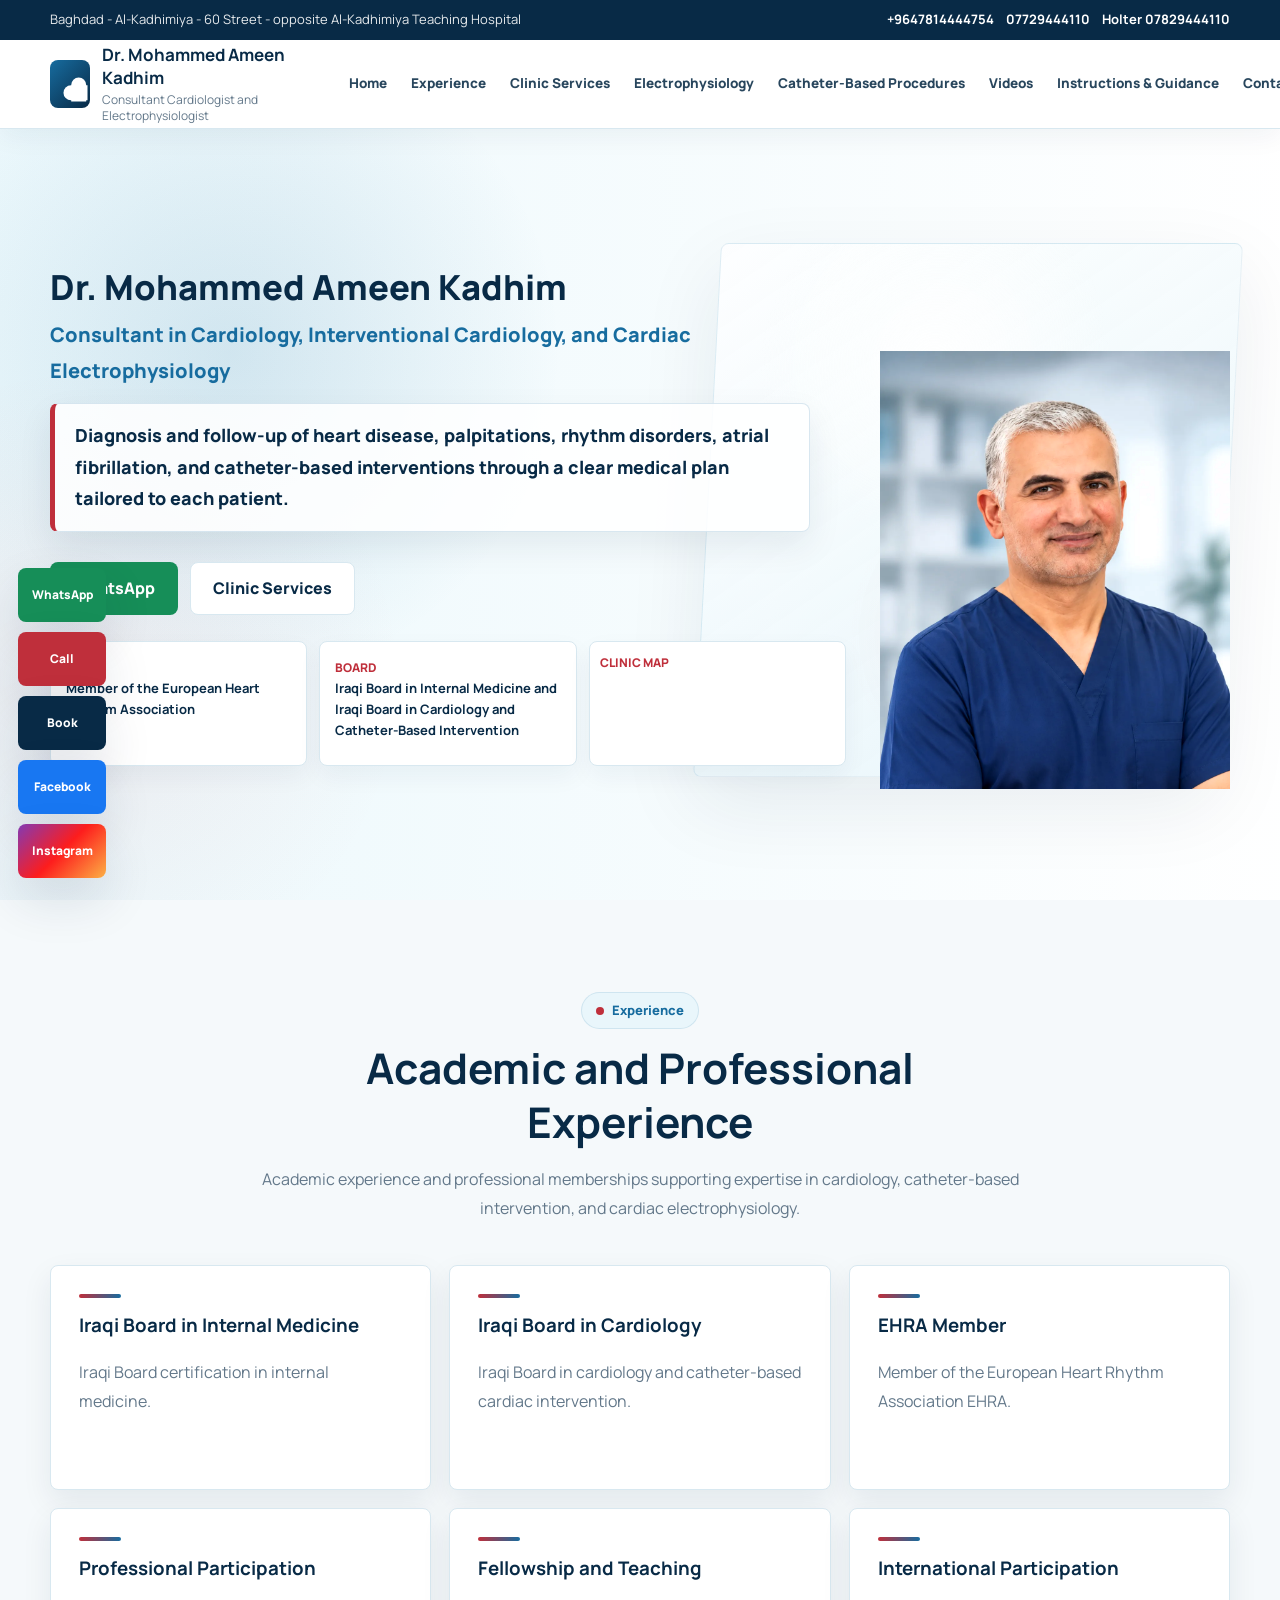
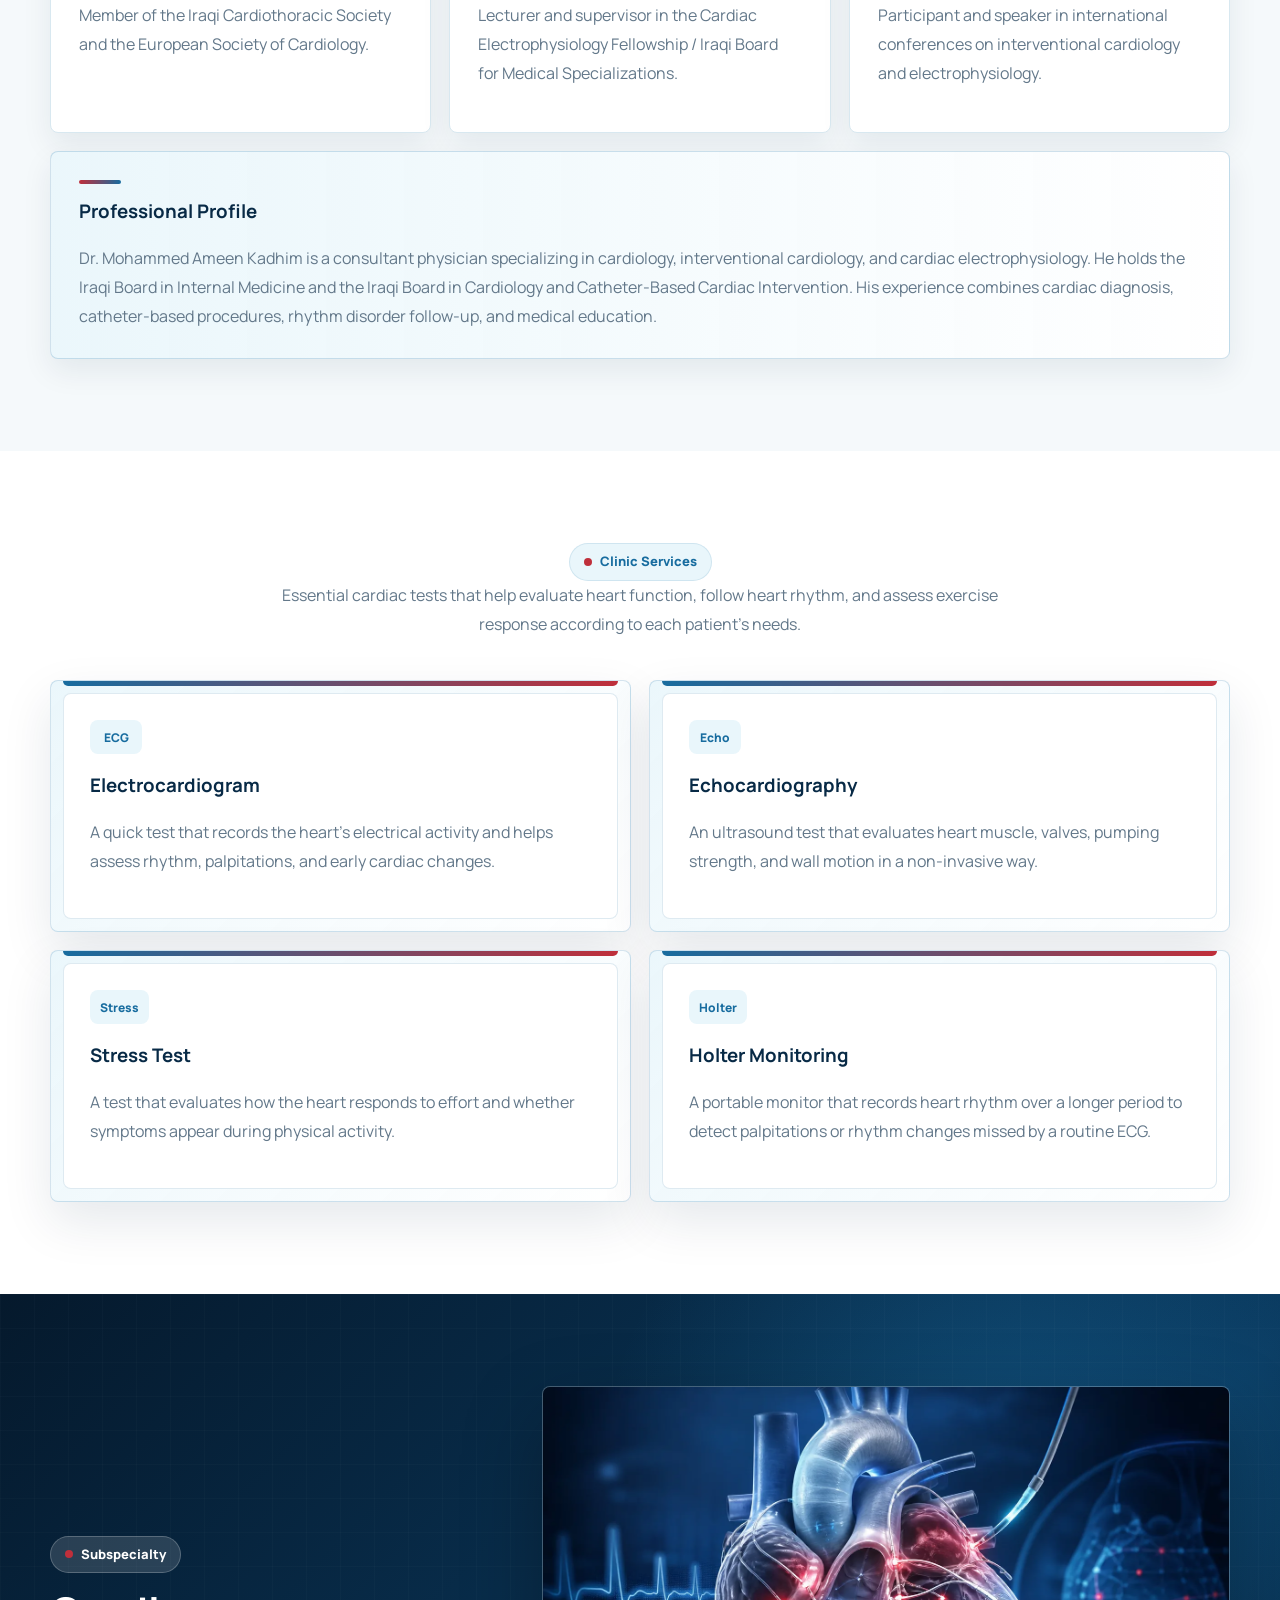
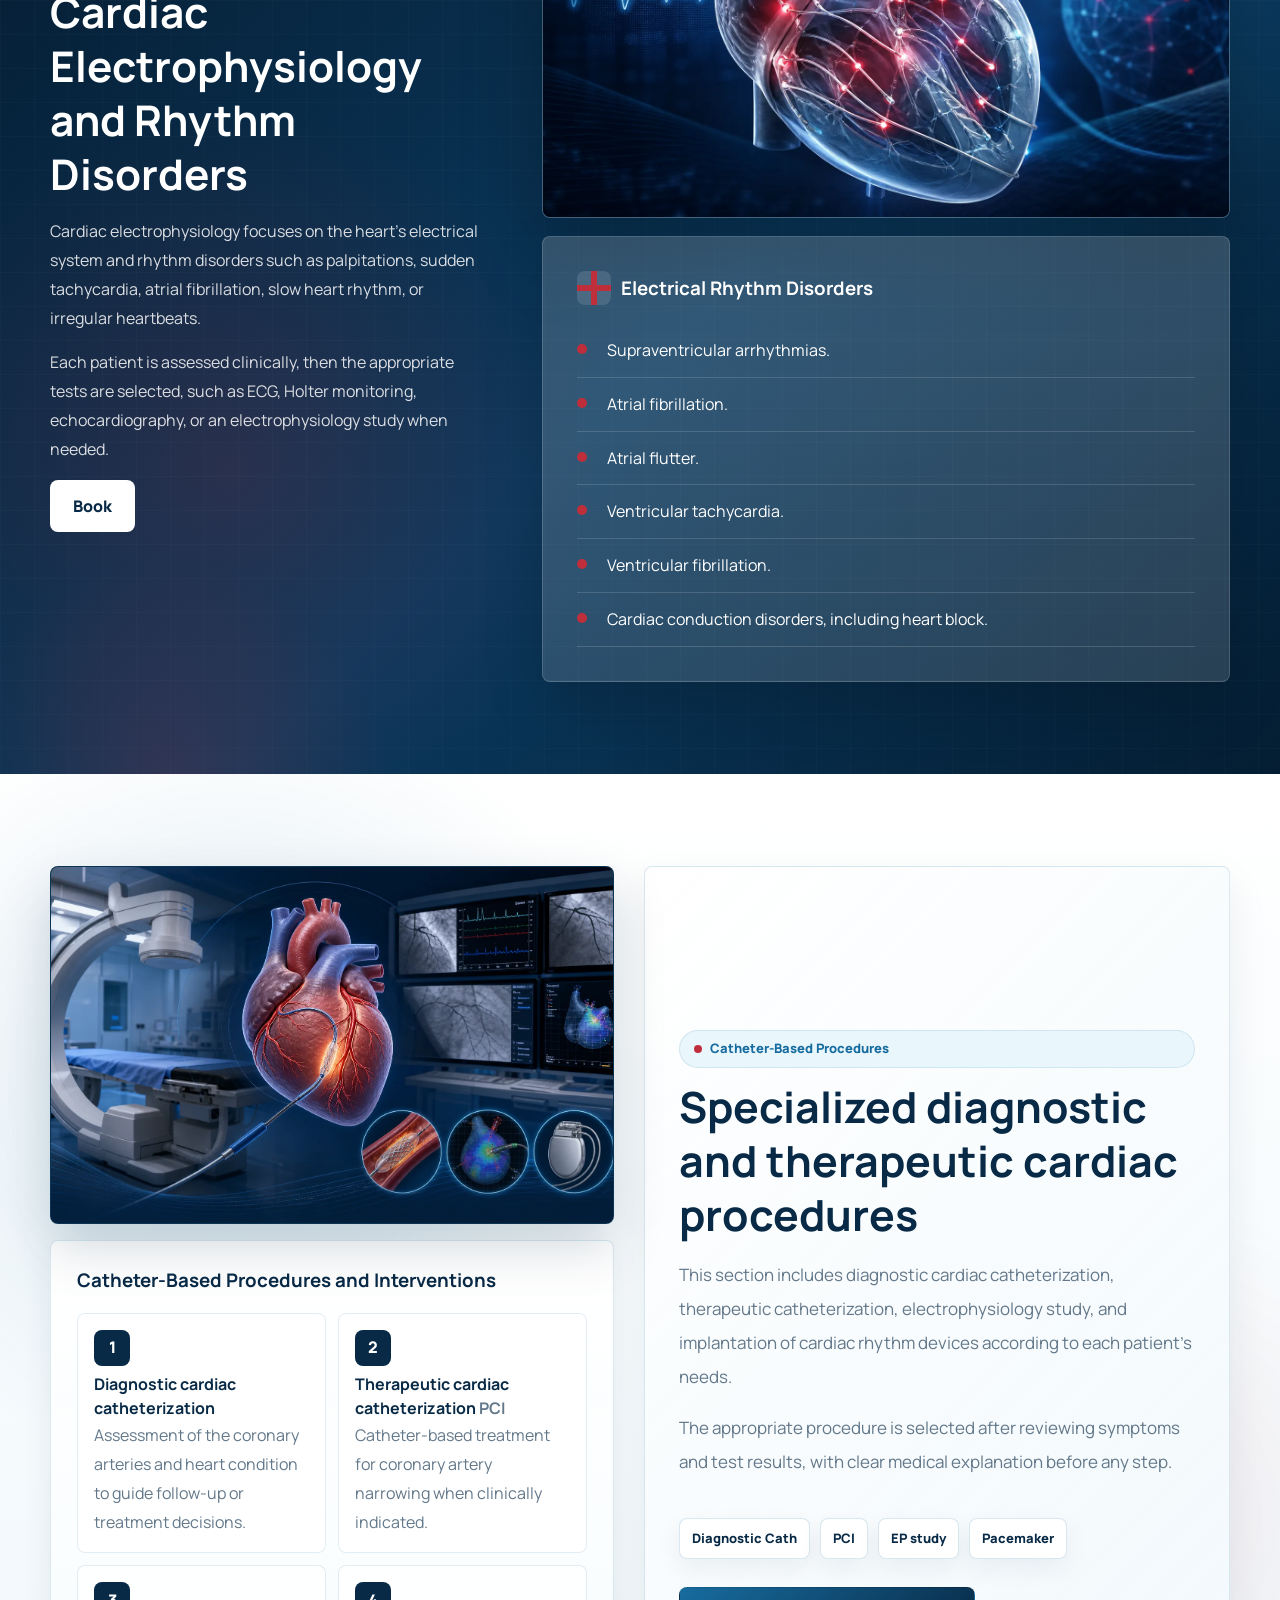
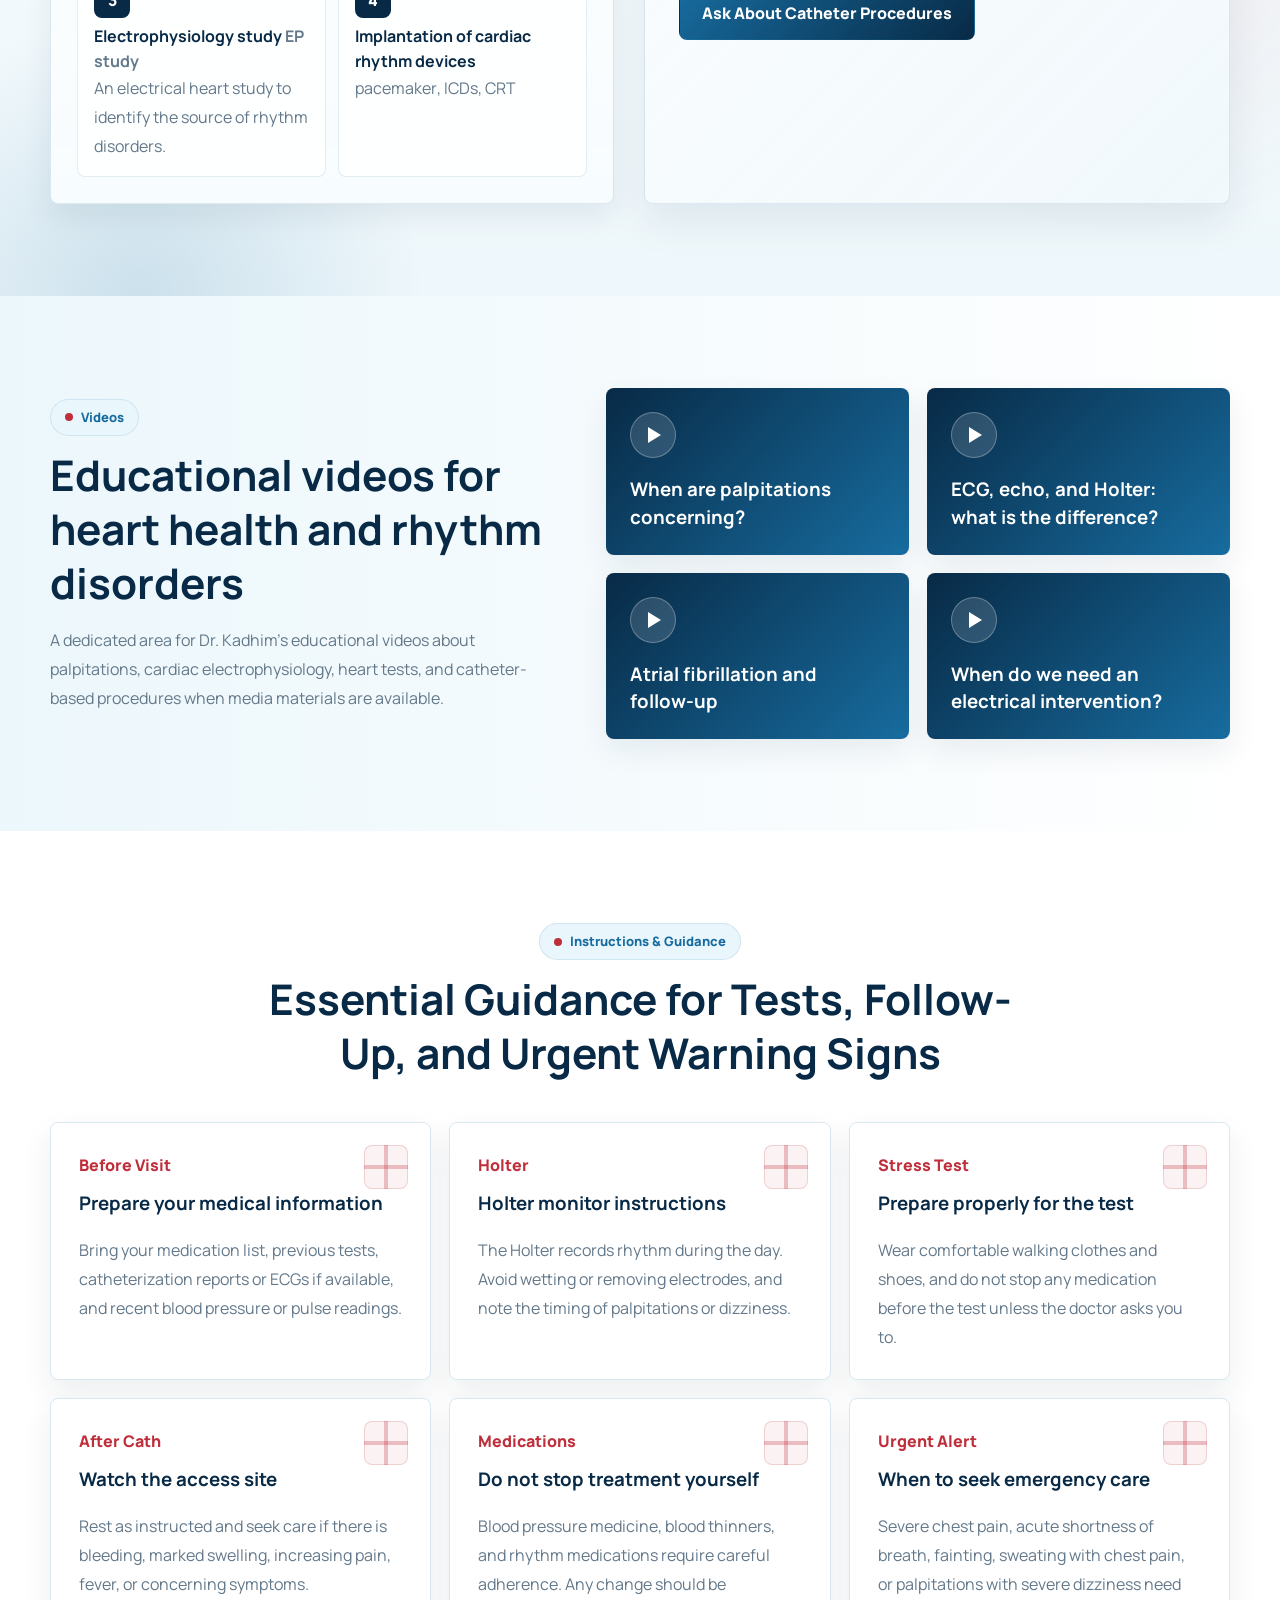
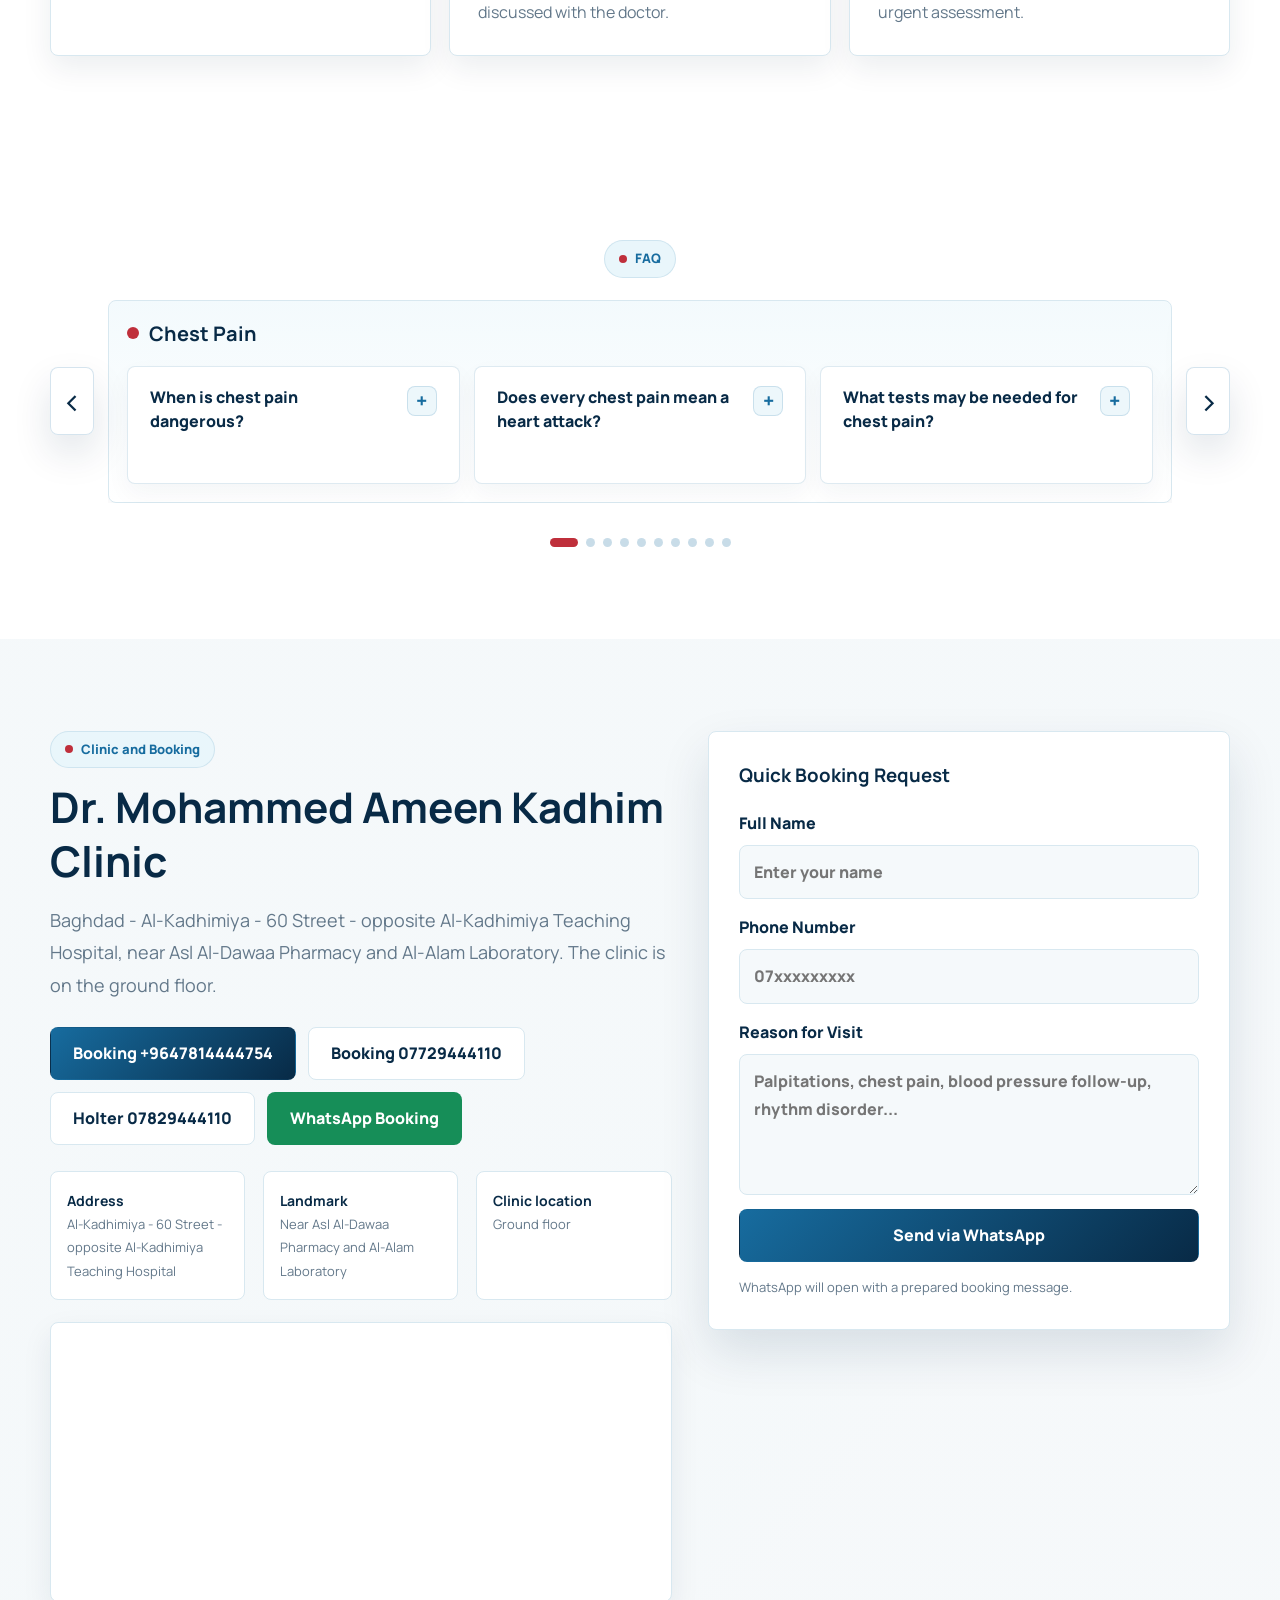
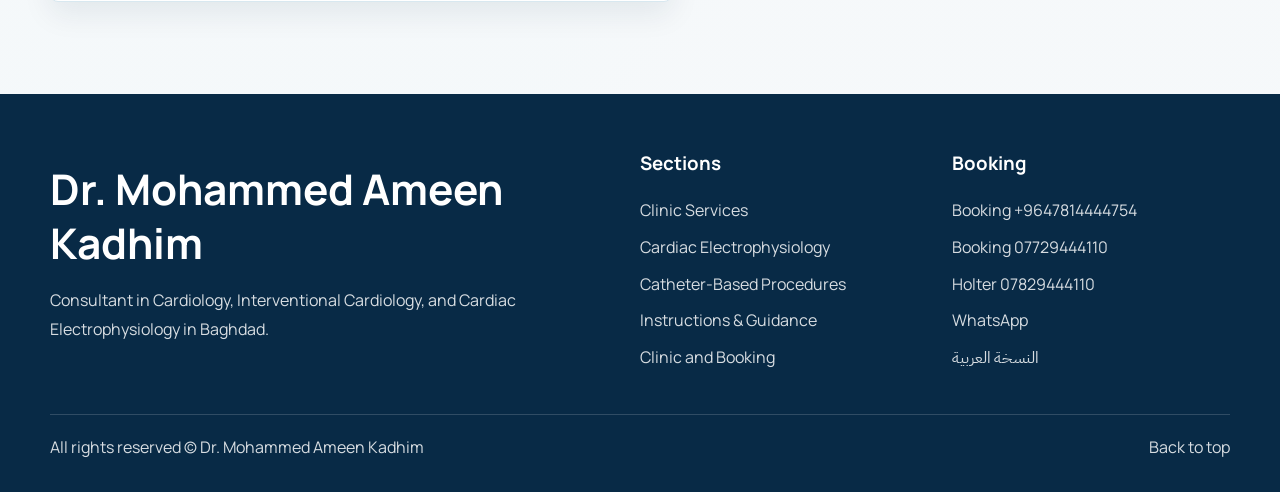
==== index-en.html @ b87ef4cc "Add files via upload" ====
<!DOCTYPE html>
<html lang="en" dir="ltr">
<head>
  <meta charset="UTF-8" />
  <meta name="viewport" content="width=device-width, initial-scale=1.0" />
  <title>Dr. Mohammed Ameen Kadhim | Consultant Cardiologist in Baghdad</title>
  <meta name="description" content="Dr. Mohammed Ameen Kadhim, consultant cardiologist specializing in interventional cardiology and cardiac electrophysiology in Baghdad. Evaluation of palpitations, arrhythmias, chest pain, catheter-based interventions, and heart rhythm disorders." />
  <meta name="keywords" content="cardiologist Baghdad, cardiologist Al-Kadhimiya, Kadhimiya cardiologist, electrophysiology Baghdad, heart rhythm specialist, palpitations, arrhythmia, cardiac catheterization Baghdad, Dr. Mohammed Ameen Kadhim" />
  <meta name="author" content="Dr. Mohammed Ameen Kadhim" />
  <meta name="theme-color" content="#082a46" />
  <link rel="canonical" href="index-en.html" />
  <meta property="og:title" content="Dr. Mohammed Ameen Kadhim | Consultant Cardiologist and Electrophysiologist in Baghdad" />
  <meta property="og:description" content="Specialized cardiac care in Baghdad for palpitations, rhythm disorders, atrial fibrillation, cardiac catheterization, and electrophysiology." />
  <meta property="og:type" content="website" />
  <meta property="og:url" content="index-en.html" />
  <meta property="og:site_name" content="Dr. Mohammed Ameen Kadhim Clinic" />
  <meta property="og:locale" content="en_US" />
  <meta property="og:locale:alternate" content="ar_IQ" />
  <meta property="og:image" content="assets/images/doctor-main.png" />
  <meta property="og:image:type" content="image/png" />
  <meta property="og:image:alt" content="Dr. Mohammed Ameen Kadhim, consultant cardiologist and electrophysiologist in Baghdad" />
  <meta name="twitter:card" content="summary_large_image" />
  <meta name="twitter:title" content="Dr. Mohammed Ameen Kadhim | Consultant Cardiologist in Baghdad" />
  <meta name="twitter:description" content="Diagnosis and follow-up of heart disease, palpitations, rhythm disorders, atrial fibrillation, and catheter-based interventions in Baghdad." />
  <meta name="twitter:image" content="assets/images/doctor-main.png" />
  <meta name="twitter:image:alt" content="Dr. Mohammed Ameen Kadhim, consultant cardiologist" />
  <link rel="alternate" hreflang="ar" href="index.html" />
  <link rel="alternate" hreflang="en" href="index-en.html" />
  <link rel="alternate" hreflang="x-default" href="index.html" />
  <link rel="preconnect" href="https://fonts.googleapis.com" />
  <link rel="preconnect" href="https://fonts.gstatic.com" crossorigin />
  <link href="https://fonts.googleapis.com/css2?family=IBM+Plex+Sans+Arabic:wght@400;500;600;700;800&family=Manrope:wght@400;500;600;700;800&display=swap" rel="stylesheet" />
  <link rel="preload" href="assets/images/doctor-main.webp" as="image" type="image/webp" />
  <link rel="stylesheet" href="styles.css" />
  <script type="application/ld+json">
  {
    "@context": "https://schema.org",
    "@type": "Physician",
    "name": "Dr. Mohammed Ameen Kadhim",
    "url": "index-en.html",
    "image": "assets/images/doctor-main.png",
    "description": "Consultant cardiologist specializing in interventional cardiology and cardiac electrophysiology in Baghdad.",
    "medicalSpecialty": ["Cardiology", "Interventional Cardiology", "Cardiac Electrophysiology"],
    "telephone": ["+9647814444754", "+9647729444110", "+9647829444110"],
    "address": {
      "@type": "PostalAddress",
      "addressLocality": "Baghdad",
      "streetAddress": "Al-Kadhimiya - 60 Street - opposite Al-Kadhimiya Teaching Hospital - near Asl Al-Dawaa Pharmacy and Al-Alam Laboratory - ground floor",
      "addressCountry": "IQ"
    },
    "areaServed": "Baghdad",
    "knowsAbout": ["Cardiology", "Palpitations", "Arrhythmias", "Cardiac Electrophysiology", "Interventional Cardiology", "Atrial Fibrillation"]
  }
  </script>
</head>
<body>
  <header class="site-header" id="top">
    <div class="top-strip">
      <div class="container top-strip-inner">
        <span>Baghdad - Al-Kadhimiya - 60 Street - opposite Al-Kadhimiya Teaching Hospital</span>
        <div class="top-links">
          <a href="tel:+9647814444754">+9647814444754</a>
          <a href="tel:07729444110">07729444110</a>
          <a href="tel:07829444110">Holter 07829444110</a>
        </div>
      </div>
    </div>
    <div class="container nav-wrap">
      <a class="brand" href="#home" aria-label="Dr. Mohammed Ameen Kadhim">
        <span class="brand-mark" aria-hidden="true"><span></span></span>
        <span class="brand-text">
          <strong>Dr. Mohammed Ameen Kadhim</strong>
          <small>Consultant Cardiologist and Electrophysiologist</small>
        </span>
      </a>
      <button class="menu-toggle" type="button" aria-label="Open menu" aria-expanded="false">
        <span></span><span></span><span></span>
      </button>
      <nav class="main-nav" aria-label="Main navigation">
        <a href="#home">Home</a>
        <a href="#qualifications">Experience</a>
        <a href="#services">Clinic Services</a>
        <a href="#electrophysiology">Electrophysiology</a>
        <a href="#interventions">Catheter-Based Procedures</a>
        <a href="#videos">Videos</a>
        <a href="#guidance">Instructions & Guidance</a>
        <a href="#contact">Contact</a>
      </nav>
      <a class="language-switch" href="index.html" lang="ar" hreflang="ar">&#1575;&#1604;&#1593;&#1585;&#1576;&#1610;&#1577;</a>
    </div>
  </header>

  <main>
    <section class="hero section-pad" id="home">
      <div class="container hero-grid">
        <div class="hero-content">
          <h1>Dr. Mohammed Ameen Kadhim</h1>
          <p class="lead">Consultant in Cardiology, Interventional Cardiology, and Cardiac Electrophysiology</p>
          <p class="hero-copy">Diagnosis and follow-up of heart disease, palpitations, rhythm disorders, atrial fibrillation, and catheter-based interventions through a clear medical plan tailored to each patient.</p>
          <div class="hero-actions">
            <a class="btn btn-whatsapp" href="https://wa.me/9647814444754" target="_blank" rel="noopener">WhatsApp</a>
            <a class="btn btn-outline" href="#services">Clinic Services</a>
          </div>
          <div class="hero-badges" aria-label="Specialty highlights">
            <div>
              <span>EHRA</span>
              <strong>Member of the European Heart Rhythm Association</strong>
            </div>
            <div>
              <span>Board</span>
              <strong>Iraqi Board in Internal Medicine and Iraqi Board in Cardiology and Catheter-Based Intervention</strong>
            </div>
            <div class="map-badge">
              <span>Clinic Map</span>
              <iframe
                title="Dr. Mohammed Ameen Kadhim clinic map"
                src="https://www.google.com/maps?q=%D8%A8%D8%BA%D8%AF%D8%A7%D8%AF%20%D8%A7%D9%84%D9%83%D8%A7%D8%B8%D9%85%D9%8A%D8%A9%20%D8%B4%D8%A7%D8%B1%D8%B9%2060%20%D9%85%D9%82%D8%A7%D8%A8%D9%84%20%D9%85%D8%B3%D8%AA%D8%B4%D9%81%D9%89%20%D8%A7%D9%84%D9%83%D8%A7%D8%B8%D9%85%D9%8A%D8%A9%20%D8%A7%D9%84%D8%AA%D8%B9%D9%84%D9%8A%D9%85%D9%8A&output=embed"
                loading="lazy"
                referrerpolicy="no-referrer-when-downgrade"></iframe>
            </div>
          </div>
        </div>
        <div class="hero-visual">
          <div class="doctor-frame">
            <picture>
              <source srcset="assets/images/doctor-main.webp" type="image/webp" />
              <img src="assets/images/doctor-main.png" alt="Dr. Mohammed Ameen Kadhim, consultant cardiologist" />
            </picture>
          </div>
        </div>
      </div>
    </section>

    <section class="section-pad soft-bg" id="qualifications">
      <div class="container">
        <div class="section-head">
          <span class="eyebrow">Experience</span>
          <h2>Academic and Professional Experience</h2>
          <p>Academic experience and professional memberships supporting expertise in cardiology, catheter-based intervention, and cardiac electrophysiology.</p>
        </div>
        <div class="qualification-grid">
          <article class="info-card"><h3>Iraqi Board in Internal Medicine</h3><p>Iraqi Board certification in internal medicine.</p></article>
          <article class="info-card"><h3>Iraqi Board in Cardiology</h3><p>Iraqi Board in cardiology and catheter-based cardiac intervention.</p></article>
          <article class="info-card"><h3>EHRA Member</h3><p>Member of the European Heart Rhythm Association EHRA.</p></article>
          <article class="info-card"><h3>Professional Participation</h3><p>Member of the Iraqi Cardiothoracic Society and the European Society of Cardiology.</p></article>
          <article class="info-card"><h3>Fellowship and Teaching</h3><p>Lecturer and supervisor in the Cardiac Electrophysiology Fellowship / Iraqi Board for Medical Specializations.</p></article>
          <article class="info-card"><h3>International Participation</h3><p>Participant and speaker in international conferences on interventional cardiology and electrophysiology.</p></article>
          <article class="info-card wide-info"><h3>Professional Profile</h3><p>Dr. Mohammed Ameen Kadhim is a consultant physician specializing in cardiology, interventional cardiology, and cardiac electrophysiology. He holds the Iraqi Board in Internal Medicine and the Iraqi Board in Cardiology and Catheter-Based Cardiac Intervention. His experience combines cardiac diagnosis, catheter-based procedures, rhythm disorder follow-up, and medical education.</p></article>
        </div>
      </div>
    </section>

    <section class="section-pad" id="services">
      <div class="container">
        <div class="section-head">
          <span class="eyebrow">Clinic Services</span>
          <p>Essential cardiac tests that help evaluate heart function, follow heart rhythm, and assess exercise response according to each patient's needs.</p>
        </div>
        <div class="service-grid">
          <article class="service-card">
            <div class="service-inner"><span>ECG</span><h3>Electrocardiogram</h3><p>A quick test that records the heart's electrical activity and helps assess rhythm, palpitations, and early cardiac changes.</p></div>
          </article>
          <article class="service-card">
            <div class="service-inner"><span>Echo</span><h3>Echocardiography</h3><p>An ultrasound test that evaluates heart muscle, valves, pumping strength, and wall motion in a non-invasive way.</p></div>
          </article>
          <article class="service-card">
            <div class="service-inner"><span>Stress</span><h3>Stress Test</h3><p>A test that evaluates how the heart responds to effort and whether symptoms appear during physical activity.</p></div>
          </article>
          <article class="service-card">
            <div class="service-inner"><span>Holter</span><h3>Holter Monitoring</h3><p>A portable monitor that records heart rhythm over a longer period to detect palpitations or rhythm changes missed by a routine ECG.</p></div>
          </article>
        </div>
      </div>
    </section>

    <section class="section-pad deep-feature" id="electrophysiology">
      <div class="container split-grid">
        <div class="feature-copy">
          <span class="eyebrow light-eyebrow">Subspecialty</span>
          <h2>Cardiac Electrophysiology and Rhythm Disorders</h2>
          <p>Cardiac electrophysiology focuses on the heart's electrical system and rhythm disorders such as palpitations, sudden tachycardia, atrial fibrillation, slow heart rhythm, or irregular heartbeats.</p>
          <p>Each patient is assessed clinically, then the appropriate tests are selected, such as ECG, Holter monitoring, echocardiography, or an electrophysiology study when needed.</p>
          <a class="btn btn-light" href="#contact">Book</a>
        </div>
        <div class="ep-stack">
          <figure class="ep-visual">
            <picture>
              <source srcset="assets/images/electrophysiology-visual.webp" type="image/webp" />
              <img src="assets/images/electrophysiology-visual.png" alt="Professional cardiac electrophysiology and rhythm mapping medical visual" loading="lazy" />
            </picture>
          </figure>
          <div class="dark-panel">
            <h3>Electrical Rhythm Disorders</h3>
            <ul>
              <li>Supraventricular arrhythmias.</li>
              <li>Atrial fibrillation.</li>
              <li>Atrial flutter.</li>
              <li>Ventricular tachycardia.</li>
              <li>Ventricular fibrillation.</li>
              <li>Cardiac conduction disorders, including heart block.</li>
            </ul>
          </div>
        </div>
      </div>
    </section>

    <section class="section-pad interventions-section" id="interventions">
      <div class="container split-grid reverse-on-mobile">
        <div class="intervention-showcase">
          <figure class="intervention-visual">
            <picture>
              <source srcset="assets/images/interventions-visual.webp" type="image/webp" />
              <img src="assets/images/interventions-visual.png" alt="Cardiac catheterization and electrophysiology procedures visual" loading="lazy" />
            </picture>
          </figure>
          <div class="timeline-card">
            <h3>Catheter-Based Procedures and Interventions</h3>
            <ol>
              <li><strong>Diagnostic cardiac catheterization</strong><span>Assessment of the coronary arteries and heart condition to guide follow-up or treatment decisions.</span></li>
              <li><strong>Therapeutic cardiac catheterization <span class="inline-ltr">PCI</span></strong><span>Catheter-based treatment for coronary artery narrowing when clinically indicated.</span></li>
              <li><strong>Electrophysiology study <span class="inline-ltr">EP study</span></strong><span>An electrical heart study to identify the source of rhythm disorders.</span></li>
              <li><strong>Implantation of cardiac rhythm devices</strong><span><span class="inline-ltr">pacemaker</span>, <span class="inline-ltr">ICDs</span>, <span class="inline-ltr">CRT</span></span></li>
            </ol>
          </div>
        </div>
        <div class="intervention-copy">
          <span class="eyebrow">Catheter-Based Procedures</span>
          <h2>Specialized diagnostic and therapeutic cardiac procedures</h2>
          <p>This section includes diagnostic cardiac catheterization, therapeutic catheterization, electrophysiology study, and implantation of cardiac rhythm devices according to each patient's needs.</p>
          <p>The appropriate procedure is selected after reviewing symptoms and test results, with clear medical explanation before any step.</p>
          <div class="cath-tags" aria-label="Procedure types">
            <span>Diagnostic Cath</span>
            <span>PCI</span>
            <span>EP study</span>
            <span>Pacemaker</span>
          </div>
          <a class="btn btn-primary" href="tel:07729444110">Ask About Catheter Procedures</a>
        </div>
      </div>
    </section>

    <section class="section-pad video-section" id="videos">
      <div class="container split-grid">
        <div>
          <span class="eyebrow">Videos</span>
          <h2>Educational videos for heart health and rhythm disorders</h2>
          <p>A dedicated area for Dr. Kadhim's educational videos about palpitations, cardiac electrophysiology, heart tests, and catheter-based procedures when media materials are available.</p>
        </div>
        <div class="video-grid">
          <article class="video-card"><span></span><h3>When are palpitations concerning?</h3></article>
          <article class="video-card"><span></span><h3>ECG, echo, and Holter: what is the difference?</h3></article>
          <article class="video-card"><span></span><h3>Atrial fibrillation and follow-up</h3></article>
          <article class="video-card"><span></span><h3>When do we need an electrical intervention?</h3></article>
        </div>
      </div>
    </section>

    <section class="section-pad guidance-section" id="guidance">
      <div class="container">
        <div class="section-head">
          <span class="eyebrow">Instructions & Guidance</span>
          <h2>Essential Guidance for Tests, Follow-Up, and Urgent Warning Signs</h2>
        </div>
        <div class="article-grid guidance-grid">
          <article class="article-card"><span>Before Visit</span><h3>Prepare your medical information</h3><p>Bring your medication list, previous tests, catheterization reports or ECGs if available, and recent blood pressure or pulse readings.</p></article>
          <article class="article-card"><span>Holter</span><h3>Holter monitor instructions</h3><p>The Holter records rhythm during the day. Avoid wetting or removing electrodes, and note the timing of palpitations or dizziness.</p></article>
          <article class="article-card"><span>Stress Test</span><h3>Prepare properly for the test</h3><p>Wear comfortable walking clothes and shoes, and do not stop any medication before the test unless the doctor asks you to.</p></article>
          <article class="article-card"><span>After Cath</span><h3>Watch the access site</h3><p>Rest as instructed and seek care if there is bleeding, marked swelling, increasing pain, fever, or concerning symptoms.</p></article>
          <article class="article-card"><span>Medications</span><h3>Do not stop treatment yourself</h3><p>Blood pressure medicine, blood thinners, and rhythm medications require careful adherence. Any change should be discussed with the doctor.</p></article>
          <article class="article-card"><span>Urgent Alert</span><h3>When to seek emergency care</h3><p>Severe chest pain, acute shortness of breath, fainting, sweating with chest pain, or palpitations with severe dizziness need urgent assessment.</p></article>
        </div>
      </div>
    </section>

    <section class="section-pad" id="faq">
      <div class="container faq-grid">
        <div>
          <span class="eyebrow">FAQ</span>
        </div>
        <div class="faq-carousel" data-faq-carousel>
          <button class="faq-arrow faq-arrow-prev" type="button" aria-label="Previous FAQ topic" data-faq-prev>‹</button>
          <div class="faq-list" tabindex="0">
          <section class="faq-category" id="faq-chest-en">
            <h3>Chest Pain</h3>
            <article class="faq-item"><button type="button">When is chest pain dangerous?</button><p>If the pain is severe, new, or comes with shortness of breath, sweating, nausea, dizziness, or spreads to the shoulder, arm, or jaw, it should be treated as an emergency.</p></article>
            <article class="faq-item"><button type="button">Does every chest pain mean a heart attack?</button><p>Not always. Chest pain may come from the heart, stomach, muscles, or lungs, but important cardiac causes are usually ruled out first because they can be serious.</p></article>
            <article class="faq-item"><button type="button">What tests may be needed for chest pain?</button><p>Depending on the case, the patient may need ECG, cardiac enzyme blood tests, echocardiography, stress testing, or catheterization if results indicate it.</p></article>
          </section>

          <section class="faq-category" id="faq-palpitations-en">
            <h3>Palpitations</h3>
            <article class="faq-item"><button type="button">When should I see a doctor for palpitations?</button><p>Medical assessment is needed if palpitations are recurrent, prolonged, worsening, or associated with chest pain, fainting, severe dizziness, or shortness of breath.</p></article>
            <article class="faq-item"><button type="button">Are palpitations always dangerous?</button><p>No. Some cases are related to anxiety, stimulants, poor sleep, or stress, but recurrent palpitations may indicate a heart rhythm disorder.</p></article>
            <article class="faq-item"><button type="button">Which tests can identify the cause of palpitations?</button><p>Common tests include ECG, Holter monitoring, echocardiography, blood tests, and sometimes an electrophysiology study depending on the doctor's assessment.</p></article>
          </section>

          <section class="faq-category" id="faq-rhythm-en">
            <h3>Heart Rhythm Disorders</h3>
            <article class="faq-item"><button type="button">What does a rhythm disorder mean?</button><p>It means the heartbeat may be too fast, too slow, or irregular, and it may appear as palpitations, dizziness, fatigue, or shortness of breath.</p></article>
            <article class="faq-item"><button type="button">When is a rhythm disorder an emergency?</button><p>If it is associated with chest pain, severe shortness of breath, or fainting, emergency care is needed because some rhythm disorders require urgent treatment.</p></article>
            <article class="faq-item"><button type="button">Can rhythm disorders be treated?</button><p>Yes. Treatment may include medication, lifestyle changes, cardioversion, catheter ablation, or implanted devices depending on the type and severity.</p></article>
          </section>

          <section class="faq-category" id="faq-af-en">
            <h3>Atrial Fibrillation</h3>
            <article class="faq-item"><button type="button">What is atrial fibrillation?</button><p>Atrial fibrillation is a rhythm disorder where the pulse becomes irregular. Patients may feel palpitations, fatigue, shortness of breath, or dizziness.</p></article>
            <article class="faq-item"><button type="button">Is atrial fibrillation dangerous?</button><p>It may increase stroke risk if not followed properly. The doctor decides whether blood thinners or rhythm/rate control medications are needed.</p></article>
            <article class="faq-item"><button type="button">How is atrial fibrillation treated?</button><p>Treatment may include rate-control medication, blood thinners, rhythm-control medication, cardioversion, or catheter ablation in selected cases.</p></article>
          </section>

          <section class="faq-category" id="faq-bp-en">
            <h3>High Blood Pressure</h3>
            <article class="faq-item"><button type="button">Does high blood pressure cause symptoms?</button><p>Often it causes no clear symptoms, which is why regular measurement is important instead of relying only on how a person feels.</p></article>
            <article class="faq-item"><button type="button">When should blood pressure treatment start?</button><p>The decision depends on repeated readings, age, diabetes, kidney or heart disease, and overall cardiovascular risk. Treatment may include lifestyle changes and medications.</p></article>
            <article class="faq-item"><button type="button">Can I stop blood pressure medicine if readings improve?</button><p>No. Do not stop medication on your own. If readings improve, the doctor decides whether to reduce or adjust treatment.</p></article>
          </section>

          <section class="faq-category" id="faq-cath-en">
            <h3>Diagnostic Cardiac Catheterization</h3>
            <article class="faq-item"><button type="button">When does a patient need cardiac catheterization?</button><p>It may be requested for chest pain, abnormal stress test or ECG findings, suspected coronary narrowing, or the need for accurate assessment of coronary arteries.</p></article>
            <article class="faq-item"><button type="button">What should I do before catheterization?</button><p>The medical team may ask for fasting, a full medication list, especially blood thinners and diabetes medications, and information about allergies, kidney disease, or pregnancy.</p></article>
            <article class="faq-item"><button type="button">Is catheterization painful?</button><p>It is usually done with local anesthesia and mild sedation. The patient may feel pressure or mild discomfort at the access site, but severe pain is not typical.</p></article>
          </section>

          <section class="faq-category" id="faq-after-cath-en">
            <h3>After Catheterization or Stent</h3>
            <article class="faq-item"><button type="button">What should I do after catheterization?</button><p>Rest, drink fluids if allowed, monitor the access site, keep the area clean and dry, and avoid exertion according to the doctor's instructions.</p></article>
            <article class="faq-item"><button type="button">When can I return to movement and work?</button><p>This depends on the procedure type and access site. Heavy lifting and strenuous activity are usually avoided for a short period, and return to work depends on the case and job type.</p></article>
            <article class="faq-item"><button type="button">Can I stop blood thinners after a stent?</button><p>No. Stopping blood thinners or antiplatelet medication without medical advice may cause stent blockage or a clot. Take medication exactly as prescribed.</p></article>
          </section>

          <section class="faq-category" id="faq-ep-en">
            <h3>Cardiac Electrophysiology</h3>
            <article class="faq-item"><button type="button">What is cardiac electrophysiology?</button><p>It is specialized testing and assessment of the heart's electrical system to identify the source of rhythm disorders, especially with recurrent palpitations or sudden tachycardia.</p></article>
            <article class="faq-item"><button type="button">When is an electrophysiology study needed?</button><p>It may be needed for recurrent palpitations, sudden tachycardia, unexplained fainting, or rhythm disorders not clearly captured by routine tests.</p></article>
            <article class="faq-item"><button type="button">Can palpitations be treated with electrical catheter ablation?</button><p>Some rhythm disorders can be treated with catheter ablation, a procedure used to stop abnormal electrical signals in the heart.</p></article>
          </section>

          <section class="faq-category" id="faq-echo-en">
            <h3>Echocardiography</h3>
            <article class="faq-item"><button type="button">What is an echo?</button><p>An echo is an ultrasound of the heart that shows heart movement, pumping strength, valves, and blood flow inside the heart.</p></article>
            <article class="faq-item"><button type="button">When does a patient need an echo?</button><p>It may be requested for shortness of breath, chest pain, heart murmur, weak heart muscle, valve disease, or follow-up of a known cardiac condition.</p></article>
            <article class="faq-item"><button type="button">Is an echo painful?</button><p>No. It is usually painless and uses sound waves to create images of the heart.</p></article>
          </section>

          <section class="faq-category" id="faq-stress-en">
            <h3>Stress Test</h3>
            <article class="faq-item"><button type="button">Why does the doctor request a stress test?</button><p>It is used to evaluate the heart during exercise and may help diagnose coronary artery problems or some rhythm disorders.</p></article>
            <article class="faq-item"><button type="button">Is a stress test suitable for every patient?</button><p>No. The doctor decides based on age, symptoms, ECG, blood pressure, and walking ability. Some patients need alternative tests.</p></article>
            <article class="faq-item"><button type="button">Should I stop my medicines before a stress test?</button><p>Do not stop any medication unless the doctor asks you to, because some medications may affect the test result or patient safety.</p></article>
          </section>
          </div>
          <button class="faq-arrow faq-arrow-next" type="button" aria-label="Next FAQ topic" data-faq-next>›</button>
          <div class="faq-dots" aria-label="FAQ topic indicator" data-faq-dots></div>
        </div>
      </div>
    </section>

    <section class="section-pad contact-section" id="contact">
      <div class="container contact-grid">
        <div>
          <span class="eyebrow">Clinic and Booking</span>
          <h2>Dr. Mohammed Ameen Kadhim Clinic</h2>
          <p class="address">Baghdad - Al-Kadhimiya - 60 Street - opposite Al-Kadhimiya Teaching Hospital, near Asl Al-Dawaa Pharmacy and Al-Alam Laboratory. The clinic is on the ground floor.</p>
          <div class="contact-actions">
            <a class="btn btn-primary" href="tel:+9647814444754">Booking +9647814444754</a>
            <a class="btn btn-outline" href="tel:07729444110">Booking 07729444110</a>
            <a class="btn btn-outline" href="tel:07829444110">Holter 07829444110</a>
            <a class="btn btn-whatsapp" href="https://wa.me/9647814444754" target="_blank" rel="noopener">WhatsApp Booking</a>
          </div>
          <div class="clinic-details">
            <div><strong>Address</strong><span>Al-Kadhimiya - 60 Street - opposite Al-Kadhimiya Teaching Hospital</span></div>
            <div><strong>Landmark</strong><span>Near Asl Al-Dawaa Pharmacy and Al-Alam Laboratory</span></div>
            <div><strong>Clinic location</strong><span>Ground floor</span></div>
          </div>
          <div class="map-panel" aria-label="Clinic location on map">
            <iframe
              title="Dr. Mohammed Ameen Kadhim clinic location"
              src="https://www.google.com/maps?q=%D8%A8%D8%BA%D8%AF%D8%A7%D8%AF%20%D8%A7%D9%84%D9%83%D8%A7%D8%B8%D9%85%D9%8A%D8%A9%20%D8%B4%D8%A7%D8%B1%D8%B9%2060%20%D9%85%D9%82%D8%A7%D8%A8%D9%84%20%D9%85%D8%B3%D8%AA%D8%B4%D9%81%D9%89%20%D8%A7%D9%84%D9%83%D8%A7%D8%B8%D9%85%D9%8A%D8%A9%20%D8%A7%D9%84%D8%AA%D8%B9%D9%84%D9%8A%D9%85%D9%8A&output=embed"
              loading="lazy"
              referrerpolicy="no-referrer-when-downgrade"></iframe>
          </div>
        </div>
        <form class="booking-form" action="https://wa.me/9647814444754" target="_blank">
          <h3>Quick Booking Request</h3>
          <label>Full Name<input type="text" name="name" placeholder="Enter your name" autocomplete="name" /></label>
          <label>Phone Number<input type="tel" name="phone" placeholder="07xxxxxxxxx" autocomplete="tel" /></label>
          <label>Reason for Visit<textarea name="message" rows="4" placeholder="Palpitations, chest pain, blood pressure follow-up, rhythm disorder..."></textarea></label>
          <button class="btn btn-primary" type="submit">Send via WhatsApp</button>
          <p>WhatsApp will open with a prepared booking message.</p>
        </form>
      </div>
    </section>
  </main>

  <footer class="site-footer">
    <div class="container footer-grid">
      <div>
        <h2>Dr. Mohammed Ameen Kadhim</h2>
        <p>Consultant in Cardiology, Interventional Cardiology, and Cardiac Electrophysiology in Baghdad.</p>
      </div>
      <div>
        <h3>Sections</h3>
        <a href="#services">Clinic Services</a>
        <a href="#electrophysiology">Cardiac Electrophysiology</a>
        <a href="#interventions">Catheter-Based Procedures</a>
        <a href="#guidance">Instructions & Guidance</a>
        <a href="#contact">Clinic and Booking</a>
      </div>
      <div>
        <h3>Booking</h3>
        <a href="tel:+9647814444754">Booking +9647814444754</a>
        <a href="tel:07729444110">Booking 07729444110</a>
        <a href="tel:07829444110">Holter 07829444110</a>
        <a href="https://wa.me/9647814444754" target="_blank" rel="noopener">WhatsApp</a>
        <a href="index.html" lang="ar" hreflang="ar">&#1575;&#1604;&#1606;&#1587;&#1582;&#1577; &#1575;&#1604;&#1593;&#1585;&#1576;&#1610;&#1577;</a>
      </div>
    </div>
    <div class="container footer-bottom">
      <span>All rights reserved &copy; Dr. Mohammed Ameen Kadhim</span>
      <a href="#top">Back to top</a>
    </div>
  </footer>

  <div class="floating-actions" aria-label="Quick contact buttons">
    <a class="floating-whatsapp" href="https://wa.me/9647814444754" target="_blank" rel="noopener" aria-label="WhatsApp contact">WhatsApp</a>
    <a class="floating-call" href="tel:07729444110" aria-label="Booking call">Call</a>
    <a class="floating-booking" href="#contact" aria-label="Book an appointment">Book</a>
    <a class="floating-facebook" href="https://www.facebook.com/profile.php?id=61590721949825" target="_blank" rel="noopener" aria-label="Facebook page">Facebook</a>
    <a class="floating-instagram" href="https://www.instagram.com/dr.mohammed.amin.kazim/" target="_blank" rel="noopener" aria-label="Instagram page">Instagram</a>
  </div>

  <nav class="mobile-quickbar" aria-label="Quick contact">
    <a href="tel:07729444110">Call</a>
    <a href="https://wa.me/9647814444754" target="_blank" rel="noopener">WhatsApp</a>
    <a href="#contact">Book</a>
    <a href="https://www.facebook.com/profile.php?id=61590721949825" target="_blank" rel="noopener">Facebook</a>
    <a href="https://www.instagram.com/dr.mohammed.amin.kazim/" target="_blank" rel="noopener">Instagram</a>
  </nav>

  <script src="script.js"></script>
</body>
</html>
---- styles.css ----
:root {
  --navy: #082a46;
  --navy-2: #0e3b61;
  --blue: #176c9f;
  --cyan: #e9f6fb;
  --red: #bf2f3b;
  --red-soft: #fff0f1;
  --green: #168e58;
  --ink: #172f45;
  --muted: #63788a;
  --line: #d8e8f0;
  --soft: #f5f9fb;
  --white: #ffffff;
  --shadow: 0 22px 50px rgba(8, 42, 70, 0.12);
  --shadow-soft: 0 12px 30px rgba(8, 42, 70, 0.08);
}

* {
  box-sizing: border-box;
}

html {
  max-width: 100%;
  overflow-x: hidden;
  scroll-behavior: smooth;
}

body {
  max-width: 100%;
  overflow-x: hidden;
  margin: 0;
  padding-top: 118px;
  font-family: "IBM Plex Sans Arabic", Tahoma, Arial, sans-serif;
  color: var(--ink);
  background: var(--white);
  line-height: 1.8;
}

body.nav-open {
  overflow: hidden;
}

a {
  color: inherit;
  text-decoration: none;
}

img {
  display: block;
  max-width: 100%;
}

button,
input,
textarea {
  font: inherit;
}

section {
  scroll-margin-top: 132px;
}

.container {
  width: min(1180px, calc(100% - 32px));
  margin-inline: auto;
}

.section-pad {
  padding: 92px 0;
}

.soft-bg {
  background: var(--soft);
}

.site-header {
  position: fixed;
  inset: 0 0 auto 0;
  z-index: 80;
  background: rgba(255, 255, 255, 0.98);
  border-bottom: 1px solid var(--line);
  box-shadow: 0 8px 24px rgba(8, 42, 70, 0.05);
  backdrop-filter: blur(14px);
}

.top-strip {
  color: rgba(255, 255, 255, 0.9);
  background: var(--navy);
  font-size: 13px;
}

.top-strip-inner {
  min-height: 40px;
  display: flex;
  align-items: center;
  justify-content: space-between;
  gap: 18px;
}

.top-links {
  display: flex;
  gap: 12px;
  align-items: center;
  direction: ltr;
}

.top-links a {
  color: var(--white);
  font-weight: 700;
}

.nav-wrap {
  min-height: 88px;
  display: flex;
  align-items: center;
  gap: 18px;
}

.brand {
  display: flex;
  align-items: center;
  gap: 12px;
  min-width: 270px;
}

.brand-mark {
  width: 48px;
  height: 48px;
  display: grid;
  place-items: center;
  background: linear-gradient(135deg, var(--blue), var(--navy));
  border-radius: 8px;
}

.brand-mark span {
  width: 23px;
  height: 23px;
  position: relative;
  transform: rotate(-45deg);
}

.brand-mark span::before,
.brand-mark span::after {
  content: "";
  position: absolute;
  width: 15px;
  height: 24px;
  background: var(--white);
  border-radius: 15px 15px 0 0;
  transform: rotate(45deg);
  transform-origin: 0 100%;
}

.brand-mark span::after {
  right: 0;
  transform: rotate(-45deg);
  transform-origin: 100% 100%;
}

.brand-text strong,
.brand-text small {
  display: block;
  line-height: 1.35;
}

.brand-text strong {
  color: var(--navy);
  font-size: 17px;
}

.brand-text small {
  color: var(--muted);
  font-size: 12px;
  margin-top: 2px;
}

.main-nav {
  display: flex;
  align-items: center;
  gap: 14px;
  margin-inline-start: auto;
  font-size: 14px;
  font-weight: 800;
}

.main-nav a {
  position: relative;
  isolation: isolate;
  overflow: hidden;
  color: #28465d;
  padding: 10px 6px;
  border-bottom: 2px solid transparent;
  border-radius: 8px;
  white-space: nowrap;
  transition: color 0.2s ease, background 0.2s ease, box-shadow 0.2s ease, border-color 0.2s ease;
}

.main-nav a:hover,
.main-nav a.active {
  color: var(--blue);
  border-color: var(--red);
}

.main-nav a.active {
  background: linear-gradient(135deg, rgba(233, 246, 251, 0.96), rgba(255, 255, 255, 0.74));
  box-shadow: 0 10px 24px rgba(8, 42, 70, 0.08);
}

.main-nav a.active::before {
  content: "";
  position: absolute;
  inset: 0;
  z-index: -1;
  background: linear-gradient(115deg, transparent 0 32%, rgba(255, 255, 255, 0.95) 44%, transparent 56% 100%);
  transform: translateX(115%);
  animation: navShine 2.7s ease-in-out infinite;
}

.main-nav a.active::after {
  content: "";
  position: absolute;
  right: 50%;
  bottom: 2px;
  width: 34px;
  height: 3px;
  border-radius: 999px;
  background: var(--red);
  box-shadow: 0 0 14px rgba(191, 47, 59, 0.42);
  transform: translateX(50%);
}

@keyframes navShine {
  0%,
  42% {
    transform: translateX(115%);
  }

  72%,
  100% {
    transform: translateX(-115%);
  }
}

.menu-toggle {
  display: none;
  width: 44px;
  height: 44px;
  border: 1px solid var(--line);
  border-radius: 8px;
  background: var(--white);
  cursor: pointer;
}

.menu-toggle span {
  display: block;
  width: 20px;
  height: 2px;
  margin: 5px auto;
  background: var(--navy);
}

.btn {
  min-height: 46px;
  display: inline-flex;
  align-items: center;
  justify-content: center;
  gap: 8px;
  padding: 11px 22px;
  border: 1px solid transparent;
  border-radius: 8px;
  font-weight: 900;
  cursor: pointer;
  transition: transform 0.2s ease, box-shadow 0.2s ease, background 0.2s ease;
}

.btn:hover {
  transform: translateY(-2px);
  box-shadow: var(--shadow-soft);
}

.btn-primary {
  color: var(--white);
  background: linear-gradient(135deg, var(--blue), var(--navy));
}

.btn-outline {
  color: var(--navy);
  background: var(--white);
  border-color: var(--line);
}

.btn-whatsapp {
  color: var(--white);
  background: var(--green);
}

.btn-light {
  color: var(--navy);
  background: var(--white);
}

.language-switch {
  min-height: 46px;
  display: inline-flex;
  align-items: center;
  justify-content: center;
  padding: 10px 18px;
  color: var(--navy);
  background: var(--cyan);
  border: 1px solid rgba(23, 108, 159, 0.16);
  border-radius: 8px;
  font-size: 15px;
  font-weight: 900;
  white-space: nowrap;
}

.language-switch:hover {
  color: var(--white);
  background: var(--navy);
}

.hero {
  position: relative;
  overflow: hidden;
  min-height: calc(100vh - 118px);
  display: flex;
  align-items: center;
  background:
    radial-gradient(circle at 18% 30%, rgba(23, 108, 159, 0.14), transparent 28%),
    radial-gradient(circle at 7% 72%, rgba(191, 47, 59, 0.07), transparent 24%),
    linear-gradient(90deg, rgba(235, 248, 252, 0.94), rgba(255, 255, 255, 0.96)),
    linear-gradient(135deg, #ffffff, #eef7fb);
}

.hero::before {
  content: "";
  position: absolute;
  inset-inline-end: 4%;
  top: 16%;
  width: min(520px, 42vw);
  height: 68%;
  border: 1px solid rgba(23, 108, 159, 0.1);
  border-radius: 8px;
  background:
    radial-gradient(circle at 42% 22%, rgba(255, 255, 255, 0.84), transparent 34%),
    radial-gradient(circle at 58% 72%, rgba(191, 47, 59, 0.08), transparent 32%),
    linear-gradient(145deg, rgba(255, 255, 255, 0.72), rgba(220, 241, 248, 0.62));
  box-shadow: 0 28px 80px rgba(8, 42, 70, 0.08);
  transform: skewX(-3deg);
}

.hero-grid {
  position: relative;
  display: grid;
  grid-template-columns: 1.05fr 0.95fr;
  align-items: center;
  gap: 56px;
}

.hero-content,
.hero-visual {
  min-width: 0;
}

.eyebrow {
  display: inline-flex;
  align-items: center;
  gap: 8px;
  color: var(--blue);
  background: var(--cyan);
  border: 1px solid rgba(23, 108, 159, 0.12);
  border-radius: 999px;
  padding: 6px 14px;
  font-size: 13px;
  font-weight: 900;
}

.eyebrow::before {
  content: "";
  width: 8px;
  height: 8px;
  background: var(--red);
  border-radius: 50%;
}

.light-eyebrow {
  color: var(--white);
  background: rgba(255, 255, 255, 0.14);
  border-color: rgba(255, 255, 255, 0.22);
}

h1,
h2,
h3,
p {
  margin-top: 0;
}

h1 {
  margin: 16px 0 12px;
  color: var(--navy);
  font-size: clamp(44px, 4.6vw, 72px);
  font-weight: 800;
  line-height: 1.12;
  letter-spacing: 0;
  white-space: nowrap;
}

h2 {
  margin: 12px 0 16px;
  color: var(--navy);
  font-size: clamp(28px, 3.3vw, 44px);
  line-height: 1.28;
}

h3 {
  color: var(--navy);
  line-height: 1.45;
}

.lead {
  margin-bottom: 14px;
  color: var(--blue);
  font-size: 24px;
  font-weight: 900;
}

.hero-copy {
  max-width: 720px;
  color: var(--navy);
  background: rgba(255, 255, 255, 0.86);
  border: 1px solid rgba(23, 108, 159, 0.16);
  border-inline-start: 5px solid var(--red);
  border-radius: 8px;
  padding: 16px 20px;
  font-size: 20px;
  font-weight: 800;
  line-height: 2;
  box-shadow: 0 14px 34px rgba(8, 42, 70, 0.08);
}

.hero-actions {
  display: flex;
  flex-wrap: wrap;
  gap: 12px;
  margin: 30px 0 26px;
}

.hero-badges {
  display: grid;
  grid-template-columns: repeat(3, 1fr);
  gap: 12px;
}

.hero-badges div,
.trust-grid div,
.info-card,
.service-card,
.symptom-grid article,
.timeline-card,
.article-card,
.faq-item,
.booking-form,
.clinic-details div {
  border: 1px solid var(--line);
  border-radius: 8px;
  background: var(--white);
}

.hero-badges div {
  padding: 15px;
  box-shadow: 0 10px 25px rgba(8, 42, 70, 0.05);
}

.hero-badges .map-badge {
  padding: 10px;
  overflow: hidden;
}

.map-badge iframe {
  width: 100%;
  height: 74px;
  display: block;
  margin-top: 8px;
  border: 0;
  border-radius: 6px;
  filter: saturate(0.9) contrast(1.02);
}

.hero-badges span {
  display: block;
  color: var(--red);
  font-size: 12px;
  font-weight: 900;
  text-transform: uppercase;
}

.hero-badges strong {
  display: block;
  color: var(--navy);
  font-size: 13px;
  line-height: 1.6;
}

.hero-visual {
  position: relative;
  display: flex;
  justify-content: center;
  align-items: end;
  min-height: 560px;
}

.hero-visual::before {
  content: "";
  position: absolute;
  inset-inline-end: 8%;
  bottom: 8%;
  width: min(470px, 82%);
  aspect-ratio: 1;
  border-radius: 50%;
  background:
    radial-gradient(circle, rgba(255, 255, 255, 0.9) 0 30%, rgba(212, 239, 247, 0.54) 31% 54%, transparent 70%);
  filter: blur(1px);
}

.hero-visual::after {
  content: "";
  position: absolute;
  inset-inline-end: 3%;
  bottom: 12%;
  width: min(420px, 74%);
  height: 90px;
  border-radius: 50%;
  background: radial-gradient(ellipse, rgba(8, 42, 70, 0.16), transparent 70%);
  filter: blur(12px);
}

.doctor-frame {
  position: relative;
  z-index: 1;
  width: min(410px, 100%);
  padding: 0;
  overflow: hidden;
  background: transparent;
  border: 0;
  border-radius: 0;
  box-shadow: none;
}

.doctor-frame::before {
  display: none;
}

.doctor-frame::after {
  display: none;
}

.doctor-frame img {
  position: relative;
  width: 100%;
  aspect-ratio: 4 / 5;
  max-height: 520px;
  object-fit: cover;
  object-position: center top;
  border-radius: 0;
  background: transparent;
  filter: contrast(1.02) saturate(1.03);
}

.doctor-frame picture,
.ep-visual picture,
.intervention-visual picture {
  display: block;
  width: 100%;
  height: 100%;
}

.trust-bar {
  position: relative;
  z-index: 3;
  margin-top: -42px;
}

.trust-grid {
  display: grid;
  grid-template-columns: repeat(4, 1fr);
  gap: 14px;
  padding: 18px;
  background: var(--white);
  border: 1px solid var(--line);
  border-radius: 8px;
  box-shadow: var(--shadow);
}

.trust-grid div {
  padding: 20px 16px;
  text-align: center;
}

.trust-grid strong {
  display: block;
  color: var(--navy);
  font-size: 18px;
}

.trust-grid span {
  display: block;
  color: var(--muted);
  font-size: 13px;
}

.split-grid {
  display: grid;
  grid-template-columns: 0.9fr 1.1fr;
  gap: 46px;
  align-items: center;
}

.split-grid p,
.section-head p,
.about-grid p,
.contact-section p {
  color: var(--muted);
}

.alert-note {
  margin-top: 24px;
  padding: 16px 18px;
  color: #67333a;
  background: var(--red-soft);
  border: 1px solid rgba(191, 47, 59, 0.18);
  border-radius: 8px;
}

.alert-note strong {
  color: var(--red);
}

.symptom-grid,
.qualification-grid,
.service-grid,
.article-grid,
.video-grid,
.clinic-details {
  display: grid;
  gap: 18px;
}

.symptom-grid {
  grid-template-columns: repeat(2, 1fr);
}

.symptom-grid article {
  min-height: 190px;
  padding: 24px;
  box-shadow: var(--shadow-soft);
}

.symptom-grid article span {
  display: block;
  width: 42px;
  height: 42px;
  margin-bottom: 18px;
  background:
    linear-gradient(90deg, transparent 45%, var(--red) 45%, var(--red) 55%, transparent 55%),
    linear-gradient(0deg, transparent 45%, var(--red) 45%, var(--red) 55%, transparent 55%),
    var(--red-soft);
  border-radius: 8px;
}

.symptom-grid p,
.info-card p,
.service-card p,
.article-card p,
.timeline-card span {
  color: var(--muted);
  margin-bottom: 0;
}

.section-head {
  max-width: 760px;
  margin: 0 auto 42px;
  text-align: center;
}

.qualification-grid {
  grid-template-columns: repeat(3, 1fr);
}

.info-card {
  min-height: 225px;
  padding: 28px;
  box-shadow: var(--shadow-soft);
}

.info-card h3 {
  position: relative;
  padding-top: 18px;
}

.info-card h3::before {
  content: "";
  position: absolute;
  top: 0;
  inset-inline-start: 0;
  width: 42px;
  height: 4px;
  background: linear-gradient(90deg, var(--red), var(--blue));
  border-radius: 999px;
}

.info-card span {
  display: grid;
  place-items: center;
  width: 44px;
  height: 44px;
  margin-bottom: 18px;
  color: var(--red);
  background: var(--red-soft);
  border-radius: 8px;
  font-weight: 900;
}

.wide-info {
  grid-column: 1 / -1;
  min-height: auto;
  background:
    linear-gradient(90deg, rgba(233, 246, 251, 0.92), rgba(255, 255, 255, 0.98)),
    var(--white);
  border-color: rgba(23, 108, 159, 0.2);
}

.service-grid {
  grid-template-columns: repeat(2, minmax(0, 1fr));
  gap: 18px;
}

.service-card {
  position: relative;
  overflow: hidden;
  min-height: 250px;
  padding: 12px;
  background:
    linear-gradient(135deg, rgba(233, 246, 251, 0.92), rgba(255, 255, 255, 0.98)),
    var(--white);
  border-color: rgba(23, 108, 159, 0.18);
  box-shadow: 0 20px 50px rgba(8, 42, 70, 0.1);
}

.service-card::before {
  content: "";
  position: absolute;
  inset-inline-start: 12px;
  inset-inline-end: 12px;
  top: 0;
  width: auto;
  height: 5px;
  background: linear-gradient(90deg, var(--blue), var(--red));
  border-radius: 0 0 999px 999px;
}

.service-inner {
  position: relative;
  z-index: 1;
  height: 100%;
  min-height: 226px;
  padding: 26px;
  border: 1px solid rgba(23, 108, 159, 0.14);
  border-radius: 8px;
  background: var(--white);
  box-shadow: inset 0 1px 0 rgba(255, 255, 255, 0.9);
}

.service-inner > span {
  display: inline-grid;
  place-items: center;
  min-width: 52px;
  height: 34px;
  margin-bottom: 18px;
  padding: 0 10px;
  color: var(--blue);
  background: var(--cyan);
  border-radius: 8px;
  font-size: 12px;
  font-weight: 900;
  direction: ltr;
}

.deep-feature {
  position: relative;
  overflow: hidden;
  color: var(--white);
  background:
    radial-gradient(circle at 78% 18%, rgba(35, 148, 215, 0.28), transparent 30%),
    radial-gradient(circle at 18% 72%, rgba(191, 47, 59, 0.18), transparent 28%),
    linear-gradient(135deg, rgba(5, 25, 44, 0.99), rgba(10, 57, 94, 0.98) 56%, rgba(4, 29, 50, 0.99)),
    var(--navy);
}

.deep-feature::before {
  content: "";
  position: absolute;
  inset: 0;
  background:
    linear-gradient(rgba(255, 255, 255, 0.045) 1px, transparent 1px),
    linear-gradient(90deg, rgba(255, 255, 255, 0.045) 1px, transparent 1px);
  background-size: 34px 34px;
  opacity: 0.45;
  pointer-events: none;
}

.deep-feature::after {
  content: "";
  position: absolute;
  inset-inline-start: -6%;
  bottom: -24%;
  width: 38%;
  aspect-ratio: 1;
  border-radius: 50%;
  background: radial-gradient(circle, rgba(191, 47, 59, 0.2), transparent 66%);
  pointer-events: none;
}

.deep-feature .container {
  position: relative;
  z-index: 1;
}

.deep-feature .split-grid {
  grid-template-columns: minmax(0, 0.78fr) minmax(0, 1.22fr);
  gap: 52px;
}

.deep-feature h2,
.deep-feature h3,
.deep-feature p {
  color: var(--white);
}

.deep-feature p {
  opacity: 0.84;
}

.feature-copy {
  max-width: 680px;
}

.ep-stack {
  display: grid;
  gap: 18px;
  align-self: stretch;
}

.ep-visual {
  margin: 0;
  overflow: hidden;
  min-height: 430px;
  border: 1px solid rgba(255, 255, 255, 0.18);
  border-radius: 8px;
  background: rgba(255, 255, 255, 0.08);
  box-shadow: 0 30px 80px rgba(0, 0, 0, 0.28);
}

.ep-visual img {
  width: 100%;
  height: 100%;
  min-height: 430px;
  display: block;
  object-fit: cover;
  object-position: center;
}

.dark-panel {
  padding: 34px;
  border: 1px solid rgba(255, 255, 255, 0.16);
  border-radius: 8px;
  background:
    linear-gradient(180deg, rgba(255, 255, 255, 0.1), rgba(255, 255, 255, 0.065)),
    rgba(255, 255, 255, 0.08);
  box-shadow: 0 24px 60px rgba(0, 0, 0, 0.16);
}

.dark-panel h3 {
  display: flex;
  align-items: center;
  gap: 10px;
}

.dark-panel h3::before {
  content: "";
  width: 34px;
  height: 34px;
  background:
    linear-gradient(90deg, transparent 42%, var(--red) 42% 58%, transparent 58%),
    linear-gradient(0deg, transparent 42%, var(--red) 42% 58%, transparent 58%),
    rgba(255, 255, 255, 0.12);
  border-radius: 8px;
}

.dark-panel ul {
  margin: 0;
  padding: 0;
  list-style: none;
}

.dark-panel li {
  position: relative;
  padding: 12px 30px 12px 0;
  border-bottom: 1px solid rgba(255, 255, 255, 0.14);
}

.dark-panel li::before {
  content: "";
  position: absolute;
  right: 0;
  top: 20px;
  width: 10px;
  height: 10px;
  background: var(--red);
  border-radius: 50%;
}

.dark-panel li span {
  display: inline-block;
  color: rgba(255, 255, 255, 0.74);
  direction: ltr;
  font-size: 0.94em;
}

.timeline-card {
  padding: 26px;
  box-shadow: var(--shadow-soft);
}

.interventions-section {
  position: relative;
  overflow: hidden;
  background:
    radial-gradient(circle at 18% 28%, rgba(23, 108, 159, 0.13), transparent 30%),
    radial-gradient(circle at 88% 66%, rgba(191, 47, 59, 0.07), transparent 24%),
    linear-gradient(180deg, #ffffff, #eef7fb);
}

.interventions-section::before {
  content: "";
  position: absolute;
  inset-inline-start: -12%;
  bottom: -26%;
  width: 46%;
  aspect-ratio: 1;
  border-radius: 50%;
  background: radial-gradient(circle, rgba(23, 108, 159, 0.16), transparent 68%);
  pointer-events: none;
}

.interventions-section .container {
  position: relative;
  z-index: 1;
}

.interventions-section .split-grid {
  grid-template-columns: minmax(420px, 0.98fr) minmax(440px, 1.02fr);
  gap: 30px;
  align-items: stretch;
}

.intervention-showcase {
  display: grid;
  gap: 16px;
  align-content: start;
}

.intervention-visual {
  position: relative;
  min-height: 356px;
  margin: 0;
  overflow: hidden;
  border: 1px solid rgba(23, 108, 159, 0.15);
  border-radius: 8px;
  background: var(--navy);
  box-shadow: 0 22px 52px rgba(8, 42, 70, 0.18);
}

.intervention-visual::after {
  content: "";
  position: absolute;
  inset: 0;
  background: linear-gradient(180deg, transparent 58%, rgba(8, 42, 70, 0.24));
  pointer-events: none;
}

.intervention-visual img {
  width: 100%;
  height: 100%;
  min-height: 356px;
  display: block;
  object-fit: cover;
  object-position: center;
}

.interventions-section .timeline-card {
  background:
    linear-gradient(180deg, rgba(255, 255, 255, 0.98), rgba(247, 252, 254, 0.96)),
    var(--white);
  border: 1px solid rgba(23, 108, 159, 0.14);
}

.intervention-copy {
  max-width: none;
  min-height: 100%;
  display: flex;
  flex-direction: column;
  justify-content: center;
  padding: 34px;
  border: 1px solid rgba(23, 108, 159, 0.14);
  border-radius: 8px;
  background:
    linear-gradient(135deg, rgba(255, 255, 255, 0.94), rgba(238, 247, 251, 0.82)),
    var(--white);
  box-shadow: 0 18px 42px rgba(8, 42, 70, 0.08);
}

.intervention-copy h2 {
  max-width: 720px;
  font-size: clamp(34px, 3.35vw, 52px);
  line-height: 1.26;
}

.intervention-copy p {
  max-width: 760px;
  font-size: 17px;
  line-height: 2;
}

.intervention-copy .btn {
  align-self: flex-start;
}

.cath-tags {
  display: flex;
  flex-wrap: wrap;
  gap: 10px;
  margin: 22px 0 28px;
}

.cath-tags span {
  display: inline-flex;
  align-items: center;
  min-height: 38px;
  padding: 8px 12px;
  color: var(--navy);
  background: var(--white);
  border: 1px solid rgba(23, 108, 159, 0.16);
  border-radius: 8px;
  font-size: 13px;
  font-weight: 900;
  box-shadow: 0 10px 24px rgba(8, 42, 70, 0.06);
}

.timeline-card ol {
  display: grid;
  grid-template-columns: repeat(2, minmax(0, 1fr));
  gap: 12px;
  margin: 18px 0 0;
  padding: 0;
  list-style: none;
  counter-reset: step;
}

.timeline-card li {
  position: relative;
  min-height: 148px;
  padding: 58px 16px 16px;
  border: 1px solid rgba(23, 108, 159, 0.12);
  border-radius: 8px;
  background: rgba(255, 255, 255, 0.82);
  counter-increment: step;
}

.timeline-card li::before {
  content: counter(step);
  position: absolute;
  right: 16px;
  top: 16px;
  width: 36px;
  height: 36px;
  display: grid;
  place-items: center;
  color: var(--white);
  background: var(--navy);
  border-radius: 8px;
  font-weight: 900;
}

.timeline-card strong,
.timeline-card span {
  display: block;
}

.timeline-card .inline-ltr,
.dark-panel .inline-ltr {
  display: inline;
  direction: ltr;
  unicode-bidi: isolate;
}

.timeline-card strong {
  color: var(--navy);
  line-height: 1.55;
}

.about-section {
  background: var(--white);
}

.about-grid {
  display: grid;
  grid-template-columns: 0.86fr 1.14fr;
  gap: 48px;
  align-items: center;
}

.about-media img {
  width: 100%;
  height: 560px;
  object-fit: cover;
  object-position: top center;
  border: 12px solid var(--white);
  border-radius: 8px;
  box-shadow: var(--shadow);
  background: var(--cyan);
}

.about-tags {
  display: flex;
  flex-wrap: wrap;
  gap: 10px;
  margin-top: 22px;
}

.about-tags span {
  padding: 9px 13px;
  color: var(--navy);
  background: var(--cyan);
  border: 1px solid rgba(23, 108, 159, 0.12);
  border-radius: 8px;
  font-size: 14px;
  font-weight: 800;
}

.article-grid {
  grid-template-columns: repeat(3, 1fr);
}

.article-card {
  min-height: 230px;
  padding: 28px;
  box-shadow: var(--shadow-soft);
}

.article-card h3 {
  margin-top: 10px;
}

.article-card > span {
  color: var(--red);
  font-weight: 900;
}

.article-card a {
  display: inline-block;
  margin-top: 18px;
  color: var(--blue);
  font-weight: 900;
}

.guidance-section {
  background:
    linear-gradient(180deg, rgba(245, 249, 251, 0.96), rgba(255, 255, 255, 0.98)),
    var(--light);
}

.guidance-grid .article-card {
  position: relative;
  overflow: hidden;
  min-height: 242px;
}

.guidance-grid .article-card::after {
  content: "";
  position: absolute;
  inset-block-start: 22px;
  inset-inline-end: 22px;
  width: 42px;
  height: 42px;
  border: 1px solid rgba(191, 47, 59, 0.18);
  border-radius: 8px;
  background:
    linear-gradient(90deg, transparent 45%, rgba(191, 47, 59, 0.28) 45% 55%, transparent 55%),
    linear-gradient(0deg, transparent 45%, rgba(191, 47, 59, 0.28) 45% 55%, transparent 55%),
    rgba(191, 47, 59, 0.06);
}

.video-section {
  background:
    linear-gradient(90deg, rgba(233, 246, 251, 0.86), rgba(255, 255, 255, 0.98)),
    var(--white);
}

.video-grid {
  grid-template-columns: repeat(2, 1fr);
}

.video-card {
  min-height: 150px;
  padding: 24px;
  color: var(--white);
  background: linear-gradient(135deg, var(--navy), var(--blue));
  border-radius: 8px;
  box-shadow: var(--shadow-soft);
}

.video-card h3 {
  color: var(--white);
  margin-bottom: 0;
}

.video-card span {
  display: grid;
  place-items: center;
  width: 46px;
  height: 46px;
  margin-bottom: 18px;
  border: 1px solid rgba(255, 255, 255, 0.28);
  border-radius: 50%;
  background: rgba(255, 255, 255, 0.14);
}

.video-card span::before {
  content: "";
  width: 0;
  height: 0;
  border-top: 8px solid transparent;
  border-bottom: 8px solid transparent;
  border-right: 13px solid var(--white);
  margin-right: 3px;
}

.faq-grid {
  display: grid;
  grid-template-columns: 1fr;
  gap: 22px;
  align-items: start;
}

.faq-grid > div:first-child {
  max-width: 940px;
  margin: 0 auto;
  text-align: center;
}

.faq-carousel {
  position: relative;
  box-sizing: border-box;
  width: min(100%, 1180px);
  max-width: 100%;
  margin: 0 auto;
  padding: 0 58px 44px;
}

.faq-list {
  display: grid;
  grid-auto-flow: column;
  grid-auto-columns: 100%;
  gap: 18px;
  width: 100%;
  margin: 0;
  direction: ltr;
  overflow-x: auto;
  overscroll-behavior-x: contain;
  scroll-behavior: smooth;
  scroll-snap-type: x mandatory;
  scrollbar-width: none;
}

.faq-list::-webkit-scrollbar {
  display: none;
}

.faq-category {
  display: grid;
  grid-template-columns: repeat(3, minmax(0, 1fr));
  gap: 14px;
  padding: 18px;
  border: 1px solid var(--line);
  border-radius: 8px;
  background:
    linear-gradient(180deg, rgba(233, 246, 251, 0.54), rgba(255, 255, 255, 0.96)),
    var(--white);
  box-shadow: 0 14px 34px rgba(8, 42, 70, 0.05);
  box-sizing: border-box;
  min-width: 100%;
  scroll-snap-align: start;
  scroll-snap-stop: always;
  scroll-margin-top: 132px;
}

html[dir="rtl"] .faq-category {
  direction: rtl;
}

html[dir="ltr"] .faq-category {
  direction: ltr;
}

.faq-category h3 {
  grid-column: 1 / -1;
  display: flex;
  align-items: center;
  gap: 10px;
  margin: 0 0 4px;
  color: var(--navy);
  font-size: 20px;
}

.faq-category h3::before {
  content: "";
  width: 12px;
  height: 12px;
  background: var(--red);
  border-radius: 50%;
}

.faq-item {
  overflow: hidden;
  min-height: 118px;
  border: 1px solid rgba(23, 108, 159, 0.14);
  border-radius: 8px;
  background: var(--white);
  box-shadow: 0 10px 24px rgba(8, 42, 70, 0.045);
  transition: border-color 0.2s ease, box-shadow 0.2s ease, transform 0.2s ease;
}

.faq-item:hover,
.faq-item.active {
  border-color: rgba(23, 108, 159, 0.28);
  box-shadow: 0 18px 36px rgba(8, 42, 70, 0.08);
  transform: translateY(-2px);
}

.faq-item button {
  width: 100%;
  min-height: 64px;
  padding: 18px 22px;
  display: flex;
  align-items: flex-start;
  justify-content: space-between;
  gap: 14px;
  color: var(--navy);
  background: transparent;
  border: 0;
  text-align: right;
  font-weight: 900;
  cursor: pointer;
  line-height: 1.55;
}

.faq-item button::after {
  content: "+";
  flex: 0 0 auto;
  width: 28px;
  height: 28px;
  display: grid;
  place-items: center;
  margin-top: 1px;
  color: var(--blue);
  background: rgba(233, 246, 251, 0.82);
  border: 1px solid rgba(23, 108, 159, 0.16);
  border-radius: 8px;
  font-size: 20px;
  line-height: 1;
}

.faq-item.active button::after {
  content: "-";
  color: var(--white);
  background: var(--red);
  border-color: var(--red);
}

.faq-item p {
  display: none;
  margin: 0;
  padding: 16px 22px 20px;
  border-top: 1px solid var(--line);
  color: var(--muted);
  line-height: 1.9;
}

.faq-item.active p {
  display: block;
}

.faq-arrow {
  position: absolute;
  top: calc(50% - 22px);
  z-index: 2;
  width: 44px;
  height: 68px;
  display: grid;
  place-items: center;
  color: var(--navy);
  background: rgba(255, 255, 255, 0.96);
  border: 1px solid rgba(23, 108, 159, 0.18);
  border-radius: 8px;
  box-shadow: 0 18px 38px rgba(8, 42, 70, 0.12);
  cursor: pointer;
  font-size: 34px;
  line-height: 1;
  transform: translateY(-50%);
  transition: background 0.2s ease, color 0.2s ease, transform 0.2s ease;
}

.faq-arrow:hover {
  color: var(--white);
  background: var(--blue);
  transform: translateY(-50%) scale(1.03);
}

.faq-arrow-prev {
  inset-inline-start: 0;
}

.faq-arrow-next {
  inset-inline-end: 0;
}

.faq-dots {
  position: absolute;
  right: 58px;
  bottom: 0;
  left: 58px;
  display: flex;
  justify-content: center;
  gap: 8px;
}

.faq-dots button {
  width: 9px;
  height: 9px;
  padding: 0;
  border: 0;
  border-radius: 999px;
  background: rgba(23, 108, 159, 0.24);
  cursor: pointer;
  transition: width 0.2s ease, background 0.2s ease;
}

.faq-dots button.active {
  width: 28px;
  background: var(--red);
}

.contact-section {
  background:
    linear-gradient(rgba(245, 249, 251, 0.94), rgba(245, 249, 251, 0.94)),
    linear-gradient(135deg, rgba(8, 42, 70, 0.08), rgba(191, 47, 59, 0.06));
}

.contact-grid {
  display: grid;
  grid-template-columns: 1fr 0.84fr;
  gap: 36px;
  align-items: start;
}

.address {
  font-size: 18px;
}

.contact-actions {
  display: flex;
  flex-wrap: wrap;
  gap: 12px;
  margin: 26px 0;
}

.clinic-details {
  grid-template-columns: repeat(3, 1fr);
}

.clinic-details div {
  padding: 16px;
}

.clinic-details strong,
.clinic-details span {
  display: block;
}

.clinic-details strong {
  color: var(--navy);
  font-size: 14px;
}

.clinic-details span {
  color: var(--muted);
  font-size: 13px;
}

.map-panel {
  height: 280px;
  margin-top: 22px;
  overflow: hidden;
  border: 1px solid var(--line);
  border-radius: 8px;
  background: var(--white);
  box-shadow: var(--shadow-soft);
}

.map-panel iframe {
  width: 100%;
  height: 100%;
  border: 0;
}

.booking-form {
  display: grid;
  gap: 14px;
  padding: 30px;
  box-shadow: var(--shadow);
}

.booking-form h3 {
  margin-bottom: 6px;
}

.booking-form label {
  display: grid;
  gap: 7px;
  color: var(--navy);
  font-weight: 900;
}

.booking-form input,
.booking-form textarea {
  width: 100%;
  border: 1px solid var(--line);
  border-radius: 8px;
  padding: 12px 14px;
  color: var(--ink);
  background: var(--soft);
  outline: none;
}

.booking-form input:focus,
.booking-form textarea:focus {
  border-color: var(--blue);
  background: var(--white);
}

.booking-form p {
  margin: 0;
  color: var(--muted);
  font-size: 13px;
}

.site-footer {
  padding: 56px 0 22px;
  color: rgba(255, 255, 255, 0.84);
  background: var(--navy);
}

.footer-grid {
  display: grid;
  grid-template-columns: 1.5fr 0.75fr 0.75fr;
  gap: 34px;
}

.site-footer h2,
.site-footer h3 {
  color: var(--white);
}

.site-footer a {
  display: block;
  margin-bottom: 8px;
}

.footer-bottom {
  display: flex;
  justify-content: space-between;
  gap: 14px;
  margin-top: 34px;
  padding-top: 18px;
  border-top: 1px solid rgba(255, 255, 255, 0.16);
}

.floating-actions {
  position: fixed;
  left: 18px;
  bottom: 22px;
  z-index: 75;
  display: grid;
  gap: 10px;
}

.floating-actions a {
  width: 88px;
  min-height: 54px;
  display: grid;
  place-items: center;
  padding: 7px 6px;
  color: var(--white);
  border-radius: 8px;
  font-size: 12px;
  font-weight: 900;
  line-height: 1.2;
  text-align: center;
  white-space: nowrap;
  box-shadow: var(--shadow);
}

.floating-whatsapp {
  background: var(--green);
}

.floating-call {
  background: var(--red);
}

.floating-booking {
  background: var(--navy);
}

.floating-facebook {
  background: #1877f2;
}

.floating-instagram {
  background: linear-gradient(135deg, #833ab4, #fd1d1d, #fcb045);
}

.mobile-quickbar {
  display: none;
}

html[dir="ltr"] body {
  direction: ltr;
  font-family: "Manrope", "IBM Plex Sans Arabic", Arial, sans-serif;
}

html[dir="ltr"] .top-links,
html[dir="ltr"] .service-card > span {
  direction: ltr;
}

html[dir="ltr"] .dark-panel li {
  padding: 12px 0 12px 30px;
}

html[dir="ltr"] .dark-panel li::before {
  right: auto;
  left: 0;
}

html[dir="ltr"] .timeline-card li {
  padding: 58px 16px 16px;
}

html[dir="ltr"] .timeline-card li::before {
  right: auto;
  left: 16px;
}

html[dir="ltr"] .faq-item button {
  text-align: left;
}

html[dir="ltr"] .video-card span::before {
  border-right: 0;
  border-left: 13px solid var(--white);
  margin-right: 0;
  margin-left: 3px;
}

html[dir="ltr"] .brand {
  min-width: 275px;
}

html[dir="ltr"] .main-nav {
  flex: 1;
  justify-content: center;
  gap: 12px;
  font-size: 13.5px;
}

html[dir="ltr"] .language-switch {
  padding: 10px 16px;
}

html[dir="ltr"] .hero-grid {
  grid-template-columns: minmax(0, 1.25fr) minmax(300px, 0.55fr);
  gap: 34px;
}

html[dir="ltr"] h1 {
  max-width: none;
  font-size: clamp(34px, 2.45vw, 48px);
  line-height: 1.08;
  white-space: nowrap;
}

html[dir="ltr"] .lead {
  max-width: 820px;
  font-size: clamp(20px, 1.45vw, 25px);
}

html[dir="ltr"] .hero-copy {
  max-width: 760px;
  font-size: 18px;
  line-height: 1.75;
}

html[dir="ltr"] .doctor-frame {
  width: min(390px, 100%);
}

@media (max-width: 1280px) and (min-width: 1021px) {
  html[dir="ltr"] h1 {
    font-size: clamp(32px, 2.7vw, 40px);
  }
}

@media (max-width: 1120px) {
  .main-nav {
    gap: 14px;
    font-size: 14px;
  }

  .brand {
    min-width: 235px;
  }
}

@media (max-width: 1020px) {
  body {
    padding-top: 78px;
  }

  section {
    scroll-margin-top: 92px;
  }

  .top-strip {
    display: none;
  }

  .nav-wrap {
    min-height: 78px;
  }

  .menu-toggle {
    display: block;
    margin-inline-start: auto;
  }

  .main-nav {
    position: fixed;
    top: 78px;
    right: 16px;
    left: 16px;
    display: none;
    flex-direction: column;
    align-items: stretch;
    gap: 0;
    padding: 12px;
    background: var(--white);
    border: 1px solid var(--line);
    border-radius: 8px;
    box-shadow: var(--shadow);
  }

  .main-nav.open {
    display: flex;
  }

  .main-nav a {
    padding: 12px;
    border-bottom: 1px solid var(--line);
  }

  .hero {
    min-height: auto;
  }

  .hero-grid,
  .split-grid,
  .about-grid,
  .faq-grid,
  .contact-grid {
    grid-template-columns: 1fr;
  }

  html[dir="ltr"] .hero-grid {
    grid-template-columns: 1fr;
  }

  html[dir="ltr"] h1 {
    max-width: 100%;
    white-space: normal;
  }

  .deep-feature .split-grid {
    grid-template-columns: 1fr;
  }

  .ep-visual,
  .ep-visual img {
    min-height: 390px;
  }

  .intervention-copy {
    max-width: 100%;
    min-height: auto;
  }

  .reverse-on-mobile .timeline-card {
    order: 2;
  }

  .hero-visual {
    min-height: auto;
  }

  .trust-grid,
  .qualification-grid,
  .service-grid,
  .faq-category,
  .article-grid {
    grid-template-columns: repeat(2, 1fr);
  }

  .clinic-details {
    grid-template-columns: 1fr;
  }

  .faq-carousel {
    width: min(1180px, calc(100vw - 32px));
    padding-inline: 48px;
  }
}

@media (max-width: 700px) {
  body {
    padding-top: 70px;
    padding-bottom: 74px;
  }

  .container {
    width: min(1180px, calc(100% - 24px));
  }

  .section-pad {
    padding: 64px 0;
  }

  .nav-wrap {
    min-height: 70px;
  }

  .main-nav {
    top: 70px;
    right: 12px;
    left: 12px;
  }

  .brand {
    min-width: 0;
  }

  .brand-mark {
    width: 42px;
    height: 42px;
  }

  .brand-text small {
    display: none;
  }

  h1 {
    font-size: 36px;
  }

  html[dir="ltr"] h1 {
    font-size: 34px;
  }

  html[dir="ltr"] .hero-copy {
    font-size: 16px;
  }

  .lead {
    font-size: 19px;
  }

  .hero-actions .btn,
  .contact-actions .btn,
  .booking-form .btn {
    width: 100%;
  }

  .hero-badges,
  .trust-grid,
  .symptom-grid,
  .qualification-grid,
  .service-grid,
  .faq-category,
  .article-grid,
  .video-grid {
    grid-template-columns: 1fr;
  }

  .hero-copy {
    font-size: 16px;
    line-height: 1.9;
  }

  .faq-grid > div:first-child {
    text-align: start;
  }

  .faq-carousel {
    width: calc(100vw - 24px);
    max-width: calc(100vw - 24px);
    padding: 0 34px 38px;
  }

  .faq-arrow {
    width: 32px;
    height: 54px;
    font-size: 28px;
  }

  .faq-arrow-prev {
    inset-inline-start: 4px;
  }

  .faq-arrow-next {
    inset-inline-end: 4px;
  }

  .faq-dots {
    right: 34px;
    left: 34px;
  }

  .ep-visual,
  .ep-visual img {
    min-height: 260px;
  }

  .intervention-visual,
  .intervention-visual img {
    min-height: 240px;
  }

  .intervention-copy {
    padding: 24px;
  }

  .timeline-card {
    padding: 20px;
  }

  .timeline-card ol {
    grid-template-columns: 1fr;
  }

  .timeline-card li {
    min-height: auto;
  }

  .dark-panel {
    padding: 24px;
  }

  .map-badge iframe {
    height: 150px;
  }

  .trust-bar {
    margin-top: 0;
    padding-top: 16px;
    background: var(--white);
  }

  .trust-grid {
    padding: 12px;
  }

  .doctor-frame {
    padding: 10px;
  }

  .doctor-frame::after {
    display: none;
  }

  .about-media img {
    height: auto;
    max-height: 520px;
  }

  .map-panel {
    height: 230px;
  }

  .footer-grid {
    grid-template-columns: 1fr;
  }

  .footer-bottom {
    flex-direction: column;
  }

  .floating-actions {
    display: none;
  }

  .mobile-quickbar {
    position: fixed;
    right: 0;
    bottom: 0;
    left: 0;
    z-index: 90;
    display: grid;
    grid-template-columns: repeat(5, 1fr);
    border-top: 1px solid var(--line);
    background: var(--white);
    box-shadow: 0 -10px 30px rgba(8, 42, 70, 0.12);
  }

  .mobile-quickbar a {
    min-height: 58px;
    min-width: 0;
    display: grid;
    place-items: center;
    color: var(--navy);
    padding: 4px 2px;
    font-size: 11px;
    font-weight: 900;
    line-height: 1.2;
    text-align: center;
    white-space: nowrap;
    overflow: hidden;
    border-left: 1px solid var(--line);
  }

  .mobile-quickbar a:nth-child(2) {
    color: var(--green);
  }

  .mobile-quickbar a:nth-child(3) {
    color: var(--red);
  }

  .mobile-quickbar a:nth-child(4) {
    color: #1877f2;
  }

  .mobile-quickbar a:last-child {
    color: #c13584;
    border-left: 0;
  }
}
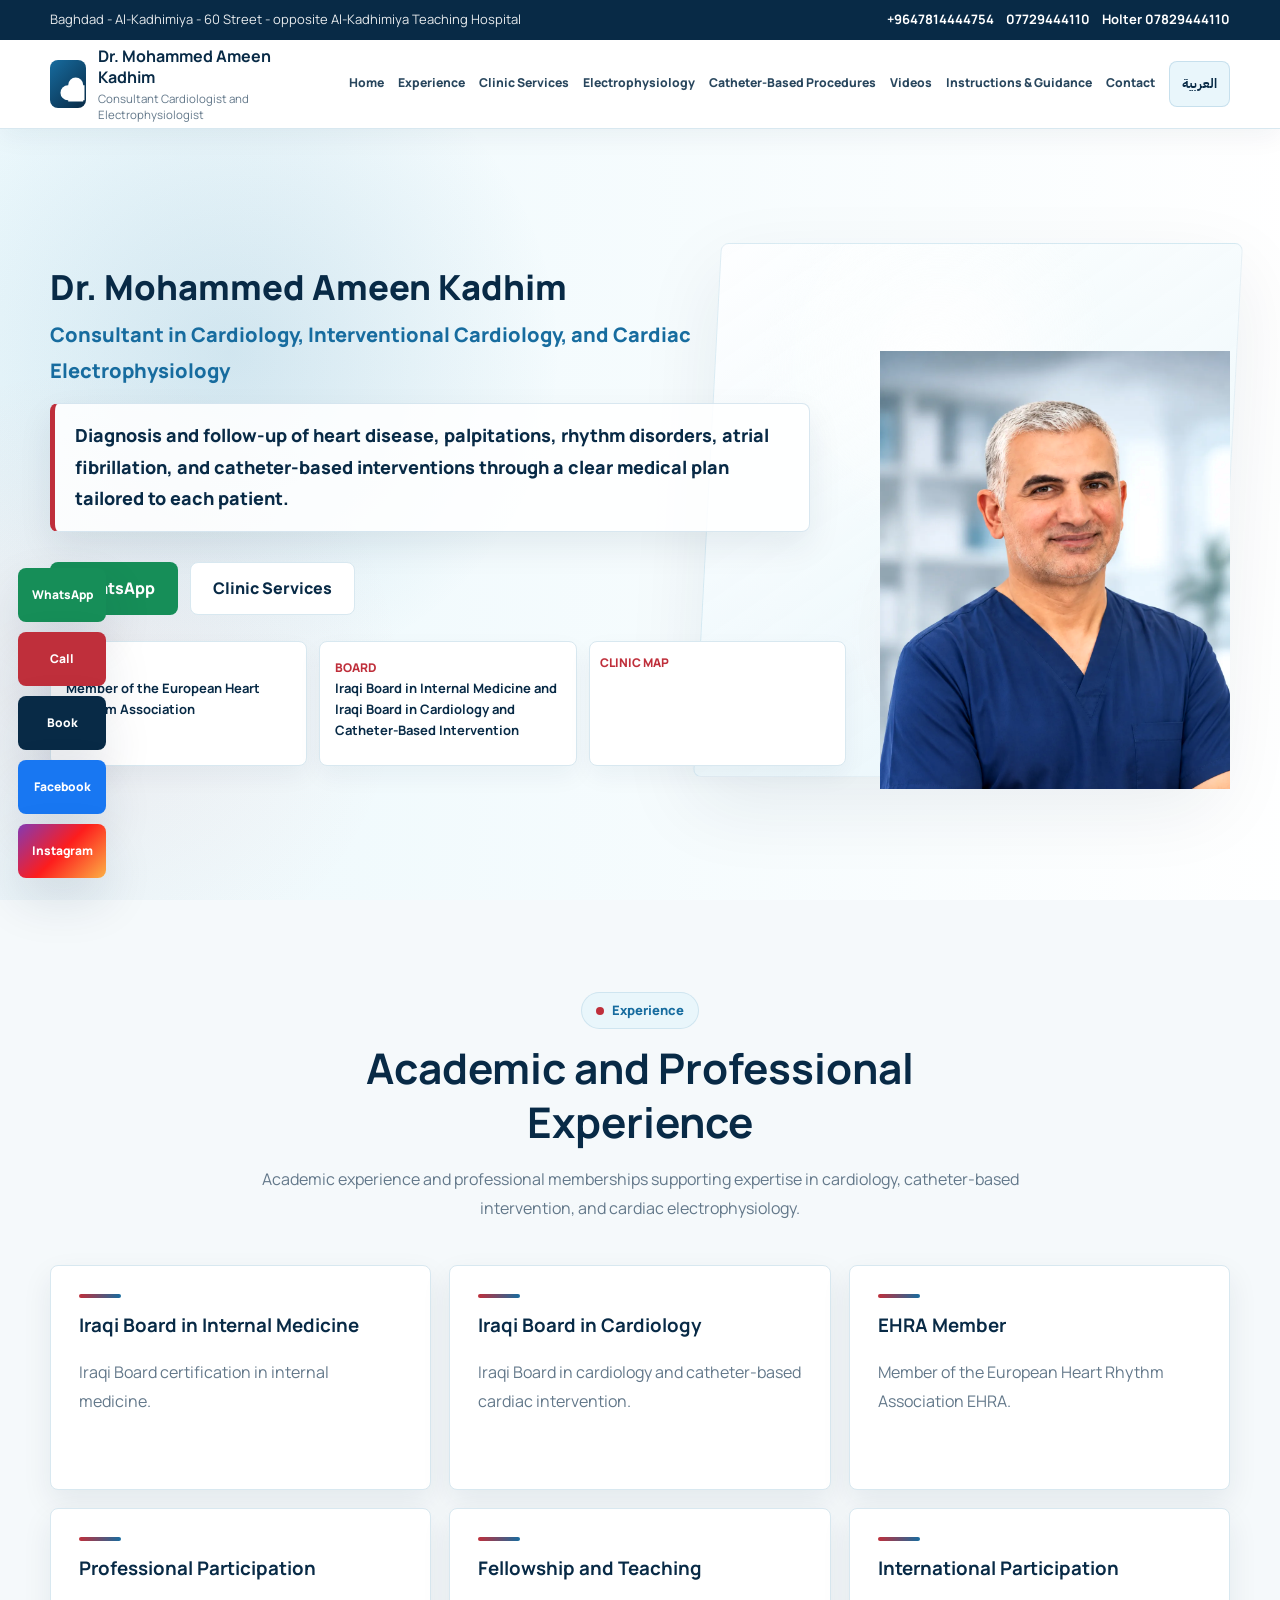
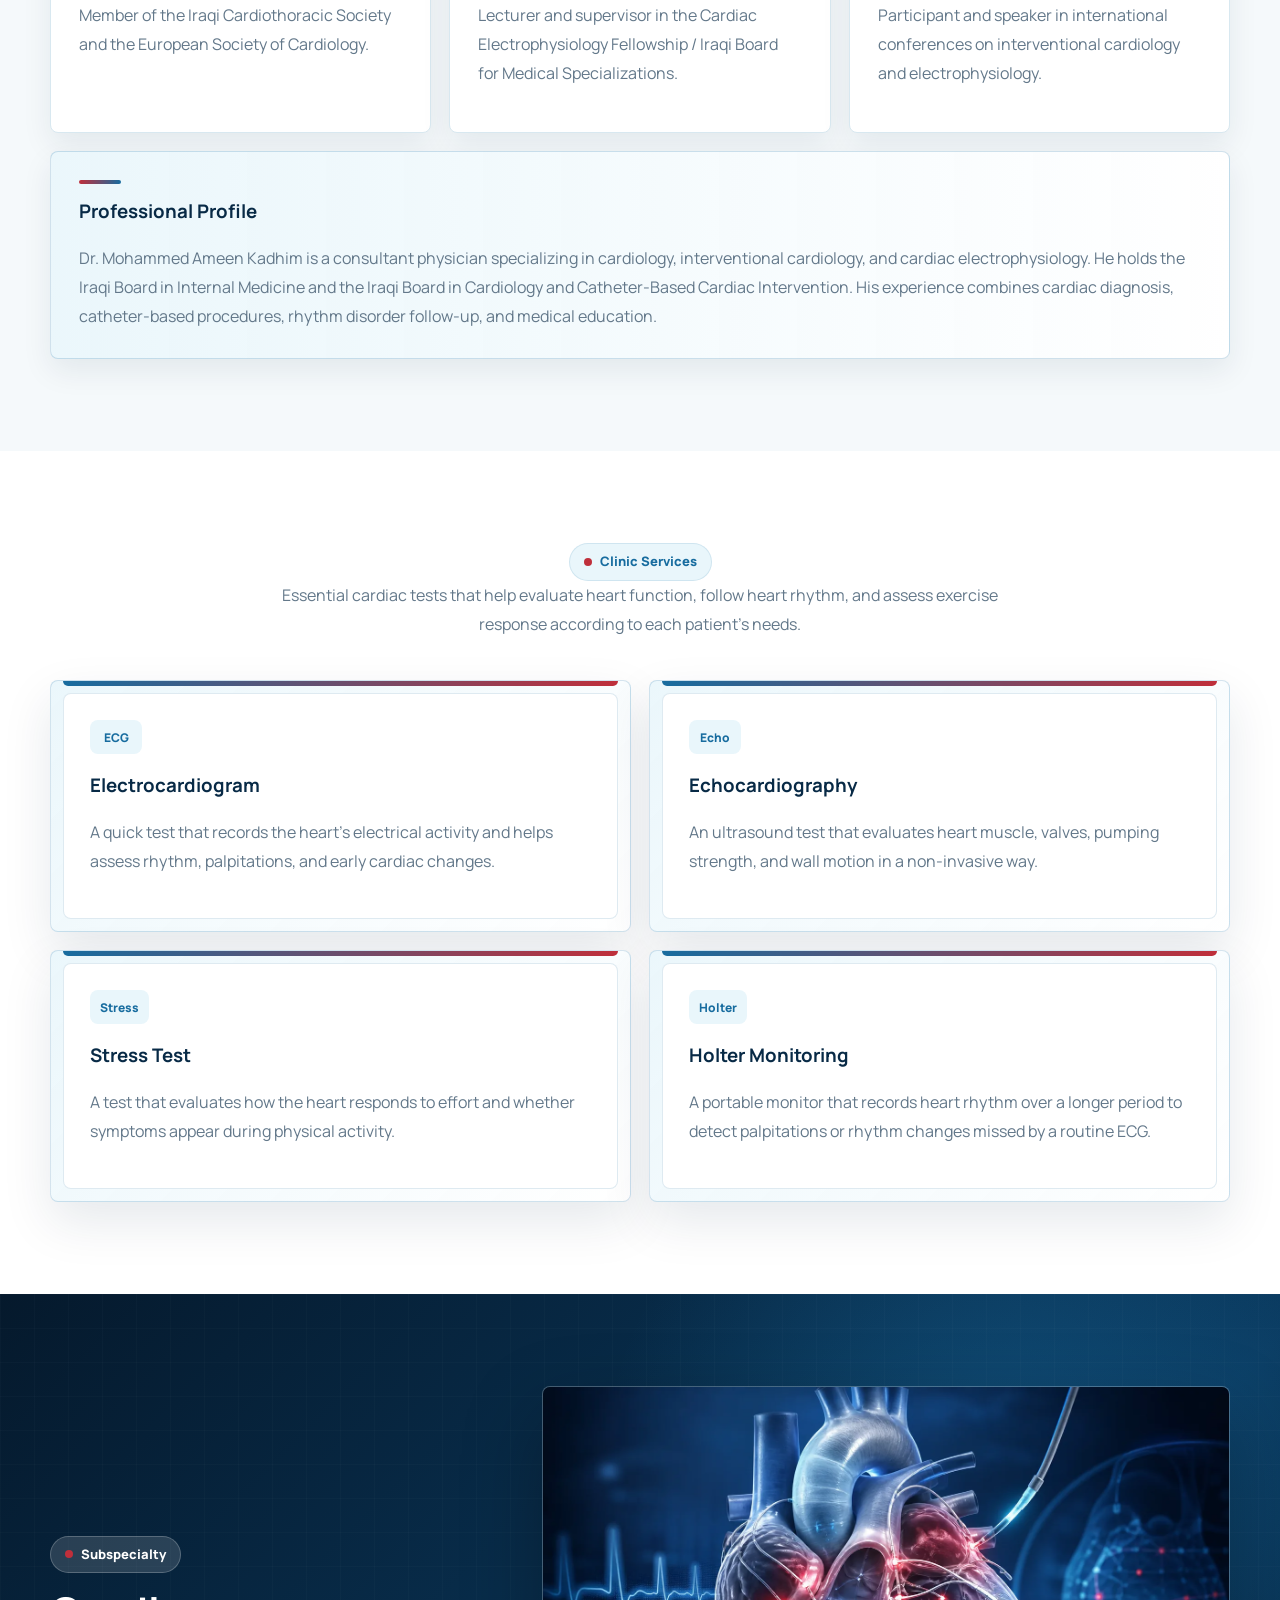
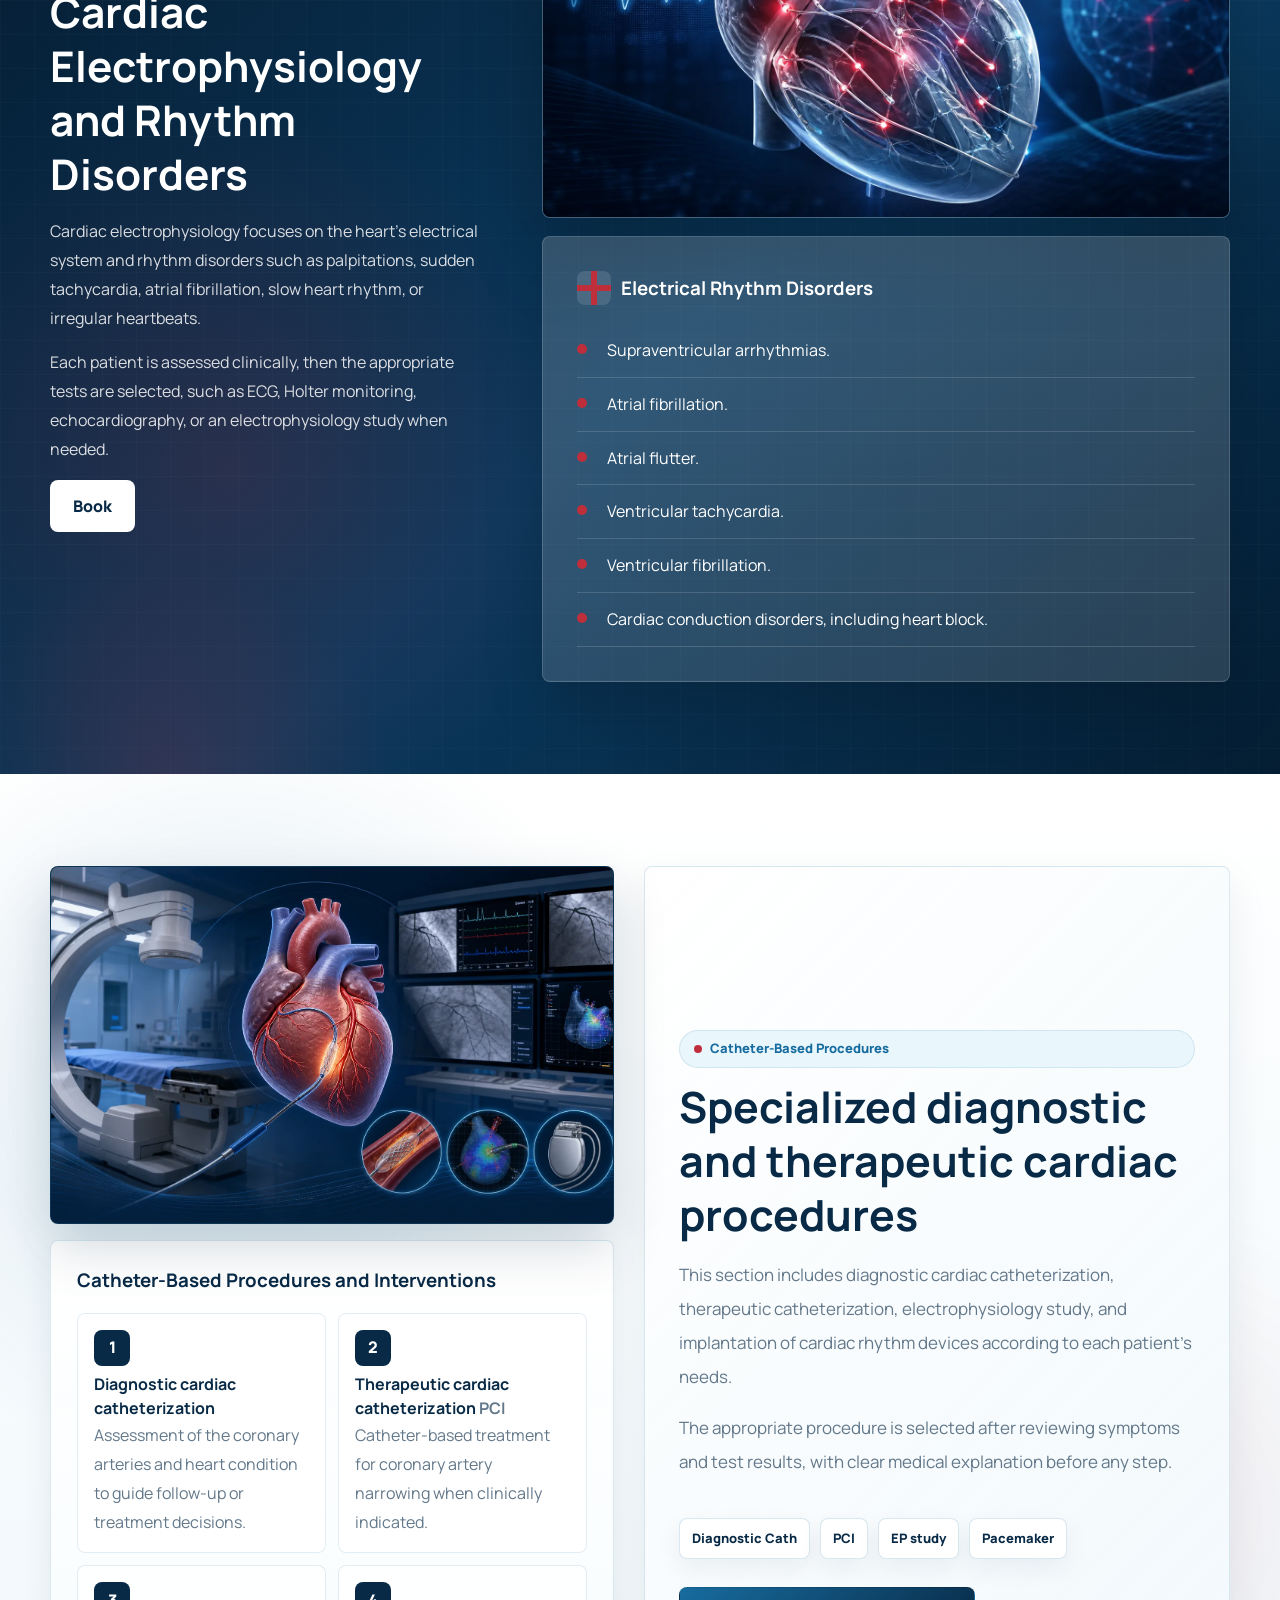
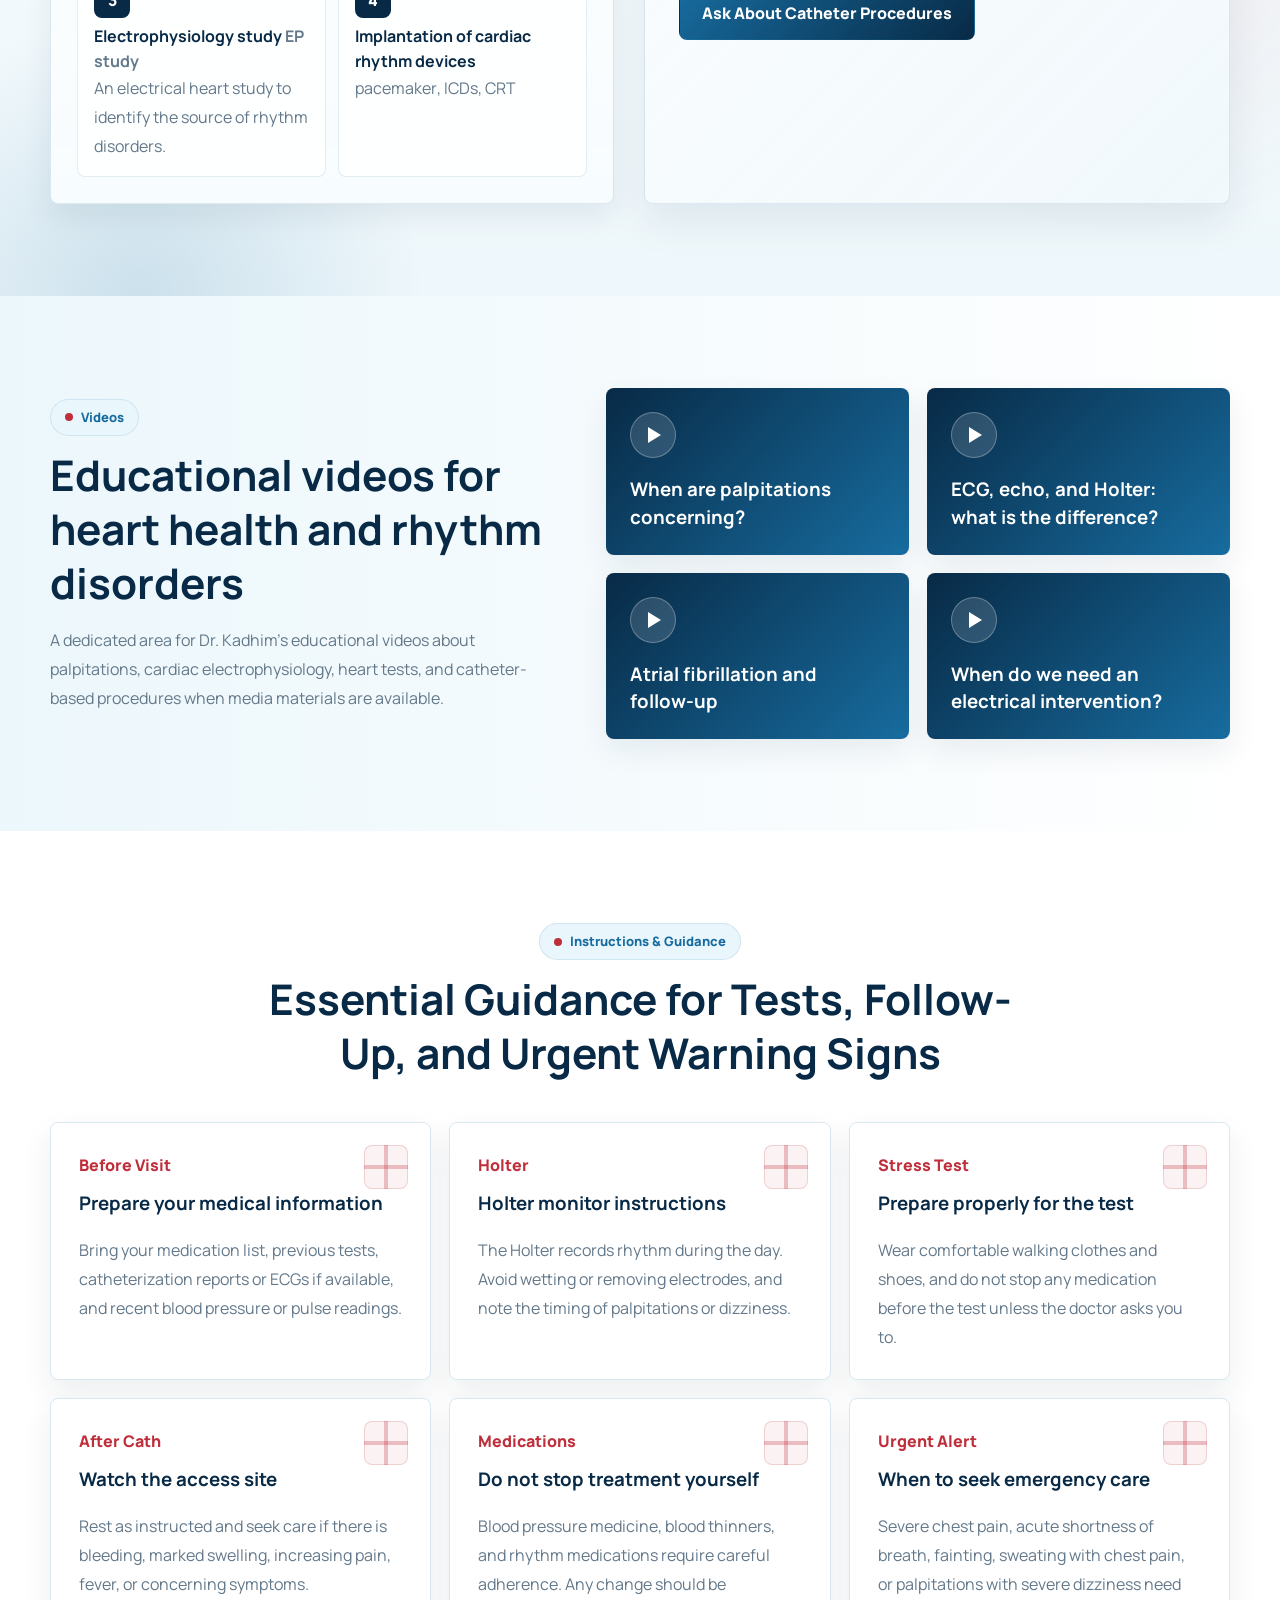
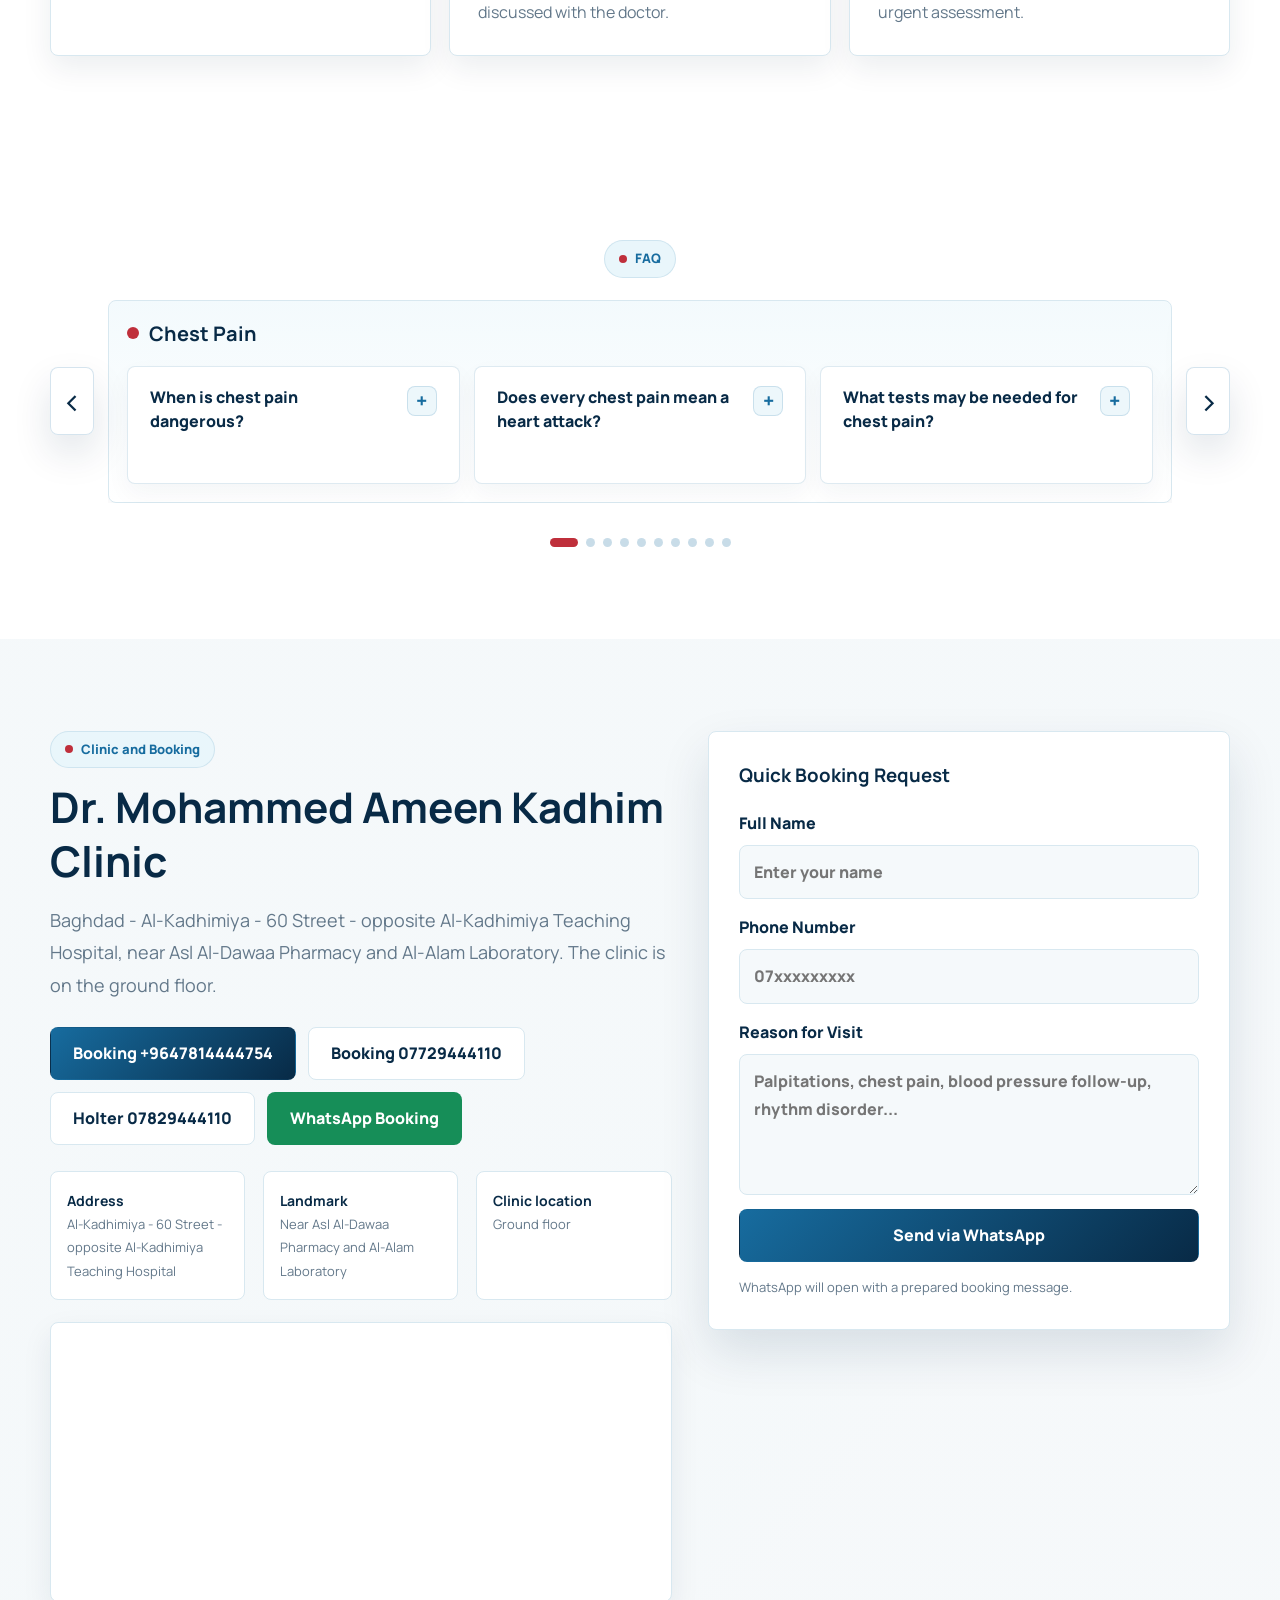
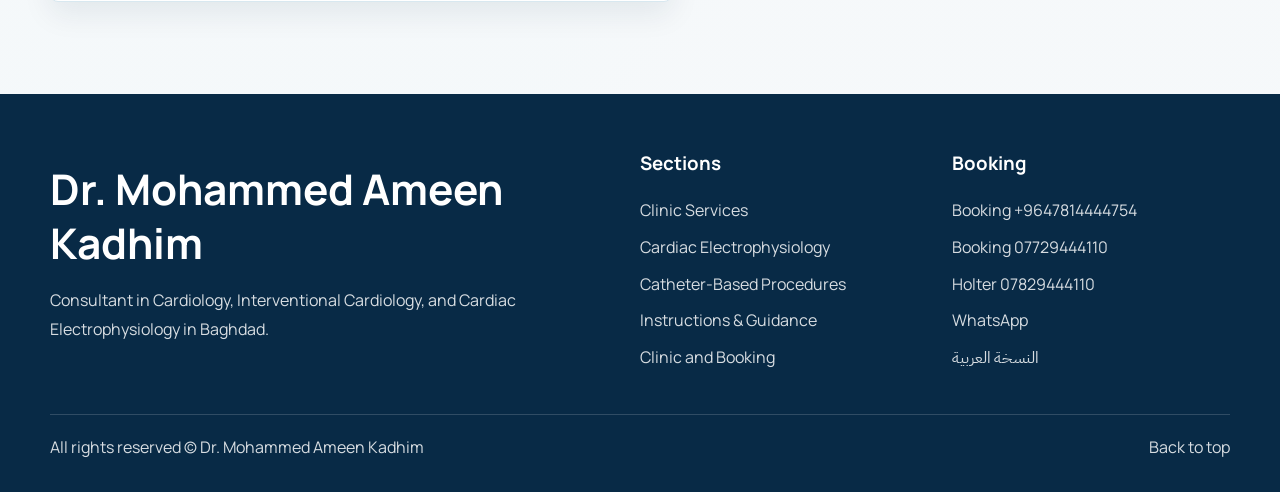
==== commit 2cd9316b: "Add files via upload" ====
--- a/index-en.html
+++ b/index-en.html
@@ -85,6 +85,7 @@
         <a href="#videos">Videos</a>
         <a href="#guidance">Instructions & Guidance</a>
         <a href="#contact">Contact</a>
+        <a class="nav-language-link" href="index.html" lang="ar" hreflang="ar">&#1575;&#1604;&#1593;&#1585;&#1576;&#1610;&#1577;</a>
       </nav>
       <a class="language-switch" href="index.html" lang="ar" hreflang="ar">&#1575;&#1604;&#1593;&#1585;&#1576;&#1610;&#1577;</a>
     </div>
--- a/styles.css
+++ b/styles.css
@@ -2074,3 +2074,1455 @@
     border-left: 0;
   }
 }
+
+/* Final responsive polish for tablet and mobile */
+html,
+body {
+  width: 100%;
+}
+
+body {
+  overflow-x: clip;
+}
+
+iframe,
+video,
+svg {
+  max-width: 100%;
+}
+
+.site-header,
+.hero,
+.section-pad,
+.site-footer,
+.mobile-quickbar {
+  max-width: 100%;
+}
+
+@media (max-width: 1100px) {
+  body {
+    padding-top: 78px;
+  }
+
+  section {
+    scroll-margin-top: 94px;
+  }
+
+  .top-strip {
+    display: none;
+  }
+
+  .nav-wrap {
+    min-height: 78px;
+    gap: 10px;
+    flex-wrap: nowrap;
+  }
+
+  .brand {
+    flex: 1 1 auto;
+    min-width: 0;
+  }
+
+  html[dir="ltr"] .brand {
+    min-width: 0;
+  }
+
+  .brand-text {
+    min-width: 0;
+  }
+
+  .brand-text strong {
+    font-size: 16px;
+    line-height: 1.25;
+    white-space: normal;
+  }
+
+  .brand-text small {
+    font-size: 11px;
+    line-height: 1.35;
+  }
+
+  .language-switch {
+    order: 2;
+    flex: 0 0 auto;
+    min-height: 40px;
+    padding: 8px 12px;
+    font-size: 13px;
+  }
+
+  .menu-toggle {
+    order: 3;
+    flex: 0 0 42px;
+    display: block;
+    width: 42px;
+    height: 42px;
+    margin-inline-start: 0;
+  }
+
+  .main-nav {
+    position: fixed;
+    top: 78px;
+    right: 14px;
+    left: 14px;
+    display: none;
+    max-height: calc(100dvh - 96px);
+    overflow-y: auto;
+    flex-direction: column;
+    align-items: stretch;
+    gap: 0;
+    margin: 0;
+    padding: 10px;
+    background: rgba(255, 255, 255, 0.98);
+    border: 1px solid var(--line);
+    border-radius: 12px;
+    box-shadow: var(--shadow);
+    overscroll-behavior: contain;
+  }
+
+  .main-nav.open {
+    display: flex;
+  }
+
+  .main-nav a {
+    min-height: 46px;
+    display: flex;
+    align-items: center;
+    padding: 12px 14px;
+    border-bottom: 1px solid var(--line);
+    border-radius: 8px;
+    white-space: normal;
+    line-height: 1.45;
+  }
+
+  .main-nav a:last-child {
+    border-bottom: 0;
+  }
+
+  .floating-actions {
+    display: none;
+  }
+}
+
+@media (max-width: 1020px) {
+  .hero {
+    padding: 58px 0 66px;
+  }
+
+  .hero::before {
+    inset-inline-end: 50%;
+    top: 9%;
+    width: min(520px, 86vw);
+    height: 46%;
+    opacity: 0.55;
+    transform: translateX(50%) skewX(-3deg);
+  }
+
+  .hero-grid,
+  html[dir="ltr"] .hero-grid {
+    gap: 30px;
+  }
+
+  .hero-content {
+    text-align: center;
+  }
+
+  .hero-copy {
+    margin-inline: auto;
+    text-align: start;
+  }
+
+  .hero-actions {
+    justify-content: center;
+    margin: 24px 0 22px;
+  }
+
+  .hero-visual {
+    min-height: auto;
+    align-items: center;
+  }
+
+  .doctor-frame,
+  html[dir="ltr"] .doctor-frame {
+    width: min(380px, 84vw);
+    margin-inline: auto;
+  }
+
+  .doctor-frame img {
+    aspect-ratio: 4 / 5;
+    max-height: 500px;
+    object-fit: cover;
+    object-position: center top;
+  }
+
+  .hero-badges {
+    max-width: 760px;
+    margin-inline: auto;
+  }
+
+  .reverse-on-mobile .intervention-copy {
+    order: -1;
+  }
+
+  .intervention-copy .btn {
+    align-self: flex-start;
+  }
+
+  .contact-grid {
+    gap: 26px;
+  }
+}
+
+@media (max-width: 768px) {
+  .section-pad {
+    padding: 58px 0;
+  }
+
+  .section-head {
+    margin-bottom: 30px;
+  }
+
+  .section-head h2,
+  .intervention-copy h2 {
+    font-size: clamp(26px, 8vw, 36px);
+  }
+
+  .split-grid,
+  .deep-feature .split-grid,
+  .interventions-section .split-grid,
+  .contact-grid {
+    gap: 24px;
+  }
+
+  .qualification-grid,
+  .service-grid,
+  .article-grid,
+  .video-grid,
+  .clinic-details,
+  .timeline-card ol {
+    gap: 14px;
+  }
+
+  .info-card,
+  .article-card,
+  .service-inner,
+  .timeline-card,
+  .dark-panel,
+  .intervention-copy,
+  .booking-form {
+    padding: 22px;
+  }
+
+  .service-card {
+    min-height: auto;
+    padding: 10px;
+  }
+
+  .service-inner {
+    min-height: auto;
+  }
+
+  .ep-visual,
+  .ep-visual img,
+  .intervention-visual,
+  .intervention-visual img {
+    min-height: 300px;
+  }
+
+  .map-panel {
+    height: 260px;
+  }
+}
+
+@media (max-width: 700px) {
+  body {
+    padding-top: 66px;
+    padding-bottom: calc(72px + env(safe-area-inset-bottom));
+  }
+
+  section {
+    scroll-margin-top: 78px;
+  }
+
+  .container {
+    width: min(100% - 24px, 1180px);
+  }
+
+  .nav-wrap {
+    min-height: 66px;
+    gap: 8px;
+  }
+
+  .brand-mark {
+    width: 38px;
+    height: 38px;
+    border-radius: 8px;
+  }
+
+  .brand-mark span {
+    width: 20px;
+    height: 20px;
+  }
+
+  .brand-text strong {
+    font-size: 15px;
+  }
+
+  html[dir="ltr"] .brand-text strong {
+    font-size: 14px;
+  }
+
+  .language-switch {
+    min-height: 38px;
+    padding: 7px 10px;
+    font-size: 12px;
+  }
+
+  .menu-toggle {
+    flex-basis: 40px;
+    width: 40px;
+    height: 40px;
+  }
+
+  .main-nav {
+    top: 66px;
+    right: 12px;
+    left: 12px;
+    max-height: calc(100dvh - 84px);
+  }
+
+  .hero {
+    padding: 44px 0 52px;
+  }
+
+  .hero-grid,
+  html[dir="ltr"] .hero-grid {
+    gap: 24px;
+  }
+
+  h1,
+  html[dir="ltr"] h1 {
+    font-size: clamp(29px, 8.2vw, 34px);
+    line-height: 1.18;
+    white-space: normal;
+    text-wrap: balance;
+  }
+
+  .lead,
+  html[dir="ltr"] .lead {
+    font-size: clamp(17px, 4.8vw, 20px);
+    line-height: 1.65;
+  }
+
+  .hero-copy,
+  html[dir="ltr"] .hero-copy {
+    padding: 14px;
+    font-size: 15.5px;
+    line-height: 1.85;
+    border-inline-start-width: 4px;
+  }
+
+  .hero-actions {
+    gap: 10px;
+  }
+
+  .hero-actions .btn,
+  .contact-actions .btn,
+  .booking-form .btn {
+    min-height: 50px;
+    width: 100%;
+  }
+
+  .doctor-frame,
+  html[dir="ltr"] .doctor-frame {
+    width: min(322px, 82vw);
+    padding: 0;
+  }
+
+  .doctor-frame img {
+    max-height: 430px;
+    object-position: center top;
+  }
+
+  .hero-badges {
+    gap: 10px;
+  }
+
+  .hero-badges div {
+    padding: 13px;
+  }
+
+  .map-badge iframe {
+    height: 138px;
+  }
+
+  .section-pad {
+    padding: 48px 0;
+  }
+
+  .section-head {
+    text-align: start;
+  }
+
+  .eyebrow {
+    padding: 5px 12px;
+    font-size: 12px;
+  }
+
+  .info-card,
+  .article-card,
+  .service-inner,
+  .timeline-card,
+  .dark-panel,
+  .intervention-copy,
+  .booking-form {
+    padding: 18px;
+  }
+
+  .info-card,
+  .article-card,
+  .service-card,
+  .faq-item {
+    min-height: auto;
+  }
+
+  .ep-visual,
+  .ep-visual img,
+  .intervention-visual,
+  .intervention-visual img {
+    min-height: 240px;
+  }
+
+  .intervention-copy .btn {
+    width: 100%;
+    align-self: stretch;
+  }
+
+  .cath-tags {
+    gap: 8px;
+  }
+
+  .cath-tags span {
+    flex: 1 1 calc(50% - 8px);
+    justify-content: center;
+    text-align: center;
+  }
+
+  .faq-carousel {
+    width: min(100%, calc(100vw - 24px));
+    max-width: calc(100vw - 24px);
+    padding-inline: 36px;
+  }
+
+  .faq-category {
+    gap: 12px;
+    padding: 14px;
+  }
+
+  .faq-item button {
+    min-height: 58px;
+    padding: 15px 16px;
+  }
+
+  .faq-item p {
+    padding: 14px 16px 16px;
+  }
+
+  .contact-actions {
+    margin: 20px 0;
+  }
+
+  .address {
+    font-size: 16px;
+  }
+
+  .map-panel {
+    height: 240px;
+  }
+
+  .mobile-quickbar {
+    padding-bottom: env(safe-area-inset-bottom);
+  }
+
+  .mobile-quickbar a {
+    min-height: 58px;
+    font-size: 10.5px;
+  }
+}
+
+@media (max-width: 430px) {
+  .container {
+    width: min(100% - 20px, 1180px);
+  }
+
+  .brand {
+    gap: 8px;
+  }
+
+  .brand-text strong {
+    font-size: 14px;
+  }
+
+  html[dir="ltr"] .brand-text strong {
+    font-size: 13px;
+  }
+
+  .language-switch {
+    padding: 7px 8px;
+    font-size: 11.5px;
+  }
+
+  .main-nav {
+    right: 10px;
+    left: 10px;
+  }
+
+  .hero-copy,
+  html[dir="ltr"] .hero-copy {
+    font-size: 15px;
+  }
+
+  .doctor-frame,
+  html[dir="ltr"] .doctor-frame {
+    width: min(304px, 84vw);
+  }
+
+  .faq-carousel {
+    width: min(100%, calc(100vw - 20px));
+    max-width: calc(100vw - 20px);
+    padding: 0 30px 38px;
+  }
+
+  .faq-arrow {
+    width: 30px;
+  }
+
+  .faq-arrow-prev {
+    inset-inline-start: 0;
+  }
+
+  .faq-arrow-next {
+    inset-inline-end: 0;
+  }
+
+  .mobile-quickbar a {
+    font-size: 10px;
+  }
+}
+
+/* Responsive fixes found during viewport testing */
+@media (min-width: 1101px) {
+  html[dir="ltr"] .nav-wrap {
+    gap: 10px;
+  }
+
+  html[dir="ltr"] .brand {
+    flex: 0 0 240px;
+    min-width: 0;
+    max-width: 240px;
+  }
+
+  html[dir="ltr"] .brand-text strong {
+    font-size: 16px;
+  }
+
+  html[dir="ltr"] .brand-text small {
+    font-size: 11.5px;
+  }
+
+  html[dir="ltr"] .main-nav {
+    flex: 1 1 auto;
+    min-width: 0;
+    justify-content: flex-end;
+    gap: 6px;
+    font-size: 12.2px;
+  }
+
+  html[dir="ltr"] .main-nav a {
+    padding-inline: 4px;
+  }
+
+  html[dir="ltr"] .language-switch {
+    padding: 9px 12px;
+    font-size: 13px;
+  }
+}
+
+@media (max-width: 1020px) {
+  .interventions-section .split-grid {
+    grid-template-columns: 1fr;
+  }
+
+  .intervention-showcase,
+  .intervention-visual,
+  .timeline-card {
+    width: 100%;
+    max-width: 100%;
+  }
+}
+
+/* Header refinement after checking the supplied mobile video */
+@media (max-width: 700px) {
+  .nav-wrap {
+    display: grid;
+    grid-template-columns: minmax(0, 1fr) auto auto;
+    align-items: center;
+  }
+
+  .brand {
+    width: 100%;
+    max-width: 100%;
+    overflow: hidden;
+    justify-content: flex-start;
+  }
+
+  .brand-mark {
+    flex: 0 0 38px;
+  }
+
+  .brand-text strong {
+    overflow: hidden;
+    white-space: nowrap;
+    text-overflow: ellipsis;
+  }
+
+  .language-switch,
+  .menu-toggle {
+    order: initial;
+  }
+
+  html[dir="rtl"] .language-switch {
+    grid-column: 2;
+  }
+
+  html[dir="rtl"] .menu-toggle {
+    grid-column: 3;
+  }
+
+  html[dir="ltr"] .language-switch {
+    grid-column: 2;
+  }
+
+  html[dir="ltr"] .menu-toggle {
+    grid-column: 3;
+  }
+}
+
+@media (max-width: 430px) {
+  .nav-wrap {
+    grid-template-columns: minmax(0, 1fr) 58px 40px;
+  }
+
+  html[dir="ltr"] .nav-wrap {
+    grid-template-columns: minmax(0, 1fr) 64px 40px;
+  }
+
+  .brand-text small {
+    display: none;
+  }
+}
+
+/* Explicit mobile header columns for RTL/LTR */
+@media (max-width: 700px) {
+  html[dir="rtl"] .nav-wrap {
+    direction: ltr;
+    grid-template-columns: 40px 58px minmax(0, 1fr);
+  }
+
+  html[dir="rtl"] .brand {
+    grid-column: 3;
+    grid-row: 1;
+    direction: rtl;
+  }
+
+  html[dir="rtl"] .language-switch {
+    grid-column: 2;
+    grid-row: 1;
+  }
+
+  html[dir="rtl"] .menu-toggle {
+    grid-column: 1;
+    grid-row: 1;
+  }
+
+  html[dir="ltr"] .nav-wrap {
+    direction: ltr;
+    grid-template-columns: minmax(0, 1fr) 64px 40px;
+  }
+
+  html[dir="ltr"] .brand {
+    grid-column: 1;
+    grid-row: 1;
+    direction: ltr;
+  }
+
+  html[dir="ltr"] .language-switch {
+    grid-column: 2;
+    grid-row: 1;
+  }
+
+  html[dir="ltr"] .menu-toggle {
+    grid-column: 3;
+    grid-row: 1;
+  }
+}
+
+/* Stable absolute mobile header layout */
+@media (max-width: 700px) {
+  .nav-wrap {
+    position: relative;
+    display: block;
+  }
+
+  html[dir="rtl"] .brand {
+    position: absolute;
+    top: 50%;
+    right: 0;
+    width: calc(100% - 110px);
+    transform: translateY(-50%);
+    direction: rtl;
+  }
+
+  html[dir="rtl"] .language-switch {
+    position: absolute;
+    top: 50%;
+    left: 48px;
+    transform: translateY(-50%);
+  }
+
+  html[dir="rtl"] .menu-toggle {
+    position: absolute;
+    top: 50%;
+    left: 0;
+    transform: translateY(-50%);
+  }
+
+  html[dir="ltr"] .brand {
+    position: absolute;
+    top: 50%;
+    left: 0;
+    width: calc(100% - 112px);
+    transform: translateY(-50%);
+    direction: ltr;
+  }
+
+  html[dir="ltr"] .language-switch {
+    position: absolute;
+    top: 50%;
+    right: 48px;
+    transform: translateY(-50%);
+  }
+
+  html[dir="ltr"] .menu-toggle {
+    position: absolute;
+    top: 50%;
+    right: 0;
+    transform: translateY(-50%);
+  }
+}
+
+/* Keep the mobile logo inside the visible header */
+@media (max-width: 700px) {
+  html[dir="rtl"] .brand {
+    direction: ltr;
+    flex-direction: row-reverse;
+    justify-content: flex-end;
+  }
+
+  html[dir="rtl"] .brand-text {
+    direction: rtl;
+    text-align: right;
+  }
+
+  html[dir="rtl"] .brand-mark {
+    flex: 0 0 38px;
+  }
+}
+
+@media (max-width: 700px) {
+  html[dir="rtl"] .brand {
+    justify-content: flex-start;
+  }
+}
+
+@media (max-width: 700px) {
+  html[dir="rtl"] .brand {
+    justify-content: flex-end;
+    padding-left: min(18vw, 72px);
+    box-sizing: border-box;
+  }
+}
+
+/* Premium responsive pass: keeps desktop intact and rebuilds mobile/tablet behavior */
+.nav-language-link {
+  display: none;
+}
+
+html,
+body {
+  width: 100%;
+  max-width: 100%;
+  overflow-x: hidden;
+}
+
+img,
+picture,
+iframe,
+video {
+  max-width: 100%;
+}
+
+@media (max-width: 1200px) {
+  .nav-wrap {
+    gap: 12px;
+  }
+
+  .brand {
+    min-width: 230px;
+  }
+
+  .main-nav {
+    gap: 8px;
+    font-size: 13px;
+  }
+
+  .main-nav a {
+    padding-inline: 5px;
+  }
+
+  html[dir="ltr"] .brand {
+    min-width: 230px;
+    max-width: 250px;
+  }
+
+  html[dir="ltr"] .main-nav {
+    gap: 6px;
+    font-size: 12.2px;
+  }
+}
+
+@media (max-width: 1024px) {
+  body {
+    padding-top: 72px;
+  }
+
+  section {
+    scroll-margin-top: 88px;
+  }
+
+  .top-strip {
+    display: none;
+  }
+
+  .nav-wrap {
+    min-height: 72px;
+    display: flex !important;
+    align-items: center;
+    gap: 12px;
+    position: relative;
+  }
+
+  .brand,
+  html[dir="rtl"] .brand,
+  html[dir="ltr"] .brand {
+    position: static !important;
+    width: auto !important;
+    max-width: none;
+    min-width: 0;
+    flex: 1 1 auto;
+    display: flex;
+    gap: 10px;
+    padding: 0 !important;
+    transform: none !important;
+    overflow: hidden;
+    direction: inherit;
+    justify-content: flex-start !important;
+  }
+
+  .brand-mark {
+    flex: 0 0 42px;
+    width: 42px;
+    height: 42px;
+  }
+
+  .brand-text {
+    min-width: 0;
+  }
+
+  .brand-text strong {
+    font-size: clamp(14px, 2.1vw, 16px);
+    line-height: 1.28;
+    white-space: nowrap;
+    overflow: hidden;
+    text-overflow: ellipsis;
+  }
+
+  .brand-text small {
+    font-size: 11px;
+    line-height: 1.35;
+  }
+
+  .language-switch {
+    display: none !important;
+  }
+
+  .menu-toggle,
+  html[dir="rtl"] .menu-toggle,
+  html[dir="ltr"] .menu-toggle {
+    position: static !important;
+    flex: 0 0 44px;
+    width: 44px;
+    height: 44px;
+    display: block;
+    margin: 0 !important;
+    transform: none !important;
+  }
+
+  .main-nav {
+    position: fixed;
+    top: 72px;
+    right: 16px;
+    left: 16px;
+    z-index: 95;
+    display: none;
+    max-height: calc(100dvh - 92px);
+    overflow-y: auto;
+    flex-direction: column;
+    align-items: stretch;
+    gap: 0;
+    margin: 0;
+    padding: 10px;
+    background: rgba(255, 255, 255, 0.98);
+    border: 1px solid var(--line);
+    border-radius: 12px;
+    box-shadow: 0 22px 60px rgba(8, 42, 70, 0.18);
+    backdrop-filter: blur(16px);
+    overscroll-behavior: contain;
+  }
+
+  .main-nav.open {
+    display: flex;
+  }
+
+  .main-nav a {
+    min-height: 46px;
+    display: flex;
+    align-items: center;
+    padding: 12px 14px;
+    border-bottom: 1px solid var(--line);
+    border-radius: 8px;
+    white-space: normal;
+    line-height: 1.45;
+  }
+
+  .main-nav a:last-child {
+    border-bottom: 0;
+  }
+
+  .main-nav .nav-language-link {
+    display: flex;
+    justify-content: center;
+    margin-top: 8px;
+    color: var(--navy);
+    background: var(--cyan);
+    border: 1px solid rgba(23, 108, 159, 0.16);
+    font-weight: 900;
+  }
+
+  .hero {
+    min-height: auto;
+    padding: 72px 0;
+  }
+
+  .hero-grid,
+  html[dir="ltr"] .hero-grid {
+    grid-template-columns: minmax(0, 1.08fr) minmax(260px, 0.72fr);
+    gap: 30px;
+    align-items: center;
+  }
+
+  .hero-content {
+    text-align: start;
+  }
+
+  .hero-content h1 {
+    font-size: clamp(38px, 5vw, 54px);
+    white-space: normal;
+    text-wrap: balance;
+  }
+
+  .lead,
+  html[dir="ltr"] .lead {
+    font-size: clamp(20px, 2.5vw, 24px);
+  }
+
+  .hero-copy,
+  html[dir="ltr"] .hero-copy {
+    font-size: clamp(16px, 2vw, 18px);
+    line-height: 1.9;
+  }
+
+  .hero-visual {
+    min-height: auto;
+  }
+
+  .doctor-frame,
+  html[dir="ltr"] .doctor-frame {
+    width: min(330px, 100%);
+  }
+
+  .doctor-frame img {
+    max-height: 430px;
+    aspect-ratio: 4 / 5;
+    object-fit: cover;
+    object-position: center top;
+  }
+
+  .hero-badges {
+    grid-template-columns: repeat(3, minmax(0, 1fr));
+  }
+
+  .qualification-grid,
+  .service-grid,
+  .article-grid,
+  .video-grid,
+  .clinic-details,
+  .timeline-card ol {
+    grid-template-columns: repeat(2, minmax(0, 1fr));
+  }
+
+  .split-grid,
+  .deep-feature .split-grid,
+  .interventions-section .split-grid,
+  .contact-grid {
+    grid-template-columns: 1fr;
+  }
+
+  .intervention-copy {
+    min-height: auto;
+  }
+
+  .floating-actions {
+    display: none;
+  }
+}
+
+@media (max-width: 768px) {
+  body {
+    padding-top: 66px;
+    padding-bottom: calc(74px + env(safe-area-inset-bottom));
+  }
+
+  section {
+    scroll-margin-top: 82px;
+  }
+
+  .container {
+    width: min(100% - 24px, 1180px);
+  }
+
+  .section-pad {
+    padding: 52px 0;
+  }
+
+  .nav-wrap {
+    min-height: 66px;
+  }
+
+  .brand-mark {
+    flex-basis: 40px;
+    width: 40px;
+    height: 40px;
+  }
+
+  .brand-text strong {
+    font-size: 15px;
+  }
+
+  .brand-text small {
+    display: none;
+  }
+
+  .menu-toggle {
+    flex-basis: 42px;
+    width: 42px;
+    height: 42px;
+  }
+
+  .main-nav {
+    top: 66px;
+    right: 12px;
+    left: 12px;
+    max-height: calc(100dvh - 84px);
+  }
+
+  .hero {
+    padding: 30px 0 46px;
+  }
+
+  .hero::before {
+    inset-inline: 12px;
+    top: 82px;
+    width: auto;
+    height: 42%;
+    opacity: 0.55;
+    transform: none;
+  }
+
+  .hero-grid,
+  html[dir="ltr"] .hero-grid {
+    grid-template-columns: 1fr;
+    gap: 18px;
+  }
+
+  .hero-visual {
+    order: -1;
+    align-items: center;
+  }
+
+  .hero-visual::before {
+    inset-inline-end: auto;
+    left: 50%;
+    bottom: 5%;
+    width: min(280px, 72vw);
+    transform: translateX(-50%);
+    opacity: 0.9;
+  }
+
+  .hero-visual::after {
+    left: 50%;
+    right: auto;
+    bottom: 0;
+    width: min(260px, 70vw);
+    transform: translateX(-50%);
+  }
+
+  .doctor-frame,
+  html[dir="ltr"] .doctor-frame {
+    width: min(246px, 64vw);
+  }
+
+  .doctor-frame img {
+    max-height: 310px;
+    object-position: center top;
+  }
+
+  .hero-content {
+    text-align: center;
+  }
+
+  .hero-content h1,
+  html[dir="ltr"] h1 {
+    margin-top: 8px;
+    font-size: clamp(30px, 8vw, 38px);
+    line-height: 1.18;
+    white-space: normal;
+  }
+
+  .lead,
+  html[dir="ltr"] .lead {
+    margin-bottom: 12px;
+    font-size: clamp(17px, 4.8vw, 20px);
+    line-height: 1.65;
+  }
+
+  .hero-copy,
+  html[dir="ltr"] .hero-copy {
+    padding: 14px 15px;
+    font-size: 15.5px;
+    line-height: 1.85;
+    text-align: start;
+    border-inline-start-width: 4px;
+  }
+
+  .hero-actions {
+    gap: 10px;
+    margin: 18px 0;
+  }
+
+  .hero-actions .btn,
+  .contact-actions .btn,
+  .booking-form .btn {
+    width: 100%;
+    min-height: 50px;
+  }
+
+  .hero-badges,
+  .qualification-grid,
+  .service-grid,
+  .article-grid,
+  .video-grid,
+  .clinic-details,
+  .timeline-card ol,
+  .faq-category {
+    grid-template-columns: 1fr;
+  }
+
+  .hero-badges {
+    gap: 10px;
+  }
+
+  .hero-badges div,
+  .info-card,
+  .article-card,
+  .service-inner,
+  .timeline-card,
+  .dark-panel,
+  .intervention-copy,
+  .booking-form {
+    padding: 18px;
+  }
+
+  .info-card,
+  .article-card,
+  .service-card,
+  .service-inner,
+  .faq-item,
+  .timeline-card li {
+    min-height: auto;
+  }
+
+  .service-card {
+    padding: 10px;
+  }
+
+  .section-head {
+    margin-bottom: 28px;
+    text-align: start;
+  }
+
+  .section-head h2,
+  .intervention-copy h2 {
+    font-size: clamp(26px, 7.6vw, 36px);
+  }
+
+  .ep-visual,
+  .ep-visual img,
+  .intervention-visual,
+  .intervention-visual img {
+    min-height: 240px;
+  }
+
+  .intervention-copy .btn {
+    width: 100%;
+    align-self: stretch;
+  }
+
+  .cath-tags span {
+    flex: 1 1 calc(50% - 8px);
+    justify-content: center;
+    text-align: center;
+  }
+
+  .faq-carousel {
+    width: min(100%, calc(100vw - 24px));
+    max-width: calc(100vw - 24px);
+    padding: 0 34px 38px;
+  }
+
+  .faq-category {
+    gap: 12px;
+    padding: 14px;
+  }
+
+  .faq-item button {
+    min-height: 58px;
+    padding: 15px 16px;
+  }
+
+  .faq-item p {
+    padding: 14px 16px 16px;
+  }
+
+  .map-badge iframe {
+    height: 124px;
+  }
+
+  .map-panel {
+    height: 240px;
+  }
+
+  .booking-form input,
+  .booking-form textarea {
+    width: 100%;
+  }
+
+  .mobile-quickbar {
+    position: fixed;
+    right: 0;
+    bottom: 0;
+    left: 0;
+    z-index: 100;
+    display: grid;
+    grid-template-columns: repeat(5, 1fr);
+    padding-bottom: env(safe-area-inset-bottom);
+    border-top: 1px solid var(--line);
+    background: rgba(255, 255, 255, 0.98);
+    box-shadow: 0 -12px 34px rgba(8, 42, 70, 0.14);
+    backdrop-filter: blur(14px);
+  }
+
+  .mobile-quickbar a {
+    min-width: 0;
+    min-height: 58px;
+    display: grid;
+    place-items: center;
+    padding: 5px 2px;
+    border-left: 1px solid var(--line);
+    font-size: 10.5px;
+    font-weight: 900;
+    line-height: 1.2;
+    text-align: center;
+    white-space: nowrap;
+    overflow: hidden;
+  }
+
+  .mobile-quickbar a:last-child {
+    border-left: 0;
+  }
+}
+
+@media (max-width: 480px) {
+  .container {
+    width: min(100% - 20px, 1180px);
+  }
+
+  .brand {
+    gap: 8px;
+  }
+
+  .brand-mark {
+    flex-basis: 38px;
+    width: 38px;
+    height: 38px;
+  }
+
+  .brand-text strong {
+    font-size: 14px;
+  }
+
+  html[dir="ltr"] .brand-text strong {
+    font-size: 13px;
+  }
+
+  .menu-toggle {
+    flex-basis: 40px;
+    width: 40px;
+    height: 40px;
+  }
+
+  .main-nav {
+    right: 10px;
+    left: 10px;
+  }
+
+  .hero {
+    padding-top: 24px;
+  }
+
+  .doctor-frame,
+  html[dir="ltr"] .doctor-frame {
+    width: min(230px, 62vw);
+  }
+
+  .doctor-frame img {
+    max-height: 292px;
+  }
+
+  .hero-copy,
+  html[dir="ltr"] .hero-copy {
+    font-size: 15px;
+  }
+
+  .faq-carousel {
+    width: min(100%, calc(100vw - 20px));
+    max-width: calc(100vw - 20px);
+    padding-inline: 30px;
+  }
+
+  .faq-arrow {
+    width: 30px;
+  }
+
+  .mobile-quickbar a {
+    font-size: 10px;
+  }
+}
+
+@media (max-width: 390px) {
+  .brand-text strong {
+    font-size: 13.5px;
+  }
+
+  .hero-content h1,
+  html[dir="ltr"] h1 {
+    font-size: clamp(28px, 8.4vw, 32px);
+  }
+
+  .lead,
+  html[dir="ltr"] .lead {
+    font-size: 16.5px;
+  }
+
+  .doctor-frame,
+  html[dir="ltr"] .doctor-frame {
+    width: min(218px, 60vw);
+  }
+
+  .hero-copy,
+  html[dir="ltr"] .hero-copy {
+    padding-inline: 13px;
+    font-size: 14.5px;
+  }
+}
+
+/* Final mobile header lock: avoids RTL flex ambiguity */
+@media (max-width: 768px) {
+  .nav-wrap {
+    position: relative !important;
+    display: block !important;
+  }
+
+  html[dir="rtl"] .brand,
+  html[dir="ltr"] .brand {
+    position: absolute !important;
+    top: 50%;
+    width: calc(100% - 54px) !important;
+    transform: translateY(-50%) !important;
+    padding: 0 !important;
+  }
+
+  html[dir="rtl"] .brand {
+    right: 0;
+    direction: rtl;
+  }
+
+  html[dir="ltr"] .brand {
+    left: 0;
+    direction: ltr;
+  }
+
+  html[dir="rtl"] .menu-toggle,
+  html[dir="ltr"] .menu-toggle {
+    position: absolute !important;
+    top: 50%;
+    transform: translateY(-50%) !important;
+  }
+
+  html[dir="rtl"] .menu-toggle {
+    left: 0;
+  }
+
+  html[dir="ltr"] .menu-toggle {
+    right: 0;
+  }
+}
+
+@media (min-width: 701px) and (max-width: 768px) {
+  body {
+    padding-bottom: 0;
+  }
+
+  .mobile-quickbar {
+    display: none;
+  }
+}
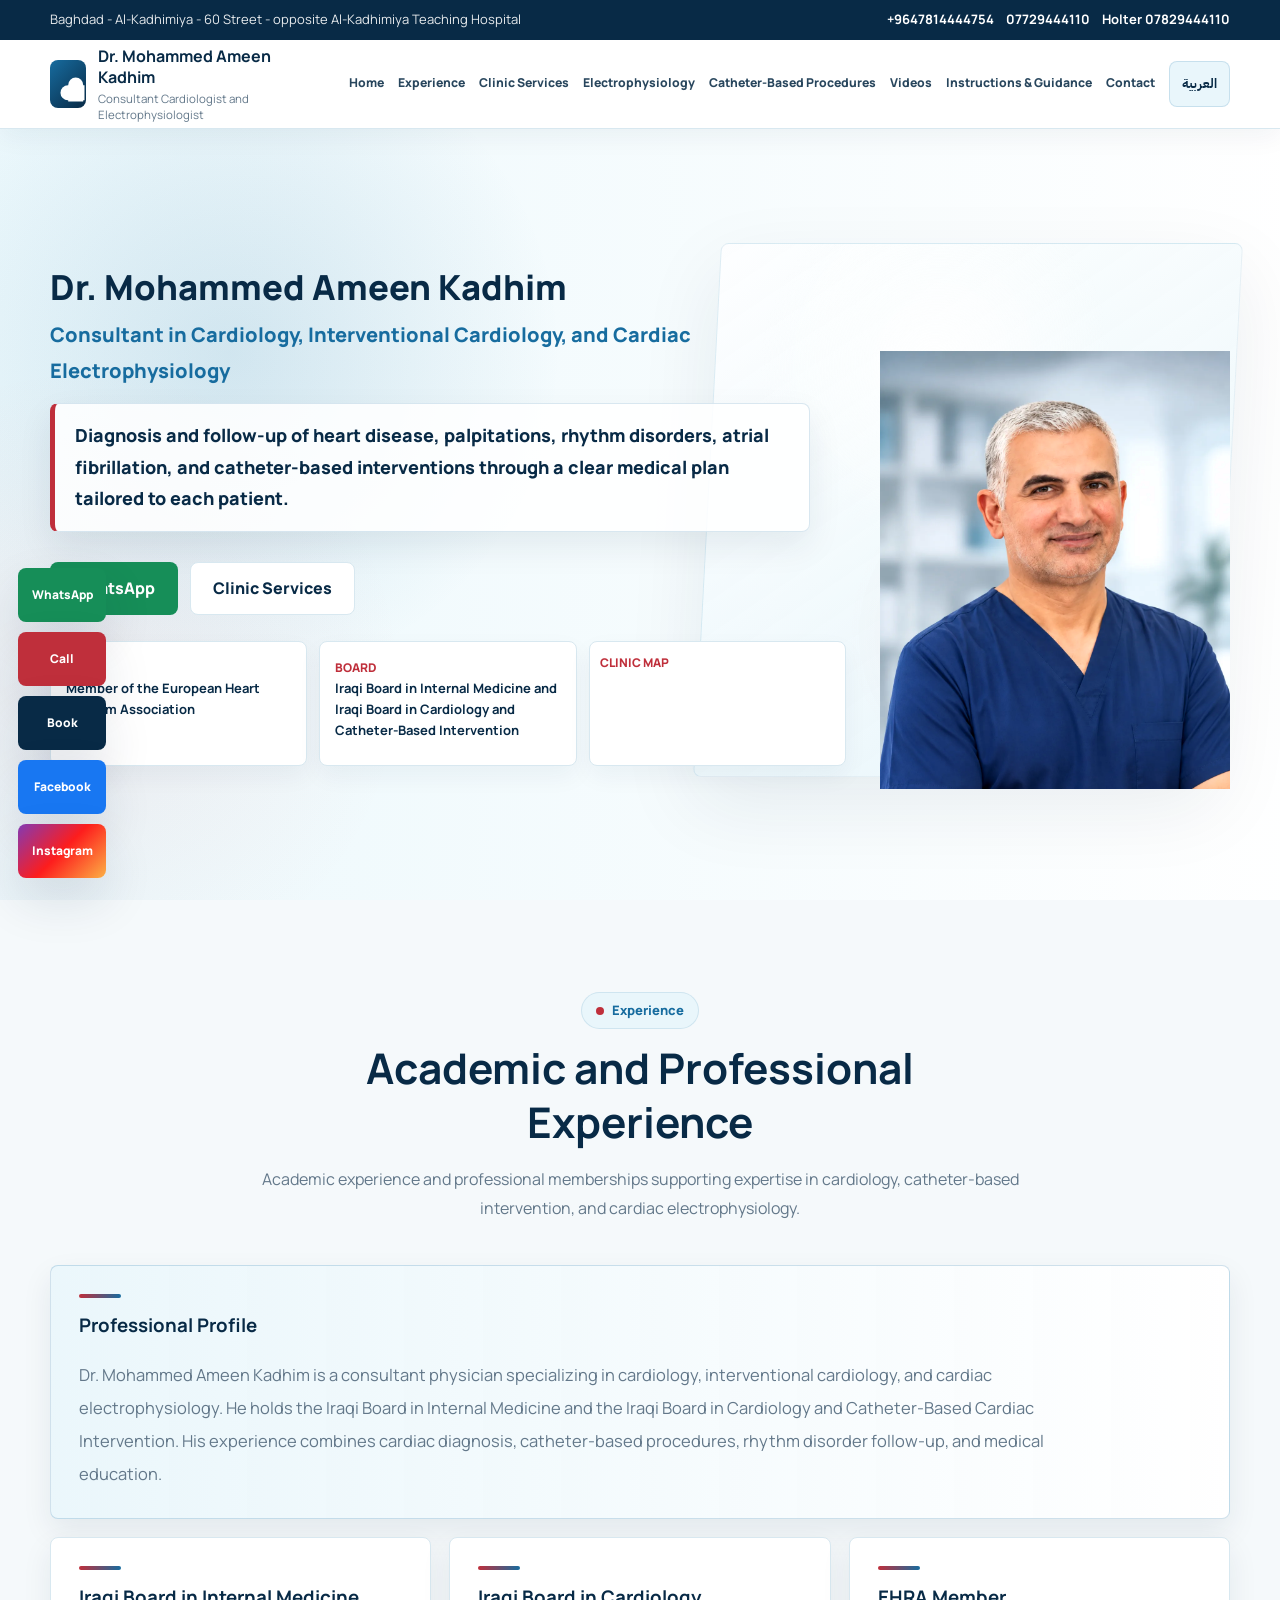
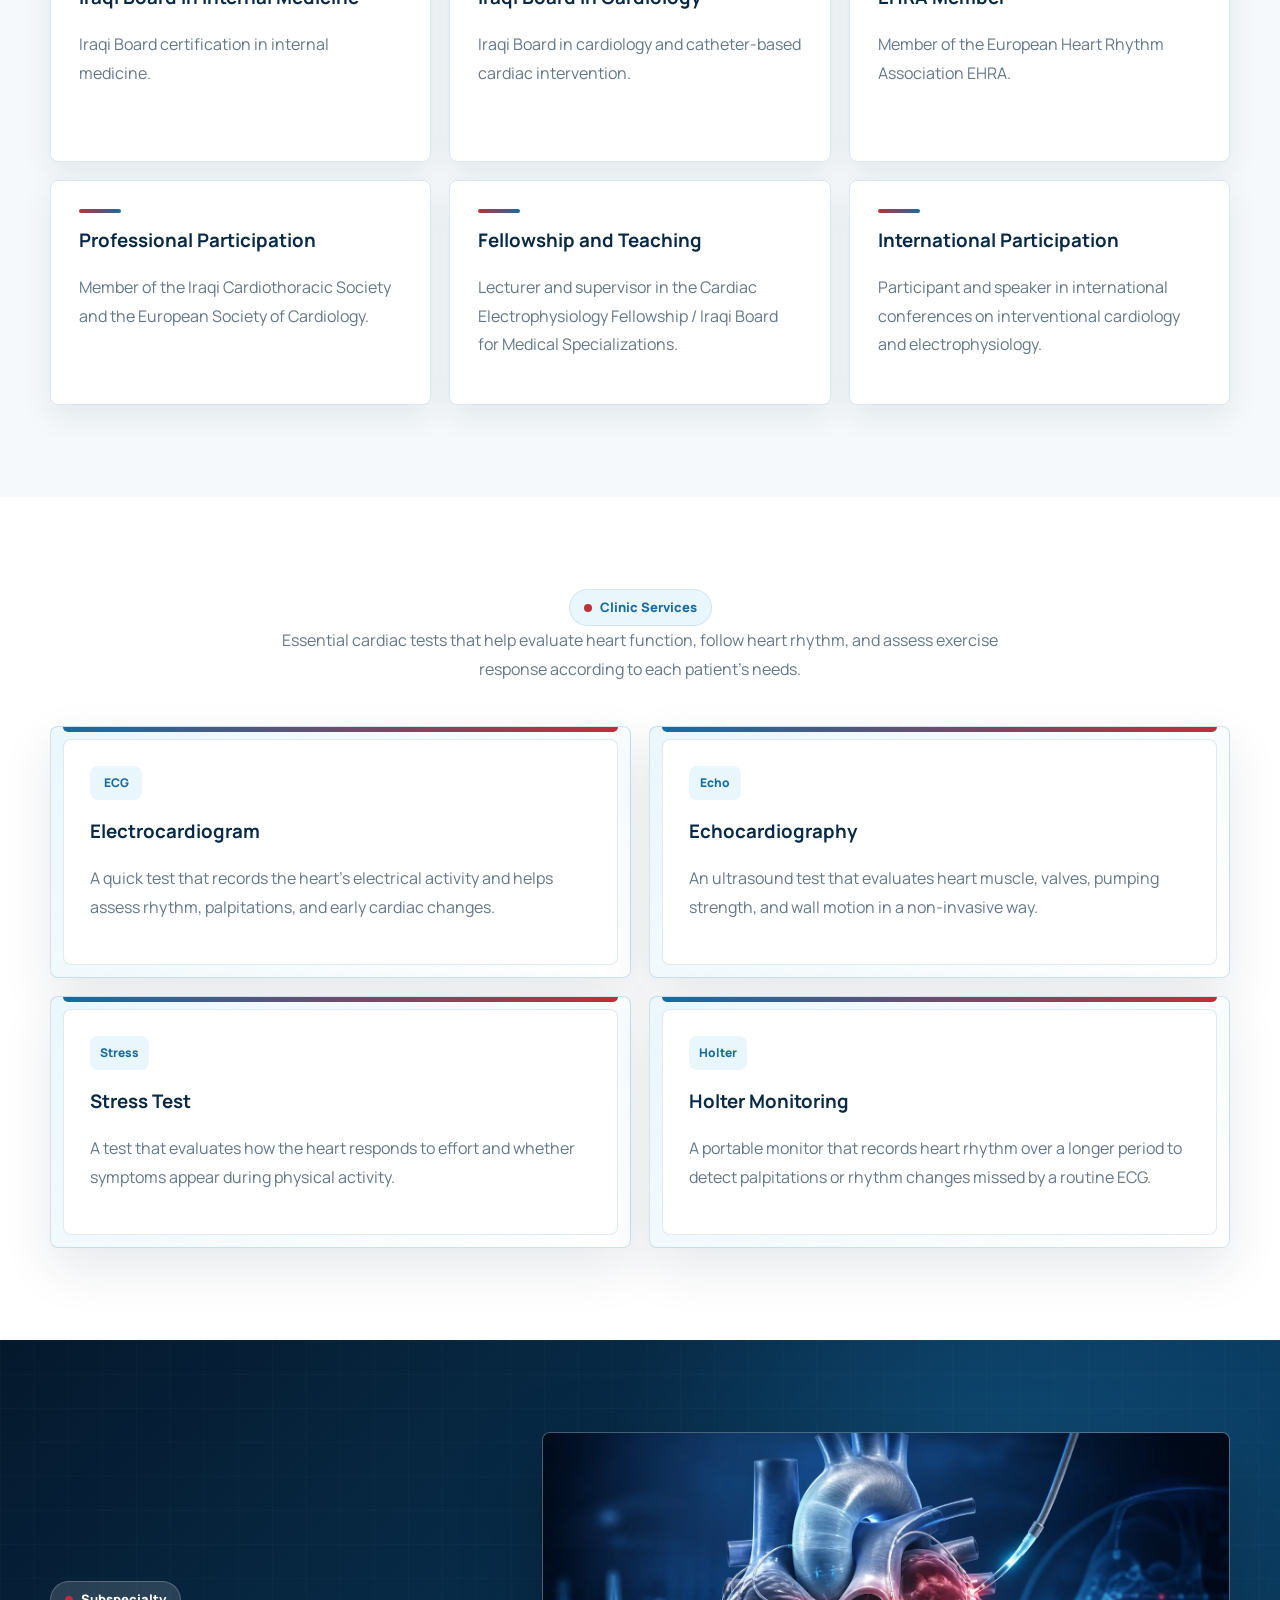
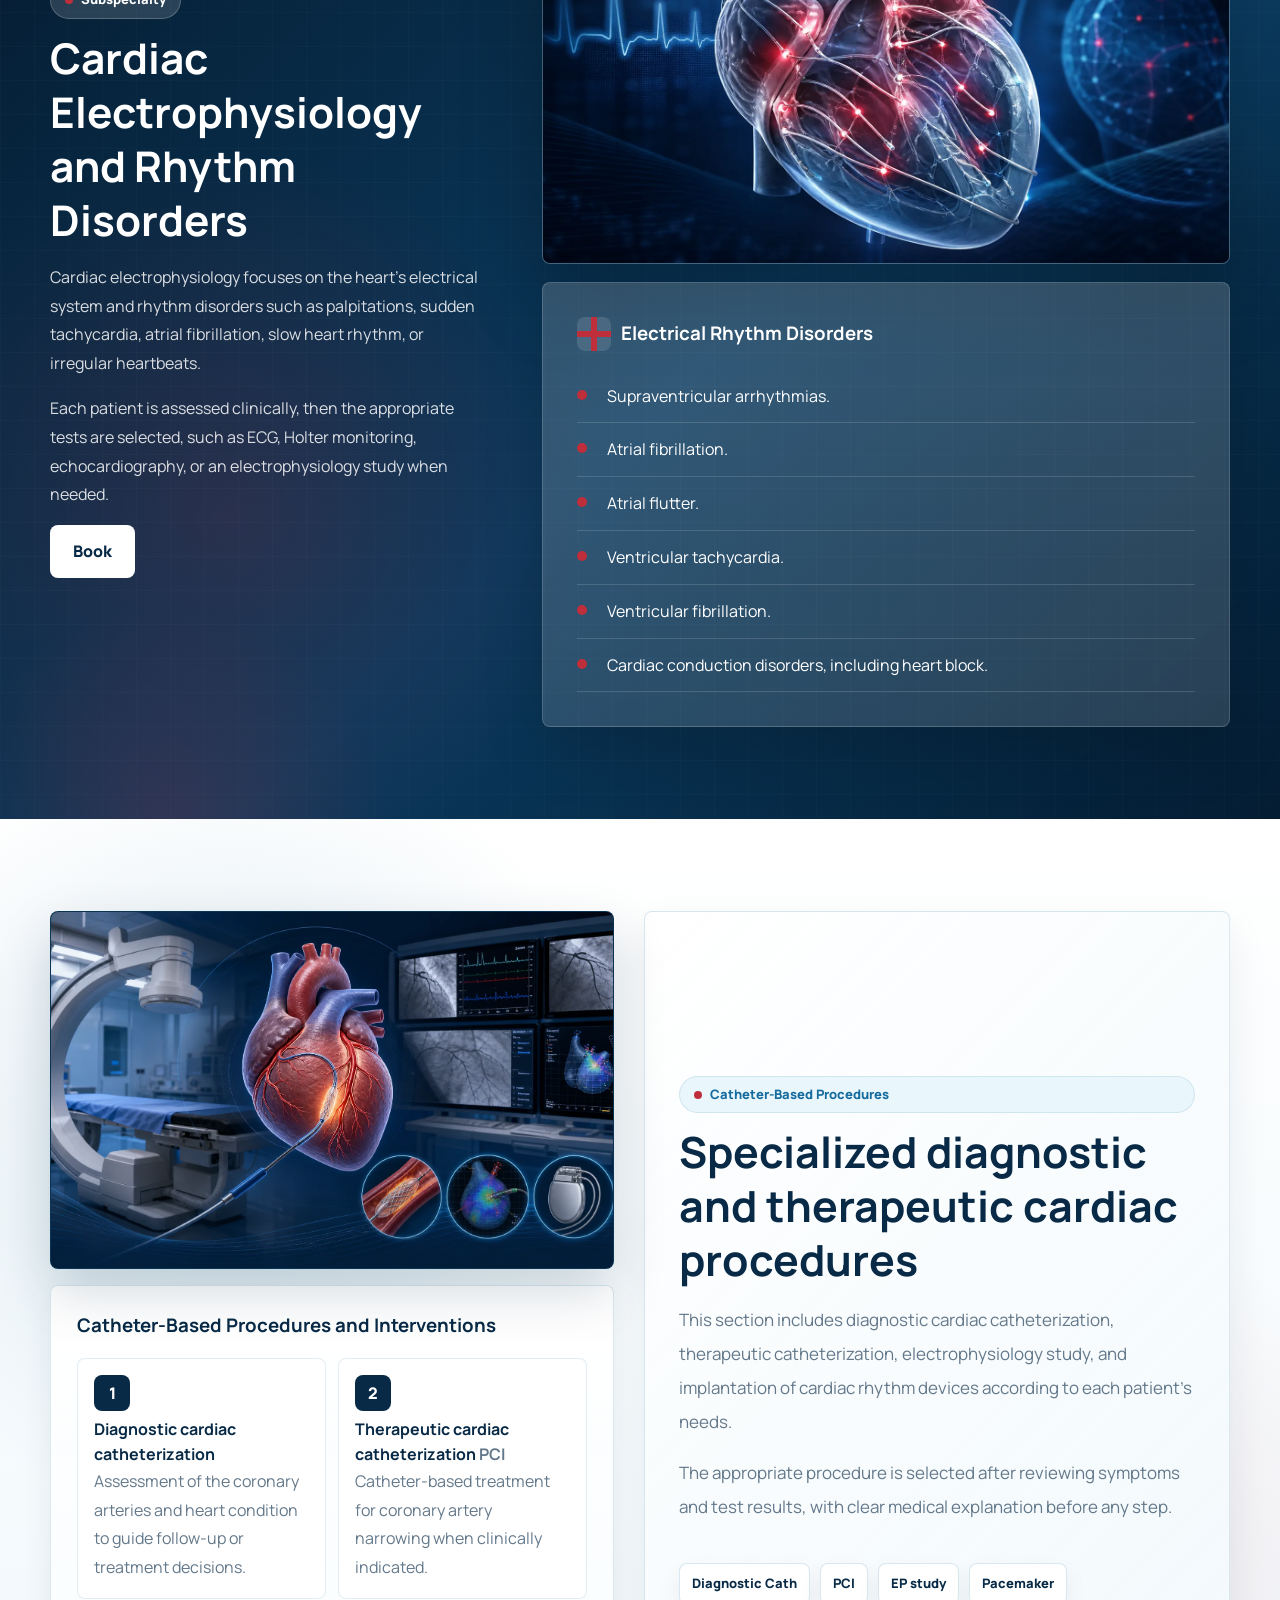
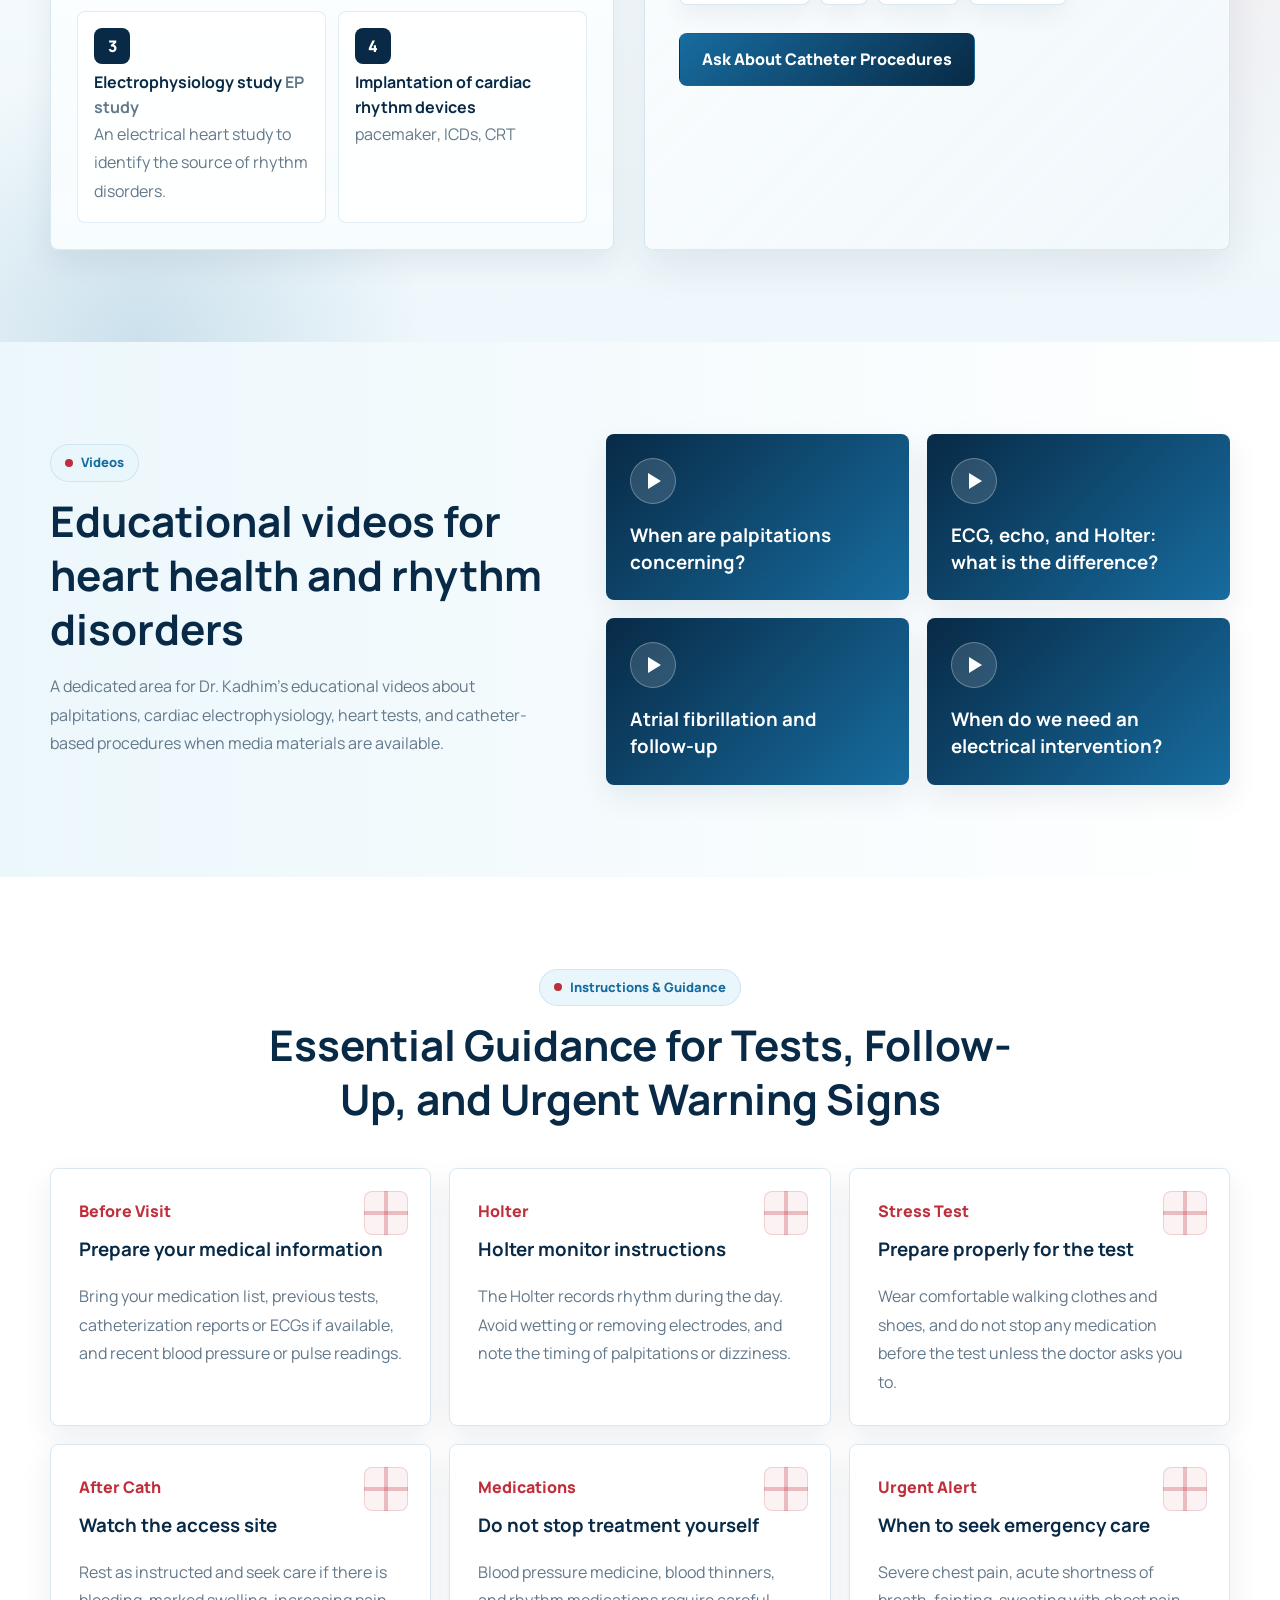
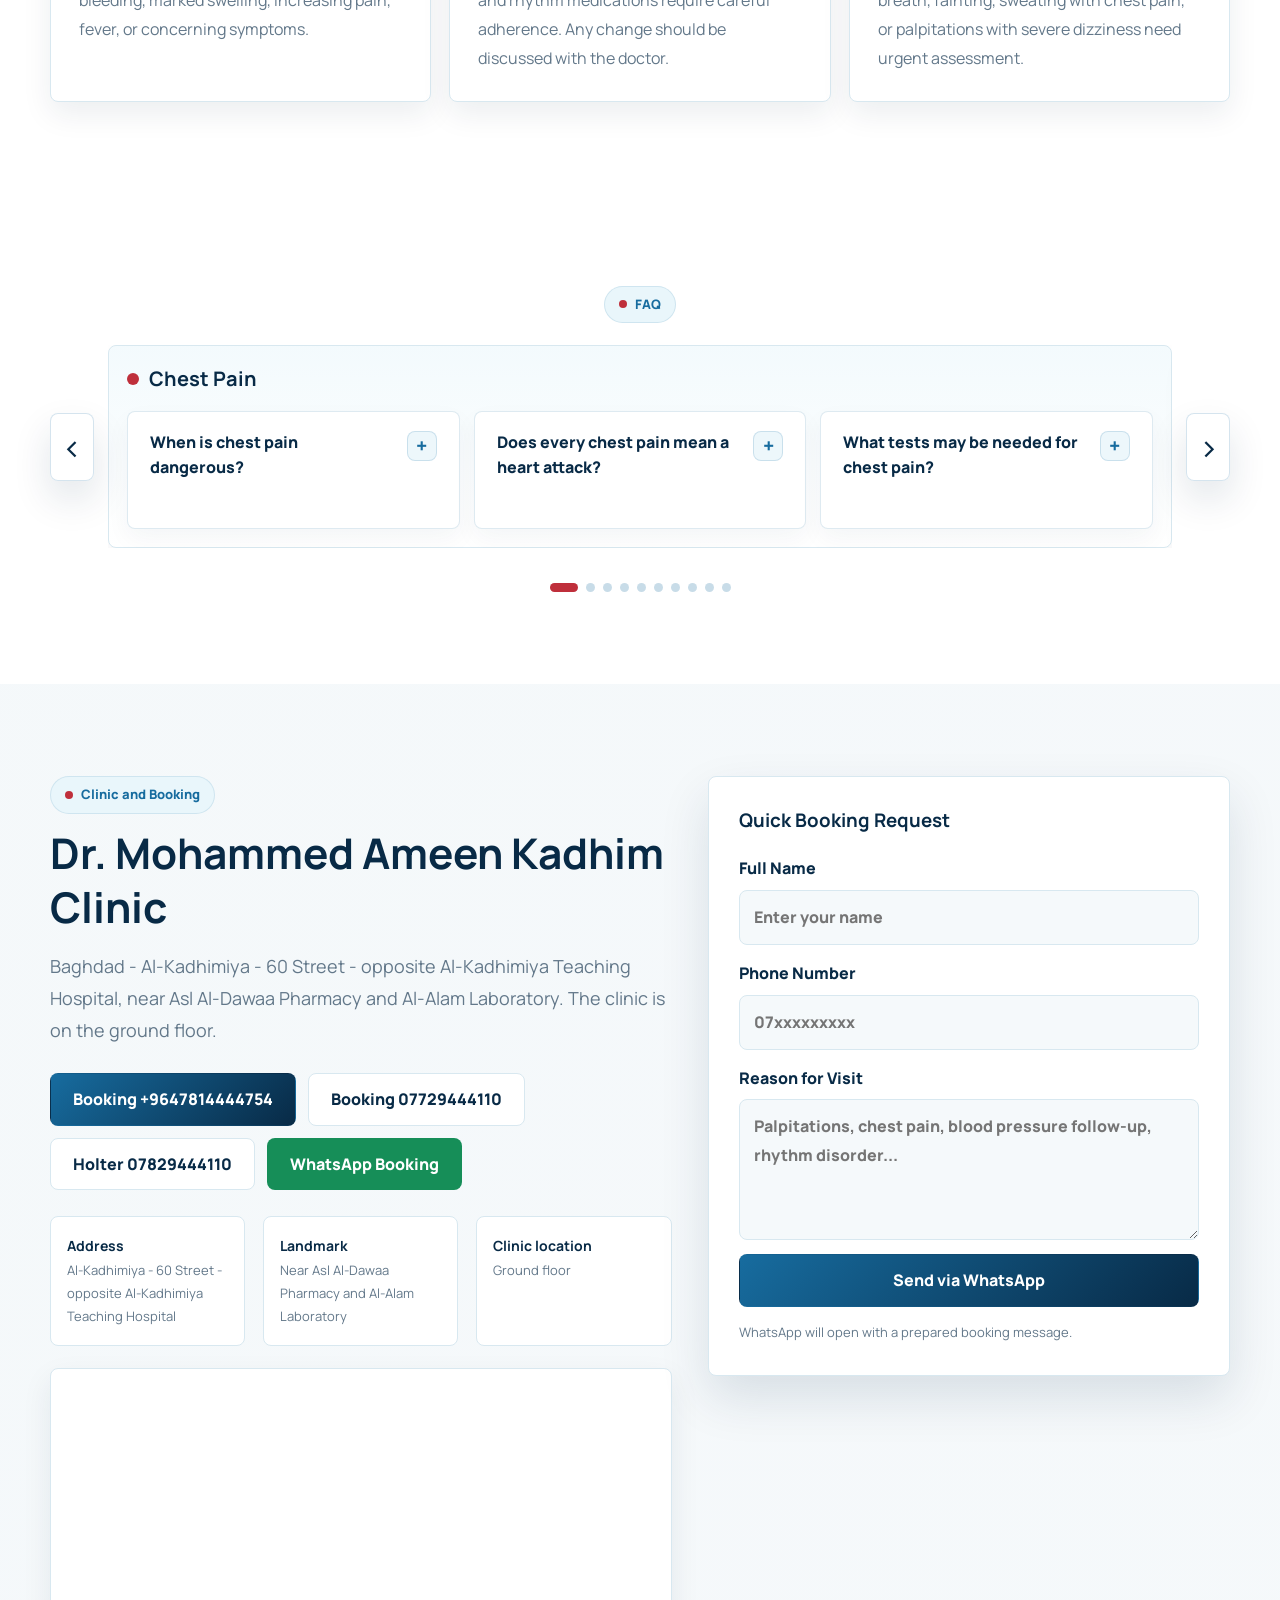
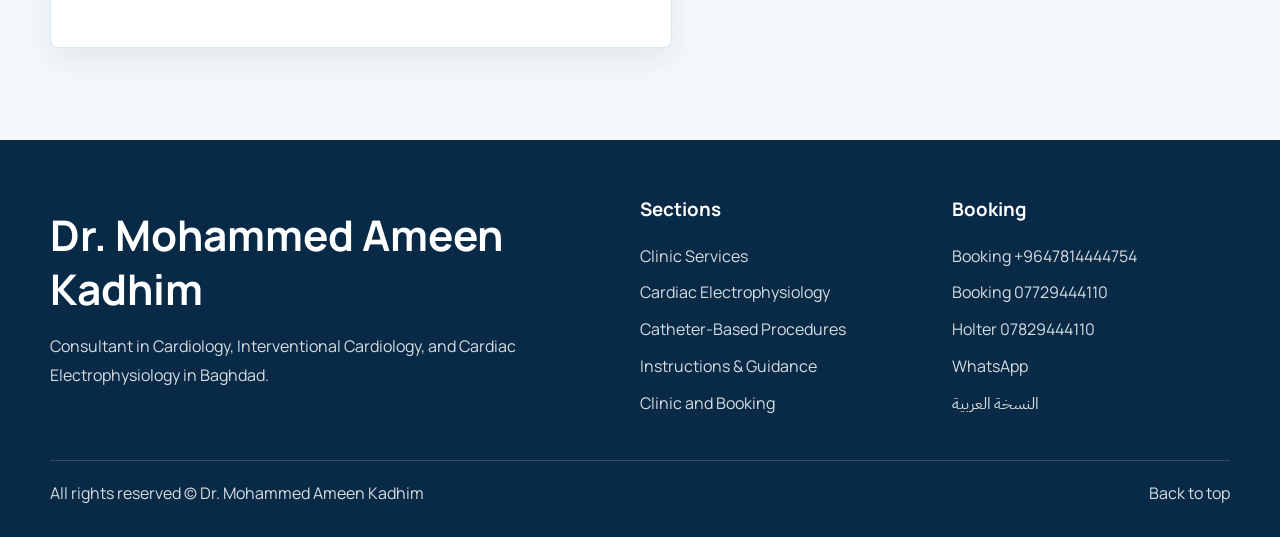
==== commit e3b75f9e: "Add files via upload" ====
--- a/index-en.html
+++ b/index-en.html
@@ -139,14 +139,19 @@
           <h2>Academic and Professional Experience</h2>
           <p>Academic experience and professional memberships supporting expertise in cardiology, catheter-based intervention, and cardiac electrophysiology.</p>
         </div>
-        <div class="qualification-grid">
+        <article class="info-card wide-info profile-card-fixed"><h3>Professional Profile</h3><p>Dr. Mohammed Ameen Kadhim is a consultant physician specializing in cardiology, interventional cardiology, and cardiac electrophysiology. He holds the Iraqi Board in Internal Medicine and the Iraqi Board in Cardiology and Catheter-Based Cardiac Intervention. His experience combines cardiac diagnosis, catheter-based procedures, rhythm disorder follow-up, and medical education.</p></article>
+        <div class="mobile-slider-controls" data-card-controls>
+          <button type="button" data-card-prev aria-label="Previous">‹</button>
+          <span data-card-count>1 / 6</span>
+          <button type="button" data-card-next aria-label="Next">›</button>
+        </div>
+        <div class="qualification-grid mobile-card-track" data-card-carousel>
           <article class="info-card"><h3>Iraqi Board in Internal Medicine</h3><p>Iraqi Board certification in internal medicine.</p></article>
           <article class="info-card"><h3>Iraqi Board in Cardiology</h3><p>Iraqi Board in cardiology and catheter-based cardiac intervention.</p></article>
           <article class="info-card"><h3>EHRA Member</h3><p>Member of the European Heart Rhythm Association EHRA.</p></article>
           <article class="info-card"><h3>Professional Participation</h3><p>Member of the Iraqi Cardiothoracic Society and the European Society of Cardiology.</p></article>
           <article class="info-card"><h3>Fellowship and Teaching</h3><p>Lecturer and supervisor in the Cardiac Electrophysiology Fellowship / Iraqi Board for Medical Specializations.</p></article>
           <article class="info-card"><h3>International Participation</h3><p>Participant and speaker in international conferences on interventional cardiology and electrophysiology.</p></article>
-          <article class="info-card wide-info"><h3>Professional Profile</h3><p>Dr. Mohammed Ameen Kadhim is a consultant physician specializing in cardiology, interventional cardiology, and cardiac electrophysiology. He holds the Iraqi Board in Internal Medicine and the Iraqi Board in Cardiology and Catheter-Based Cardiac Intervention. His experience combines cardiac diagnosis, catheter-based procedures, rhythm disorder follow-up, and medical education.</p></article>
         </div>
       </div>
     </section>
@@ -216,7 +221,12 @@
           </figure>
           <div class="timeline-card">
             <h3>Catheter-Based Procedures and Interventions</h3>
-            <ol>
+            <div class="mobile-slider-controls" data-card-controls>
+              <button type="button" data-card-prev aria-label="Previous">‹</button>
+              <span data-card-count>1 / 4</span>
+              <button type="button" data-card-next aria-label="Next">›</button>
+            </div>
+            <ol class="mobile-card-track" data-card-carousel>
               <li><strong>Diagnostic cardiac catheterization</strong><span>Assessment of the coronary arteries and heart condition to guide follow-up or treatment decisions.</span></li>
               <li><strong>Therapeutic cardiac catheterization <span class="inline-ltr">PCI</span></strong><span>Catheter-based treatment for coronary artery narrowing when clinically indicated.</span></li>
               <li><strong>Electrophysiology study <span class="inline-ltr">EP study</span></strong><span>An electrical heart study to identify the source of rhythm disorders.</span></li>
@@ -247,7 +257,12 @@
           <h2>Educational videos for heart health and rhythm disorders</h2>
           <p>A dedicated area for Dr. Kadhim's educational videos about palpitations, cardiac electrophysiology, heart tests, and catheter-based procedures when media materials are available.</p>
         </div>
-        <div class="video-grid">
+        <div class="mobile-slider-controls" data-card-controls>
+          <button type="button" data-card-prev aria-label="Previous">‹</button>
+          <span data-card-count>1 / 4</span>
+          <button type="button" data-card-next aria-label="Next">›</button>
+        </div>
+        <div class="video-grid mobile-card-track" data-card-carousel>
           <article class="video-card"><span></span><h3>When are palpitations concerning?</h3></article>
           <article class="video-card"><span></span><h3>ECG, echo, and Holter: what is the difference?</h3></article>
           <article class="video-card"><span></span><h3>Atrial fibrillation and follow-up</h3></article>
@@ -262,7 +277,12 @@
           <span class="eyebrow">Instructions & Guidance</span>
           <h2>Essential Guidance for Tests, Follow-Up, and Urgent Warning Signs</h2>
         </div>
-        <div class="article-grid guidance-grid">
+        <div class="mobile-slider-controls" data-card-controls>
+          <button type="button" data-card-prev aria-label="Previous">‹</button>
+          <span data-card-count>1 / 6</span>
+          <button type="button" data-card-next aria-label="Next">›</button>
+        </div>
+        <div class="article-grid guidance-grid mobile-card-track" data-card-carousel>
           <article class="article-card"><span>Before Visit</span><h3>Prepare your medical information</h3><p>Bring your medication list, previous tests, catheterization reports or ECGs if available, and recent blood pressure or pulse readings.</p></article>
           <article class="article-card"><span>Holter</span><h3>Holter monitor instructions</h3><p>The Holter records rhythm during the day. Avoid wetting or removing electrodes, and note the timing of palpitations or dizziness.</p></article>
           <article class="article-card"><span>Stress Test</span><h3>Prepare properly for the test</h3><p>Wear comfortable walking clothes and shoes, and do not stop any medication before the test unless the doctor asks you to.</p></article>
--- a/styles.css
+++ b/styles.css
@@ -2854,6 +2854,10 @@
 
 /* Premium responsive pass: keeps desktop intact and rebuilds mobile/tablet behavior */
 .nav-language-link {
+  display: none;
+}
+
+.mobile-slider-controls {
   display: none;
 }
 
@@ -3379,6 +3383,102 @@
   .mobile-quickbar a:last-child {
     border-left: 0;
   }
+
+  .mobile-slider-controls {
+    width: 100%;
+    display: flex;
+    align-items: center;
+    justify-content: center;
+    gap: 10px;
+    margin: -6px auto 16px;
+    direction: ltr;
+  }
+
+  .mobile-slider-controls button {
+    width: 42px;
+    height: 42px;
+    display: grid;
+    place-items: center;
+    color: var(--navy);
+    background: var(--white);
+    border: 1px solid var(--line);
+    border-radius: 8px;
+    box-shadow: 0 12px 26px rgba(8, 42, 70, 0.08);
+    cursor: pointer;
+    font-size: 28px;
+    font-weight: 900;
+    line-height: 1;
+  }
+
+  .mobile-slider-controls span {
+    min-width: 72px;
+    min-height: 34px;
+    display: inline-flex;
+    align-items: center;
+    justify-content: center;
+    color: var(--blue);
+    background: var(--cyan);
+    border: 1px solid rgba(23, 108, 159, 0.14);
+    border-radius: 999px;
+    font-size: 13px;
+    font-weight: 900;
+  }
+
+  .mobile-card-track {
+    display: grid !important;
+    grid-auto-flow: column;
+    grid-auto-columns: minmax(278px, 86%);
+    grid-template-columns: none !important;
+    gap: 14px;
+    width: calc(100vw - 24px);
+    max-width: calc(100vw - 24px);
+    margin-inline: calc((100% - (100vw - 24px)) / 2);
+    padding: 4px 2px 16px;
+    direction: ltr;
+    overflow-x: auto;
+    overscroll-behavior-x: contain;
+    scroll-behavior: smooth;
+    scroll-snap-type: x mandatory;
+    scrollbar-width: none;
+  }
+
+  .mobile-card-track::-webkit-scrollbar {
+    display: none;
+  }
+
+  .mobile-card-track > * {
+    min-width: 0;
+    height: auto;
+    scroll-snap-align: center;
+    scroll-snap-stop: always;
+  }
+
+  html[dir="rtl"] .mobile-card-track > * {
+    direction: rtl;
+  }
+
+  html[dir="ltr"] .mobile-card-track > * {
+    direction: ltr;
+  }
+
+  .mobile-card-track > .wide-info {
+    grid-column: auto;
+  }
+
+  .mobile-card-track .info-card,
+  .mobile-card-track .service-card,
+  .mobile-card-track .article-card,
+  .mobile-card-track .video-card {
+    min-height: 100%;
+  }
+
+  .mobile-card-track .service-card {
+    display: flex;
+  }
+
+  .mobile-card-track .service-inner {
+    width: 100%;
+  }
 }
 
 @media (max-width: 480px) {
@@ -3446,6 +3546,13 @@
   .mobile-quickbar a {
     font-size: 10px;
   }
+
+  .mobile-card-track {
+    grid-auto-columns: minmax(270px, 88%);
+    width: calc(100vw - 20px);
+    max-width: calc(100vw - 20px);
+    margin-inline: calc((100% - (100vw - 20px)) / 2);
+  }
 }
 
 @media (max-width: 390px) {
@@ -3472,6 +3579,10 @@
   html[dir="ltr"] .hero-copy {
     padding-inline: 13px;
     font-size: 14.5px;
+  }
+
+  .mobile-card-track {
+    grid-auto-columns: minmax(260px, 89%);
   }
 }
 
@@ -3526,3 +3637,270 @@
     display: none;
   }
 }
+
+/* Final section polish for mobile/tablet cards */
+.profile-card-fixed {
+  margin: 0 0 18px;
+}
+
+.profile-card-fixed p {
+  max-width: 980px;
+  font-size: 16.5px;
+  line-height: 2;
+}
+
+@media (min-width: 769px) {
+  #qualifications .qualification-grid {
+    grid-template-columns: repeat(3, minmax(0, 1fr));
+  }
+}
+
+@media (max-width: 768px) {
+  #qualifications .section-head,
+  #services .section-head,
+  #interventions .section-head {
+    text-align: center;
+  }
+
+  #qualifications .profile-card-fixed {
+    width: 100%;
+    margin: 0 0 18px;
+    padding: 20px;
+    text-align: start;
+  }
+
+  #qualifications .profile-card-fixed h3 {
+    margin-bottom: 10px;
+  }
+
+  #qualifications .profile-card-fixed p {
+    font-size: 15.5px;
+    line-height: 1.95;
+  }
+
+  #qualifications .qualification-grid.mobile-card-track {
+    grid-auto-columns: minmax(278px, 86%);
+  }
+
+  #qualifications .qualification-grid.mobile-card-track .info-card {
+    min-height: 238px;
+  }
+
+  #services .service-grid {
+    width: 100%;
+    max-width: 100%;
+    display: grid !important;
+    grid-template-columns: 1fr !important;
+    gap: 14px;
+    margin: 0;
+    padding: 0;
+    overflow: visible;
+    direction: inherit;
+  }
+
+  #services .service-card {
+    width: 100%;
+    min-width: 0;
+    min-height: auto;
+    padding: 10px;
+  }
+
+  #services .service-inner {
+    min-height: 210px;
+    padding: 22px;
+  }
+
+  .interventions-section,
+  .interventions-section .container,
+  .interventions-section .split-grid,
+  .intervention-showcase,
+  .intervention-copy,
+  .timeline-card,
+  .intervention-visual {
+    width: 100%;
+    max-width: 100%;
+    min-width: 0;
+  }
+
+  .interventions-section {
+    overflow: hidden;
+  }
+
+  .interventions-section .split-grid {
+    gap: 18px;
+    overflow: hidden;
+  }
+
+  .intervention-copy {
+    align-items: stretch;
+    padding: 20px 18px;
+    overflow: hidden;
+    text-align: start;
+  }
+
+  html[dir="rtl"] .intervention-copy {
+    direction: rtl;
+    text-align: right;
+  }
+
+  html[dir="ltr"] .intervention-copy {
+    direction: ltr;
+    text-align: left;
+  }
+
+  .intervention-copy h2 {
+    max-width: 100%;
+    font-size: clamp(28px, 7.4vw, 36px);
+    line-height: 1.36;
+    overflow-wrap: break-word;
+    text-wrap: balance;
+  }
+
+  .intervention-copy p {
+    max-width: 100%;
+    font-size: 16px;
+    line-height: 1.95;
+    overflow-wrap: break-word;
+  }
+
+  .cath-tags {
+    display: grid;
+    grid-template-columns: repeat(2, minmax(0, 1fr));
+    gap: 8px;
+  }
+
+  .cath-tags span {
+    width: 100%;
+    min-width: 0;
+    justify-content: center;
+    text-align: center;
+  }
+
+  .timeline-card {
+    padding: 18px;
+    overflow: hidden;
+  }
+
+  .timeline-card h3 {
+    max-width: 100%;
+    font-size: clamp(23px, 6.3vw, 30px);
+    line-height: 1.35;
+    text-align: center;
+    overflow-wrap: break-word;
+  }
+
+  .timeline-card ol.mobile-card-track {
+    grid-auto-columns: minmax(0, 100%);
+    width: 100%;
+    max-width: 100%;
+    margin-inline: 0;
+    padding: 4px 0 12px;
+    gap: 12px;
+  }
+
+  .timeline-card ol.mobile-card-track > li {
+    width: 100%;
+    min-height: 198px;
+    padding: 64px 18px 20px;
+    overflow: hidden;
+  }
+
+  .timeline-card li strong,
+  .timeline-card li span {
+    max-width: 100%;
+    overflow-wrap: break-word;
+  }
+
+  html[dir="rtl"] .timeline-card li::before {
+    right: 18px;
+    left: auto;
+  }
+
+  html[dir="ltr"] .timeline-card li::before {
+    right: auto;
+    left: 18px;
+  }
+}
+
+@media (min-width: 560px) and (max-width: 768px) {
+  #services .service-grid {
+    grid-template-columns: repeat(2, minmax(0, 1fr)) !important;
+  }
+}
+
+@media (max-width: 480px) {
+  #qualifications .qualification-grid.mobile-card-track {
+    grid-auto-columns: minmax(270px, 88%);
+  }
+
+  #services .service-inner {
+    min-height: 195px;
+    padding: 20px;
+  }
+
+  .intervention-copy {
+    padding: 18px 16px;
+  }
+
+  .intervention-copy h2 {
+    font-size: clamp(27px, 8vw, 34px);
+  }
+
+  .timeline-card ol.mobile-card-track {
+    grid-auto-columns: minmax(0, 100%);
+    width: 100%;
+    max-width: 100%;
+    margin-inline: 0;
+  }
+}
+
+@media (max-width: 390px) {
+  #services .service-inner {
+    padding: 18px;
+  }
+
+  .intervention-copy h2 {
+    font-size: clamp(25px, 8.4vw, 32px);
+  }
+
+  .cath-tags {
+    grid-template-columns: 1fr;
+  }
+}
+
+@media (max-width: 768px) {
+  .interventions-section > .container.split-grid {
+    width: min(100% - 24px, 1180px) !important;
+    max-width: 1180px;
+    margin-inline: auto;
+  }
+
+  .timeline-card ol.mobile-card-track {
+    display: flex !important;
+    flex-wrap: nowrap;
+    align-items: stretch;
+    grid-template-columns: none !important;
+    grid-auto-flow: initial;
+    grid-auto-columns: initial;
+    width: 100%;
+    max-width: 100%;
+    margin-inline: 0;
+    padding: 4px 0 12px;
+    gap: 12px;
+    overflow-x: auto;
+    scroll-snap-type: x mandatory;
+  }
+
+  .timeline-card ol.mobile-card-track > li {
+    flex: 0 0 100%;
+    width: 100%;
+    max-width: 100%;
+    scroll-snap-align: center;
+  }
+}
+
+@media (max-width: 480px) {
+  .interventions-section > .container.split-grid {
+    width: min(100% - 20px, 1180px) !important;
+  }
+}
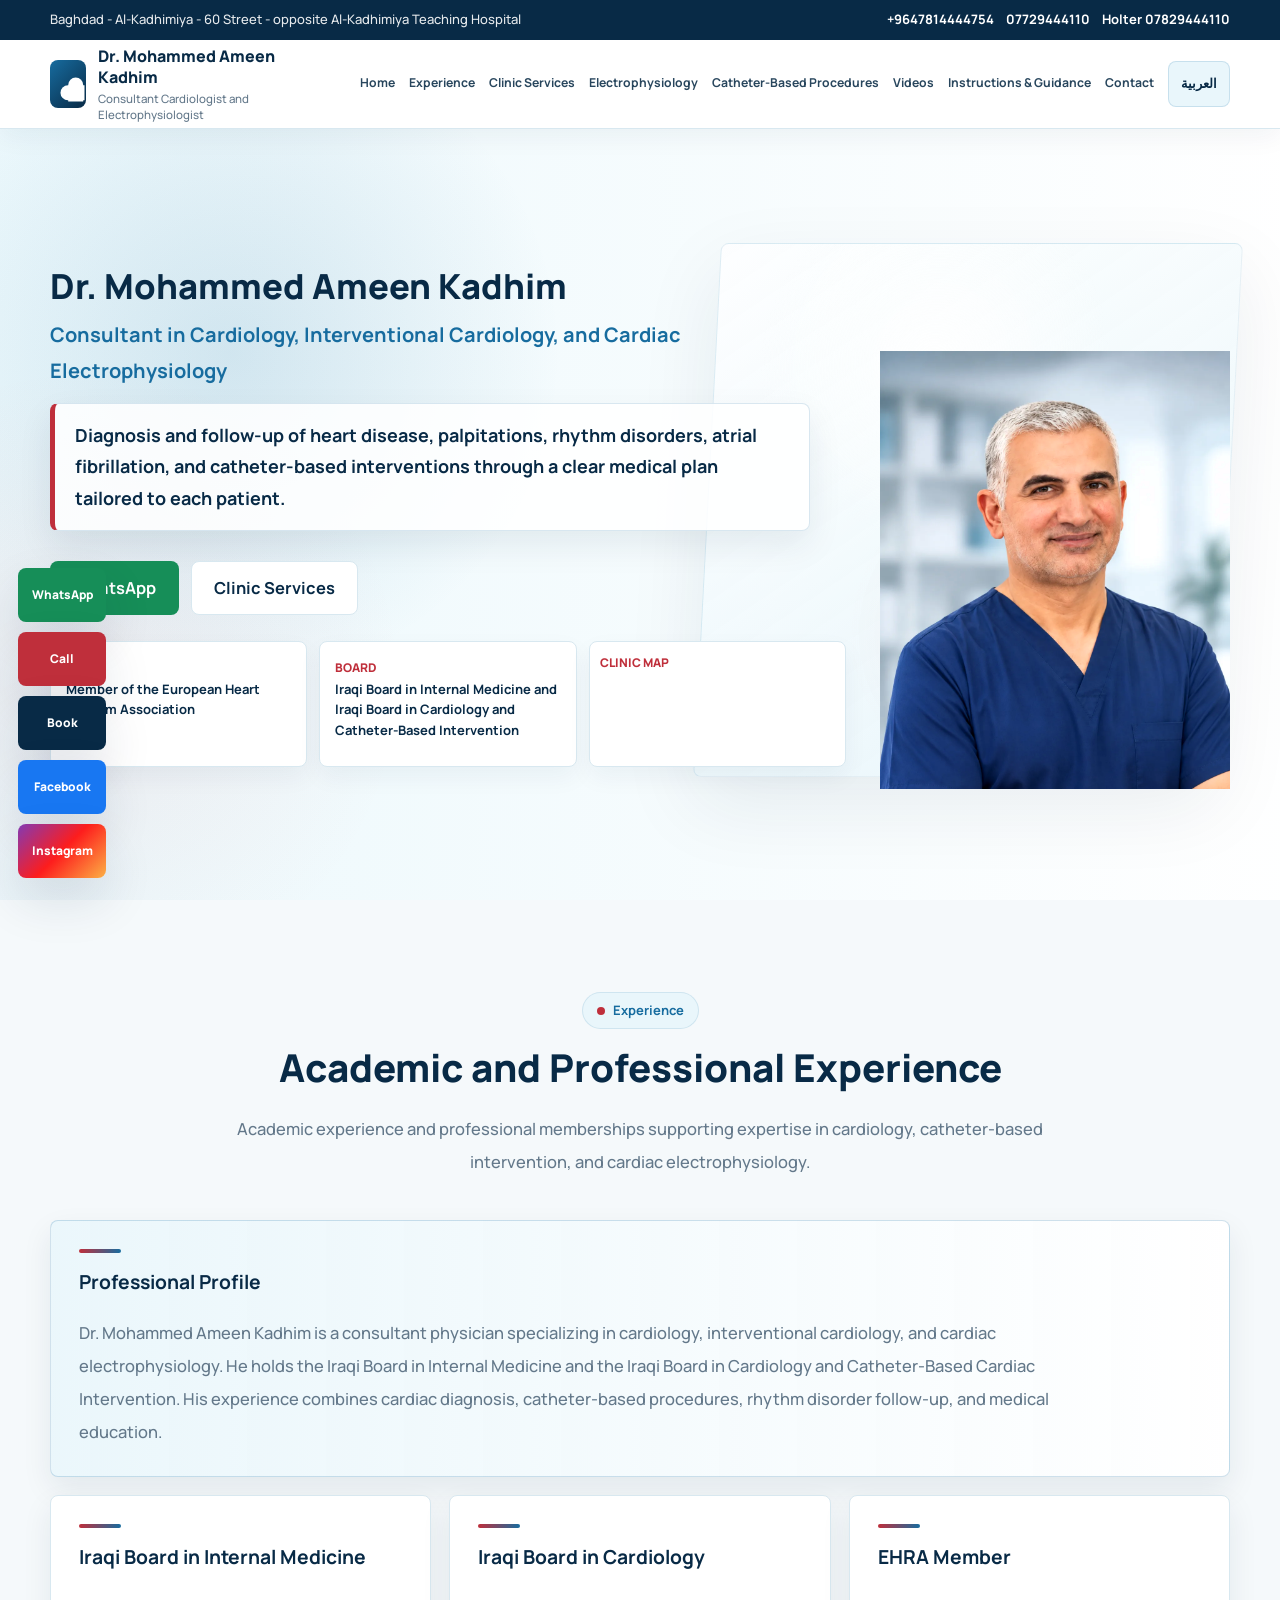
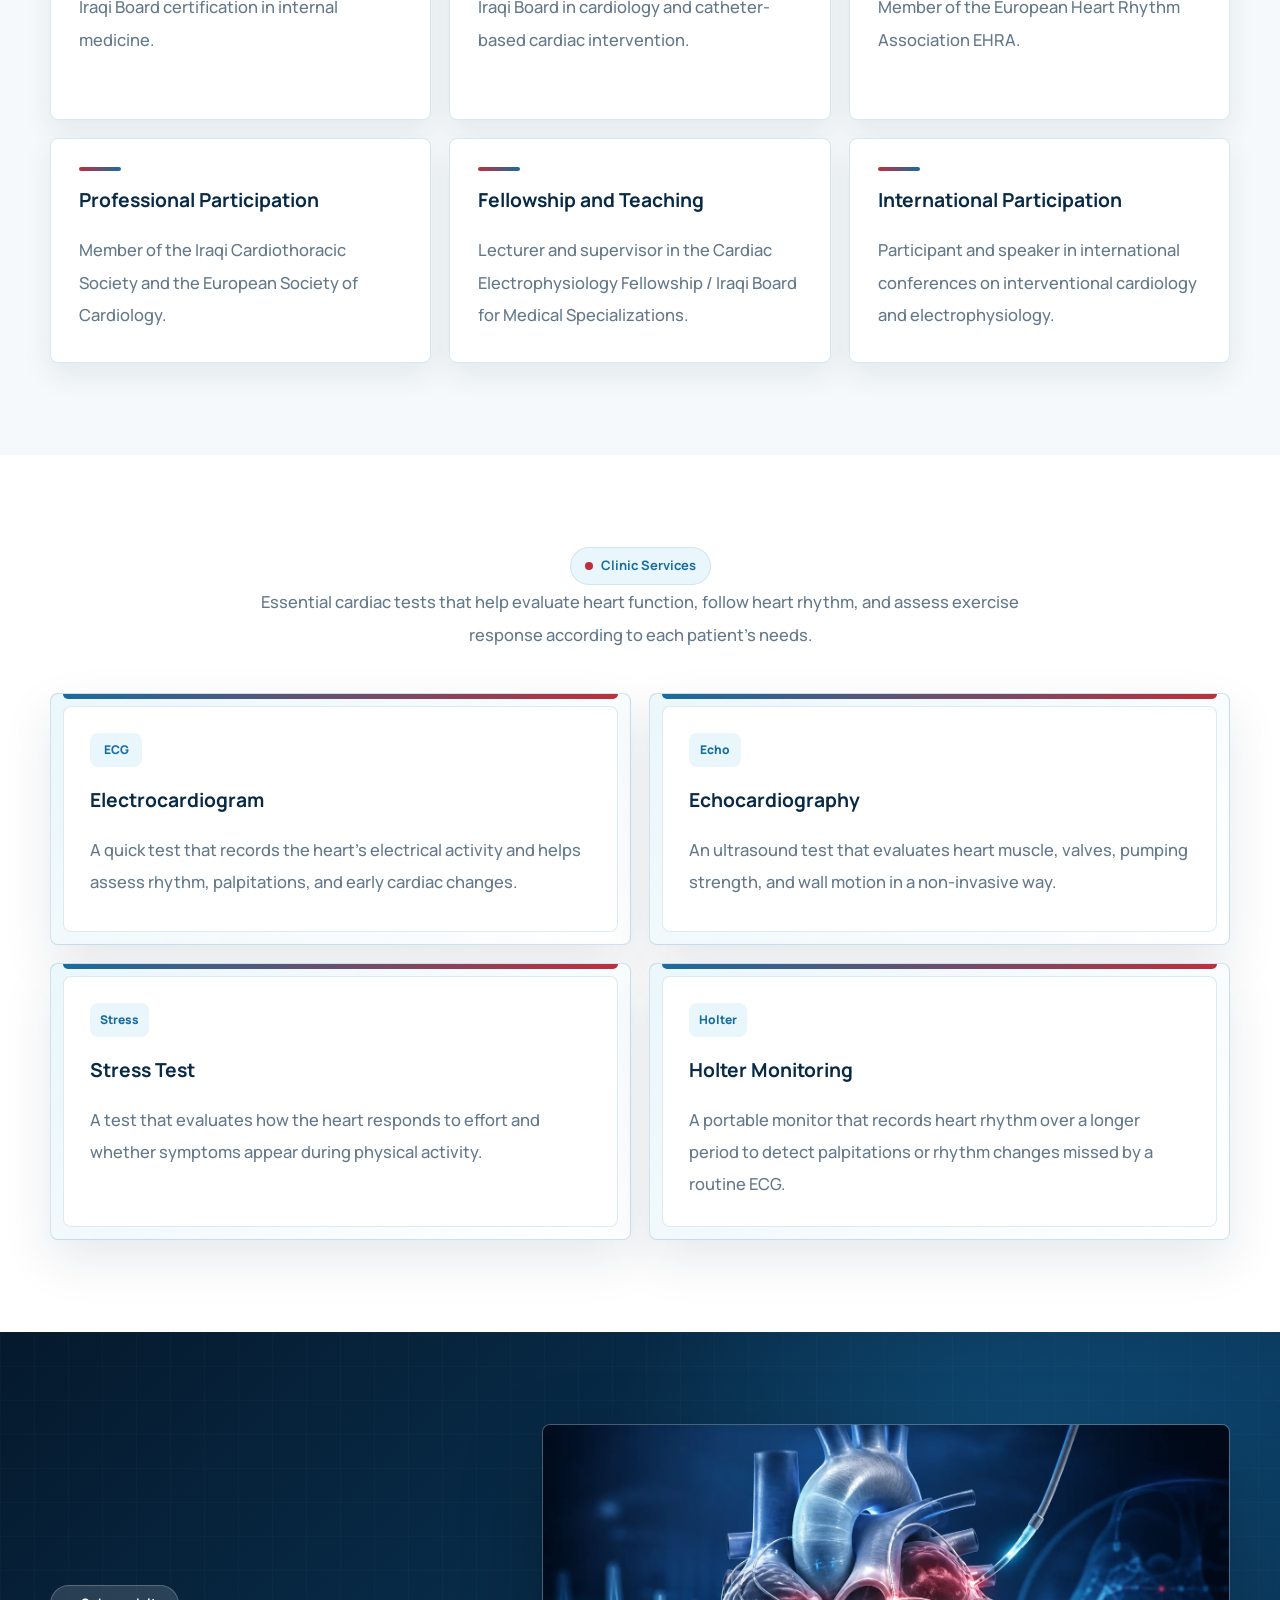
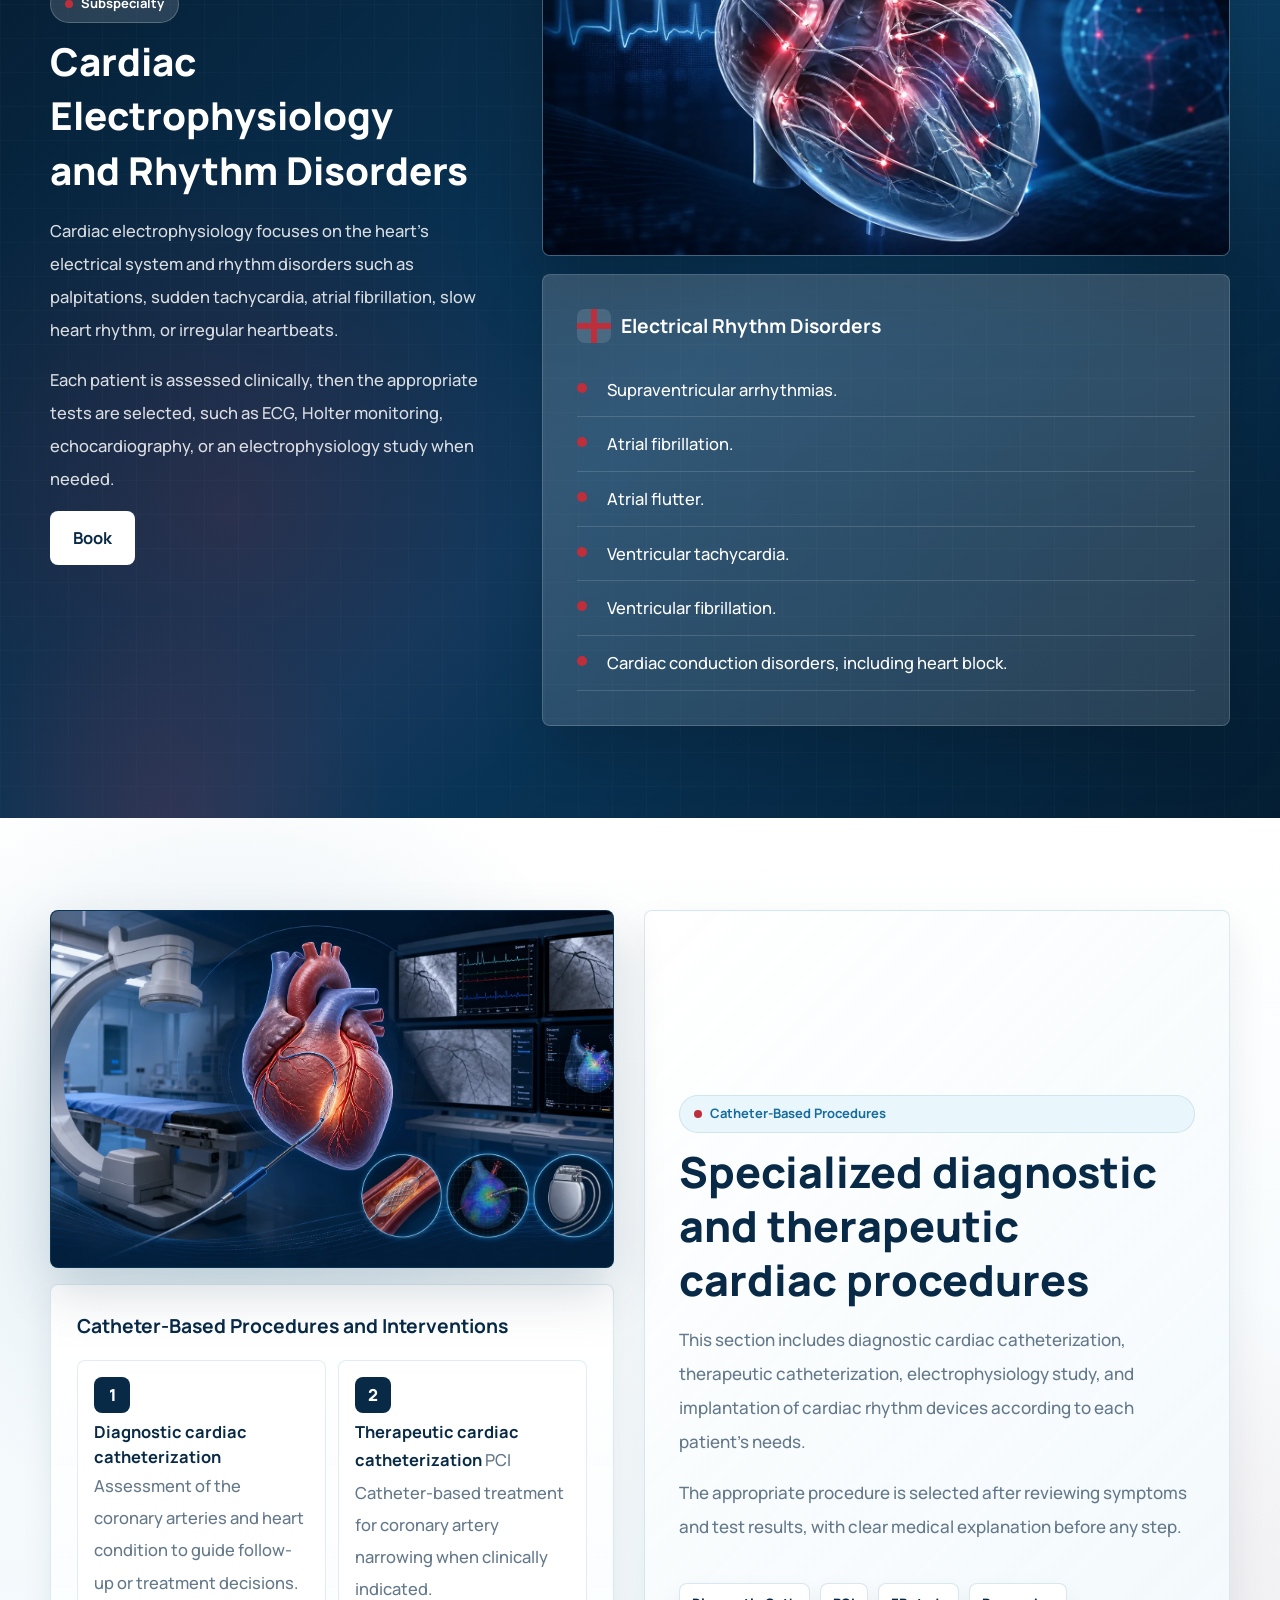
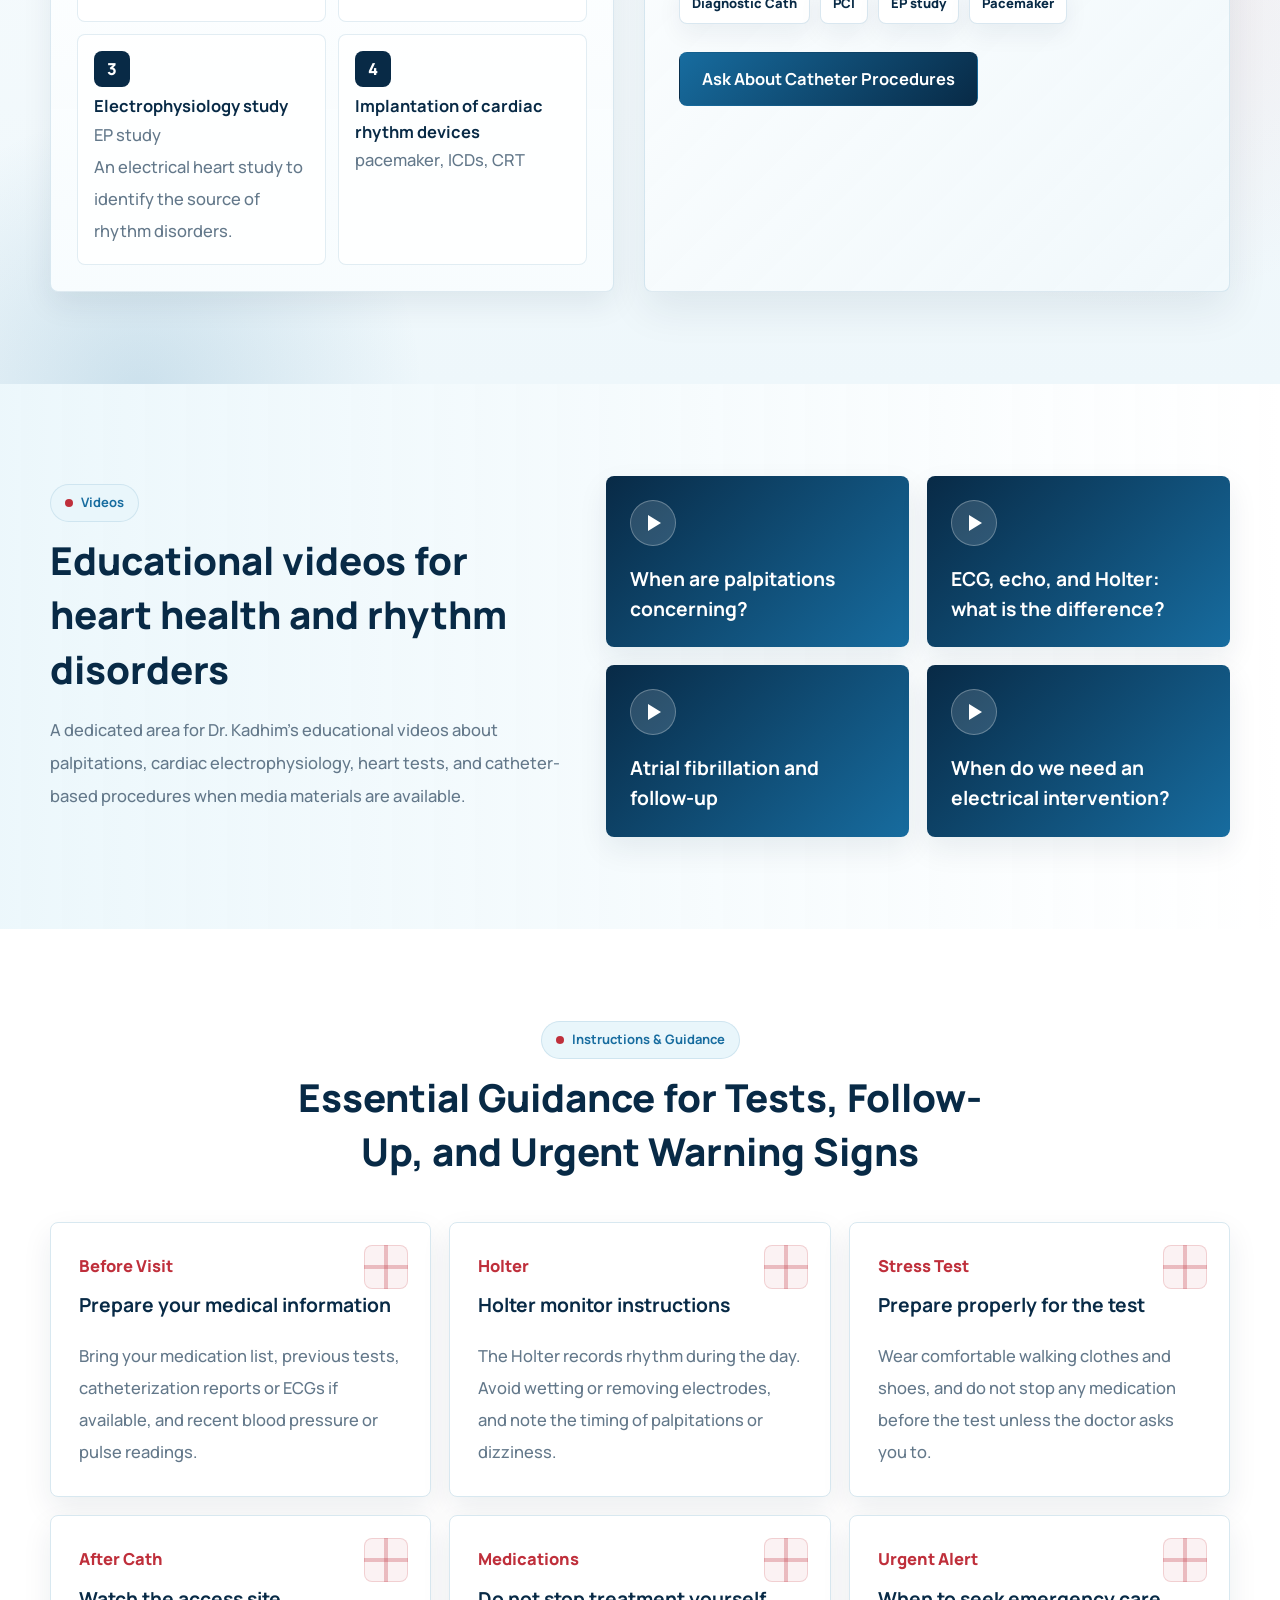
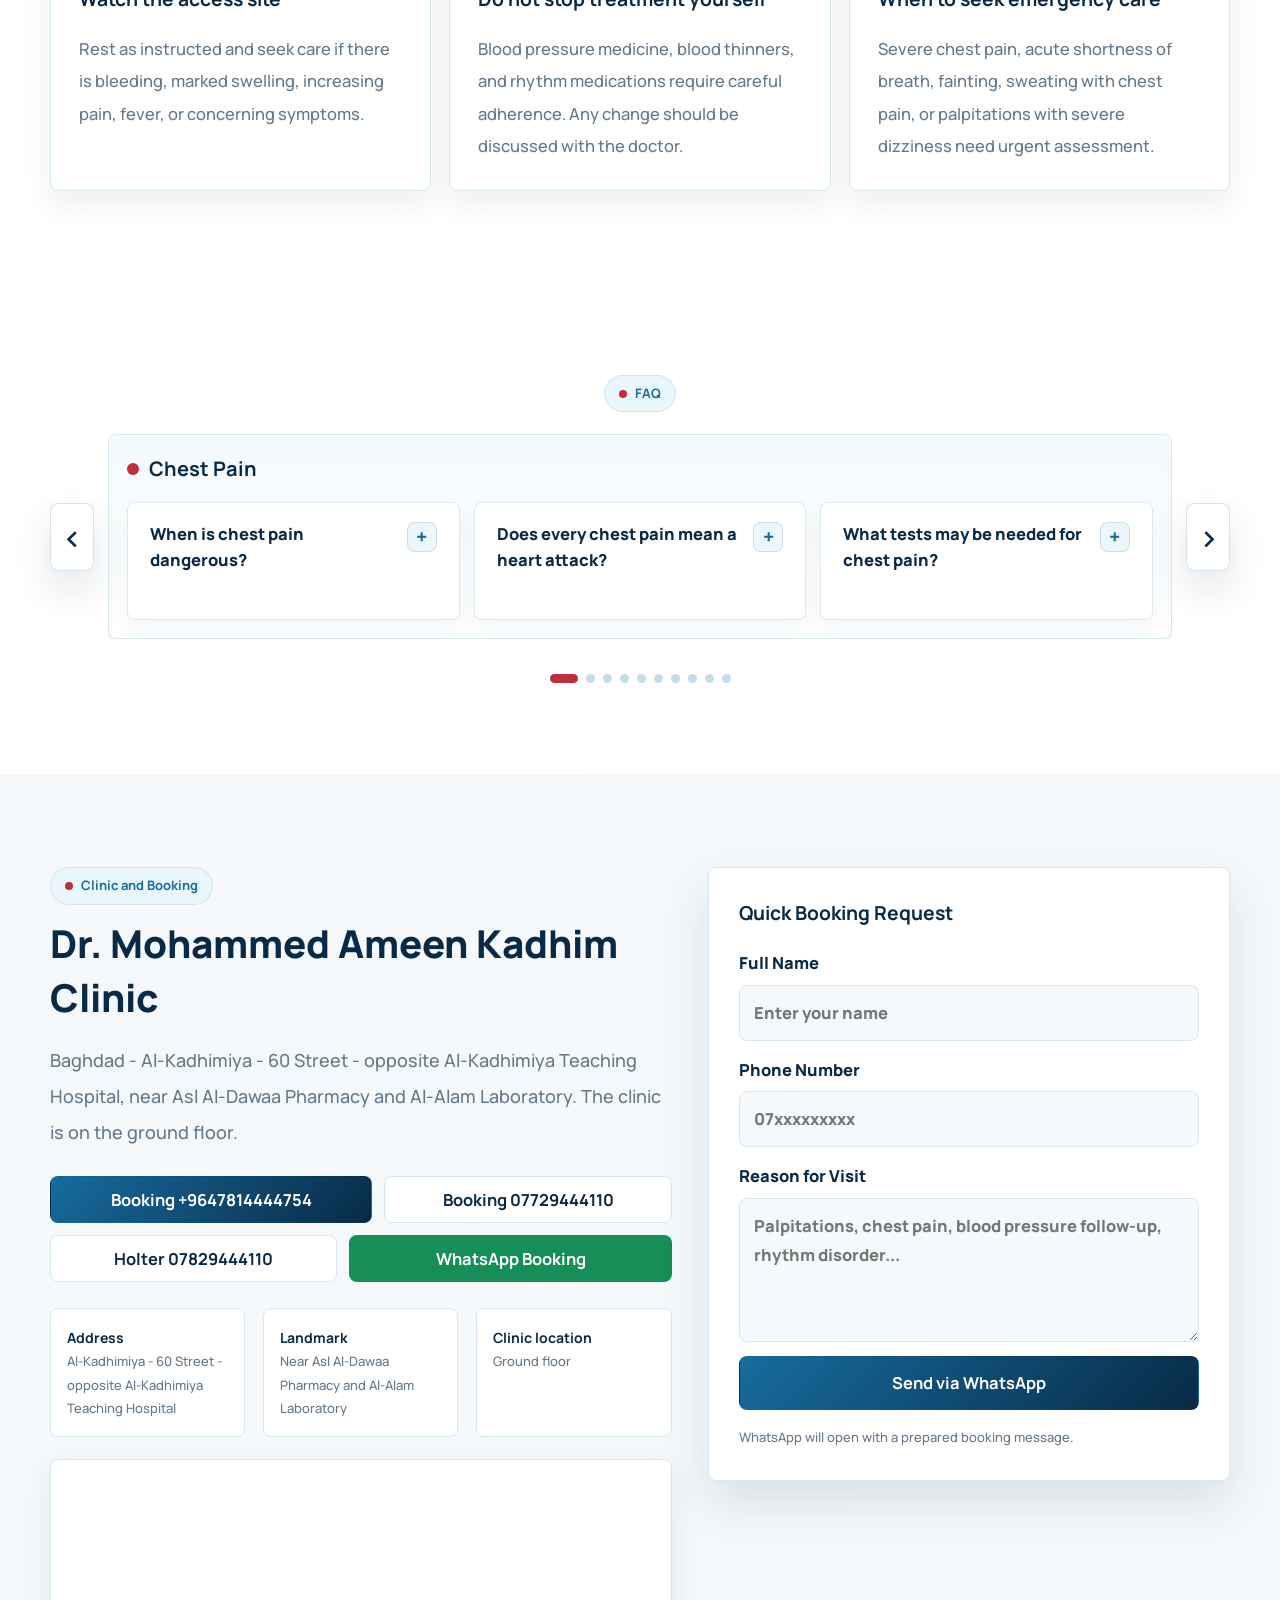
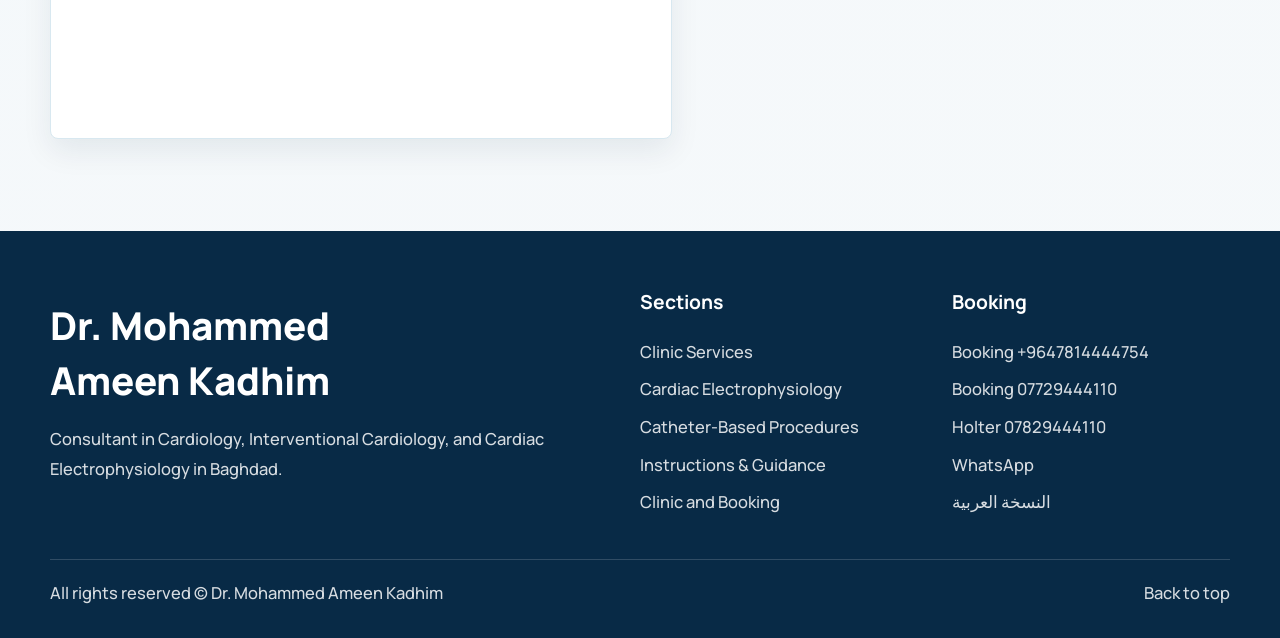
==== commit e48b86c1: "Add files via upload" ====
--- a/index-en.html
+++ b/index-en.html
@@ -29,7 +29,7 @@
   <link rel="alternate" hreflang="x-default" href="index.html" />
   <link rel="preconnect" href="https://fonts.googleapis.com" />
   <link rel="preconnect" href="https://fonts.gstatic.com" crossorigin />
-  <link href="https://fonts.googleapis.com/css2?family=IBM+Plex+Sans+Arabic:wght@400;500;600;700;800&family=Manrope:wght@400;500;600;700;800&display=swap" rel="stylesheet" />
+  <link href="https://fonts.googleapis.com/css2?family=Manrope:wght@400;500;600;700;800&family=Noto+Kufi+Arabic:wght@400;500;600;700;800&family=Tajawal:wght@400;500;700;800;900&display=swap" rel="stylesheet" />
   <link rel="preload" href="assets/images/doctor-main.webp" as="image" type="image/webp" />
   <link rel="stylesheet" href="styles.css" />
   <script type="application/ld+json">
@@ -384,10 +384,10 @@
           <h2>Dr. Mohammed Ameen Kadhim Clinic</h2>
           <p class="address">Baghdad - Al-Kadhimiya - 60 Street - opposite Al-Kadhimiya Teaching Hospital, near Asl Al-Dawaa Pharmacy and Al-Alam Laboratory. The clinic is on the ground floor.</p>
           <div class="contact-actions">
-            <a class="btn btn-primary" href="tel:+9647814444754">Booking +9647814444754</a>
-            <a class="btn btn-outline" href="tel:07729444110">Booking 07729444110</a>
-            <a class="btn btn-outline" href="tel:07829444110">Holter 07829444110</a>
-            <a class="btn btn-whatsapp" href="https://wa.me/9647814444754" target="_blank" rel="noopener">WhatsApp Booking</a>
+            <a class="btn btn-primary action-book-main" href="tel:+9647814444754">Booking +9647814444754</a>
+            <a class="btn btn-outline action-book-call" href="tel:07729444110">Booking 07729444110</a>
+            <a class="btn btn-outline action-holter" href="tel:07829444110">Holter 07829444110</a>
+            <a class="btn btn-whatsapp action-book-whatsapp" href="https://wa.me/9647814444754" target="_blank" rel="noopener">WhatsApp Booking</a>
           </div>
           <div class="clinic-details">
             <div><strong>Address</strong><span>Al-Kadhimiya - 60 Street - opposite Al-Kadhimiya Teaching Hospital</span></div>
@@ -452,11 +452,11 @@
   </div>
 
   <nav class="mobile-quickbar" aria-label="Quick contact">
-    <a href="tel:07729444110">Call</a>
-    <a href="https://wa.me/9647814444754" target="_blank" rel="noopener">WhatsApp</a>
-    <a href="#contact">Book</a>
-    <a href="https://www.facebook.com/profile.php?id=61590721949825" target="_blank" rel="noopener">Facebook</a>
-    <a href="https://www.instagram.com/dr.mohammed.amin.kazim/" target="_blank" rel="noopener">Instagram</a>
+    <a class="quick-call" href="tel:07729444110">Call</a>
+    <a class="quick-whatsapp" href="https://wa.me/9647814444754" target="_blank" rel="noopener">WhatsApp</a>
+    <a class="quick-book" href="#contact">Book</a>
+    <a class="quick-facebook" href="https://www.facebook.com/profile.php?id=61590721949825" target="_blank" rel="noopener">Facebook</a>
+    <a class="quick-instagram" href="https://www.instagram.com/dr.mohammed.amin.kazim/" target="_blank" rel="noopener">Instagram</a>
   </nav>
 
   <script src="script.js"></script>
--- a/styles.css
+++ b/styles.css
@@ -13,6 +13,9 @@
   --white: #ffffff;
   --shadow: 0 22px 50px rgba(8, 42, 70, 0.12);
   --shadow-soft: 0 12px 30px rgba(8, 42, 70, 0.08);
+  --font-ar-body: "Tajawal", Tahoma, Arial, sans-serif;
+  --font-ar-display: "Noto Kufi Arabic", "Tajawal", Tahoma, Arial, sans-serif;
+  --font-en: "Manrope", Arial, sans-serif;
 }
 
 * {
@@ -30,10 +33,14 @@
   overflow-x: hidden;
   margin: 0;
   padding-top: 118px;
-  font-family: "IBM Plex Sans Arabic", Tahoma, Arial, sans-serif;
+  font-family: var(--font-ar-body);
+  font-size: 16.5px;
+  font-weight: 500;
   color: var(--ink);
   background: var(--white);
   line-height: 1.8;
+  text-rendering: optimizeLegibility;
+  -webkit-font-smoothing: antialiased;
 }
 
 body.nav-open {
@@ -164,8 +171,11 @@
 }
 
 .brand-text strong {
+  font-family: var(--font-ar-display);
   color: var(--navy);
   font-size: 17px;
+  font-weight: 800;
+  letter-spacing: 0;
 }
 
 .brand-text small {
@@ -179,8 +189,9 @@
   align-items: center;
   gap: 14px;
   margin-inline-start: auto;
+  font-family: var(--font-ar-display);
   font-size: 14px;
-  font-weight: 800;
+  font-weight: 700;
 }
 
 .main-nav a {
@@ -266,9 +277,10 @@
   justify-content: center;
   gap: 8px;
   padding: 11px 22px;
+  font-family: var(--font-ar-display);
   border: 1px solid transparent;
   border-radius: 8px;
-  font-weight: 900;
+  font-weight: 700;
   cursor: pointer;
   transition: transform 0.2s ease, box-shadow 0.2s ease, background 0.2s ease;
 }
@@ -366,13 +378,14 @@
   display: inline-flex;
   align-items: center;
   gap: 8px;
+  font-family: var(--font-ar-display);
   color: var(--blue);
   background: var(--cyan);
   border: 1px solid rgba(23, 108, 159, 0.12);
   border-radius: 999px;
   padding: 6px 14px;
   font-size: 13px;
-  font-weight: 900;
+  font-weight: 700;
 }
 
 .eyebrow::before {
@@ -398,31 +411,37 @@
 
 h1 {
   margin: 16px 0 12px;
+  font-family: var(--font-ar-display);
   color: var(--navy);
-  font-size: clamp(44px, 4.6vw, 72px);
+  font-size: clamp(42px, 4.2vw, 64px);
   font-weight: 800;
-  line-height: 1.12;
+  line-height: 1.22;
   letter-spacing: 0;
   white-space: nowrap;
 }
 
 h2 {
   margin: 12px 0 16px;
+  font-family: var(--font-ar-display);
   color: var(--navy);
-  font-size: clamp(28px, 3.3vw, 44px);
-  line-height: 1.28;
+  font-size: clamp(27px, 3vw, 42px);
+  font-weight: 800;
+  line-height: 1.42;
 }
 
 h3 {
+  font-family: var(--font-ar-display);
   color: var(--navy);
-  line-height: 1.45;
+  font-weight: 700;
+  line-height: 1.55;
 }
 
 .lead {
+  font-family: var(--font-ar-display);
   margin-bottom: 14px;
   color: var(--blue);
-  font-size: 24px;
-  font-weight: 900;
+  font-size: 23px;
+  font-weight: 700;
 }
 
 .hero-copy {
@@ -434,7 +453,7 @@
   border-radius: 8px;
   padding: 16px 20px;
   font-size: 20px;
-  font-weight: 800;
+  font-weight: 700;
   line-height: 2;
   box-shadow: 0 14px 34px rgba(8, 42, 70, 0.08);
 }
@@ -621,6 +640,7 @@
 .about-grid p,
 .contact-section p {
   color: var(--muted);
+  line-height: 2;
 }
 
 .alert-note {
@@ -675,6 +695,9 @@
 .timeline-card span {
   color: var(--muted);
   margin-bottom: 0;
+  font-size: 16.5px;
+  font-weight: 500;
+  line-height: 1.95;
 }
 
 .section-head {
@@ -1647,7 +1670,18 @@
 
 html[dir="ltr"] body {
   direction: ltr;
-  font-family: "Manrope", "IBM Plex Sans Arabic", Arial, sans-serif;
+  font-family: var(--font-en);
+}
+
+html[dir="ltr"] .brand-text strong,
+html[dir="ltr"] .main-nav,
+html[dir="ltr"] .btn,
+html[dir="ltr"] .eyebrow,
+html[dir="ltr"] h1,
+html[dir="ltr"] h2,
+html[dir="ltr"] h3,
+html[dir="ltr"] .lead {
+  font-family: var(--font-en);
 }
 
 html[dir="ltr"] .top-links,
@@ -3904,3 +3938,298 @@
     width: min(100% - 20px, 1180px) !important;
   }
 }
+
+/* Final premium responsive polish */
+::selection {
+  color: var(--white);
+  background: var(--blue);
+}
+
+.section-head {
+  max-width: 820px;
+}
+
+.section-head h2,
+.intervention-copy h2,
+.deep-feature h2,
+.site-footer h2 {
+  text-wrap: balance;
+}
+
+.hero-badges div,
+.info-card,
+.service-card,
+.article-card,
+.timeline-card,
+.faq-item,
+.booking-form,
+.clinic-details div,
+.dark-panel {
+  transition: transform 0.22s ease, box-shadow 0.22s ease, border-color 0.22s ease;
+}
+
+@media (hover: hover) and (pointer: fine) {
+  .info-card:hover,
+  .service-card:hover,
+  .article-card:hover,
+  .timeline-card:hover,
+  .faq-item:hover,
+  .clinic-details div:hover {
+    transform: translateY(-4px);
+    border-color: rgba(23, 108, 159, 0.28);
+    box-shadow: 0 22px 46px rgba(8, 42, 70, 0.11);
+  }
+}
+
+.contact-actions .btn {
+  min-width: 0;
+  flex: 1 1 210px;
+  white-space: normal;
+  text-align: center;
+  line-height: 1.4;
+}
+
+.contact-actions .action-book-main,
+.contact-actions .action-book-whatsapp {
+  flex-basis: 245px;
+}
+
+.booking-form input,
+.booking-form textarea {
+  min-height: 48px;
+  transition: border-color 0.2s ease, box-shadow 0.2s ease, background 0.2s ease;
+}
+
+.booking-form textarea {
+  resize: vertical;
+}
+
+.booking-form input:focus,
+.booking-form textarea:focus {
+  box-shadow: 0 0 0 4px rgba(23, 108, 159, 0.1);
+}
+
+@media (max-width: 1200px) {
+  .container {
+    width: min(100% - 28px, 1180px);
+  }
+
+  .section-pad {
+    padding: 78px 0;
+  }
+}
+
+@media (max-width: 1024px) {
+  .section-pad {
+    padding: 64px 0;
+  }
+
+  .contact-grid {
+    grid-template-columns: 1fr;
+    gap: 24px;
+  }
+
+  .booking-form {
+    max-width: 760px;
+    width: 100%;
+    margin-inline: auto;
+  }
+}
+
+@media (min-width: 701px) and (max-width: 1024px) {
+  .contact-actions {
+    display: grid;
+    grid-template-columns: repeat(2, minmax(0, 1fr));
+  }
+
+  .contact-actions .btn {
+    width: 100%;
+  }
+
+  .clinic-details {
+    grid-template-columns: repeat(3, minmax(0, 1fr));
+  }
+}
+
+@media (max-width: 700px) {
+  body {
+    padding-bottom: calc(96px + env(safe-area-inset-bottom)) !important;
+  }
+
+  .container {
+    width: min(100% - 20px, 1180px);
+  }
+
+  .section-pad {
+    padding: 46px 0;
+  }
+
+  .section-head {
+    margin-bottom: 24px;
+  }
+
+  .section-head h2 {
+    font-size: clamp(25px, 7.2vw, 34px);
+  }
+
+  .section-head p,
+  .split-grid p,
+  .address {
+    font-size: 15.5px;
+    line-height: 1.95;
+  }
+
+  .hero-actions,
+  .contact-actions {
+    display: grid;
+    grid-template-columns: 1fr;
+    gap: 10px;
+  }
+
+  .contact-actions {
+    margin: 20px 0;
+  }
+
+  .contact-actions .btn {
+    width: 100%;
+    min-height: 54px;
+    padding: 12px 14px;
+    font-size: 14px;
+  }
+
+  .contact-actions .action-book-call,
+  .contact-actions .action-holter {
+    font-size: 13.5px;
+  }
+
+  .clinic-details {
+    grid-template-columns: 1fr;
+    gap: 10px;
+  }
+
+  .clinic-details div {
+    padding: 15px 16px;
+  }
+
+  .map-panel {
+    height: 250px;
+    margin-top: 16px;
+  }
+
+  .booking-form {
+    padding: 20px;
+    gap: 12px;
+  }
+
+  .booking-form label {
+    font-size: 14.5px;
+  }
+
+  .mobile-quickbar {
+    min-height: calc(68px + env(safe-area-inset-bottom));
+    grid-template-columns: 1fr 1fr 1.18fr 1fr 1fr;
+    align-items: end;
+    padding: 8px 8px calc(8px + env(safe-area-inset-bottom));
+    gap: 5px;
+    border-top: 1px solid rgba(216, 232, 240, 0.92);
+    background: rgba(255, 255, 255, 0.97);
+    box-shadow: 0 -18px 42px rgba(8, 42, 70, 0.16);
+  }
+
+  .mobile-quickbar a {
+    min-height: 48px;
+    padding: 7px 4px;
+    border: 1px solid rgba(216, 232, 240, 0.9);
+    border-radius: 12px;
+    color: var(--navy);
+    background: rgba(245, 249, 251, 0.92);
+    box-shadow: 0 8px 18px rgba(8, 42, 70, 0.06);
+    font-family: var(--font-ar-display);
+    font-size: 10.5px;
+    font-weight: 800;
+  }
+
+  html[dir="ltr"] .mobile-quickbar a {
+    font-family: var(--font-en);
+  }
+
+  .mobile-quickbar .quick-whatsapp {
+    color: var(--green);
+    background: #edf9f3;
+    border-color: rgba(22, 142, 88, 0.22);
+  }
+
+  .mobile-quickbar .quick-call {
+    color: var(--red);
+    background: var(--red-soft);
+    border-color: rgba(191, 47, 59, 0.2);
+  }
+
+  .mobile-quickbar .quick-book {
+    min-height: 58px;
+    color: var(--white);
+    background: linear-gradient(135deg, var(--blue), var(--navy));
+    border-color: transparent;
+    transform: translateY(-8px);
+    box-shadow: 0 16px 30px rgba(8, 42, 70, 0.2);
+    font-size: 12px;
+  }
+
+  .mobile-quickbar .quick-facebook {
+    color: #1877f2;
+    background: #eef5ff;
+    border-color: rgba(24, 119, 242, 0.18);
+  }
+
+  .mobile-quickbar .quick-instagram {
+    color: #bc2a8d;
+    background: #fff2f8;
+    border-color: rgba(188, 42, 141, 0.18);
+  }
+}
+
+@media (min-width: 431px) and (max-width: 700px) {
+  .contact-actions {
+    grid-template-columns: repeat(2, minmax(0, 1fr));
+  }
+
+  .contact-actions .action-book-main,
+  .contact-actions .action-book-whatsapp {
+    grid-column: 1 / -1;
+  }
+}
+
+@media (max-width: 430px) {
+  .section-pad {
+    padding: 42px 0;
+  }
+
+  .contact-actions .btn {
+    min-height: 52px;
+  }
+
+  .mobile-quickbar {
+    gap: 4px;
+    padding-inline: 6px;
+  }
+
+  .mobile-quickbar a {
+    font-size: 10px;
+    border-radius: 10px;
+  }
+
+  .mobile-quickbar .quick-book {
+    min-height: 56px;
+    font-size: 11.5px;
+  }
+}
+
+@media (max-width: 390px) {
+  .brand-text strong {
+    font-size: 12.8px;
+  }
+
+  .mobile-quickbar a {
+    font-size: 9.5px;
+  }
+}
